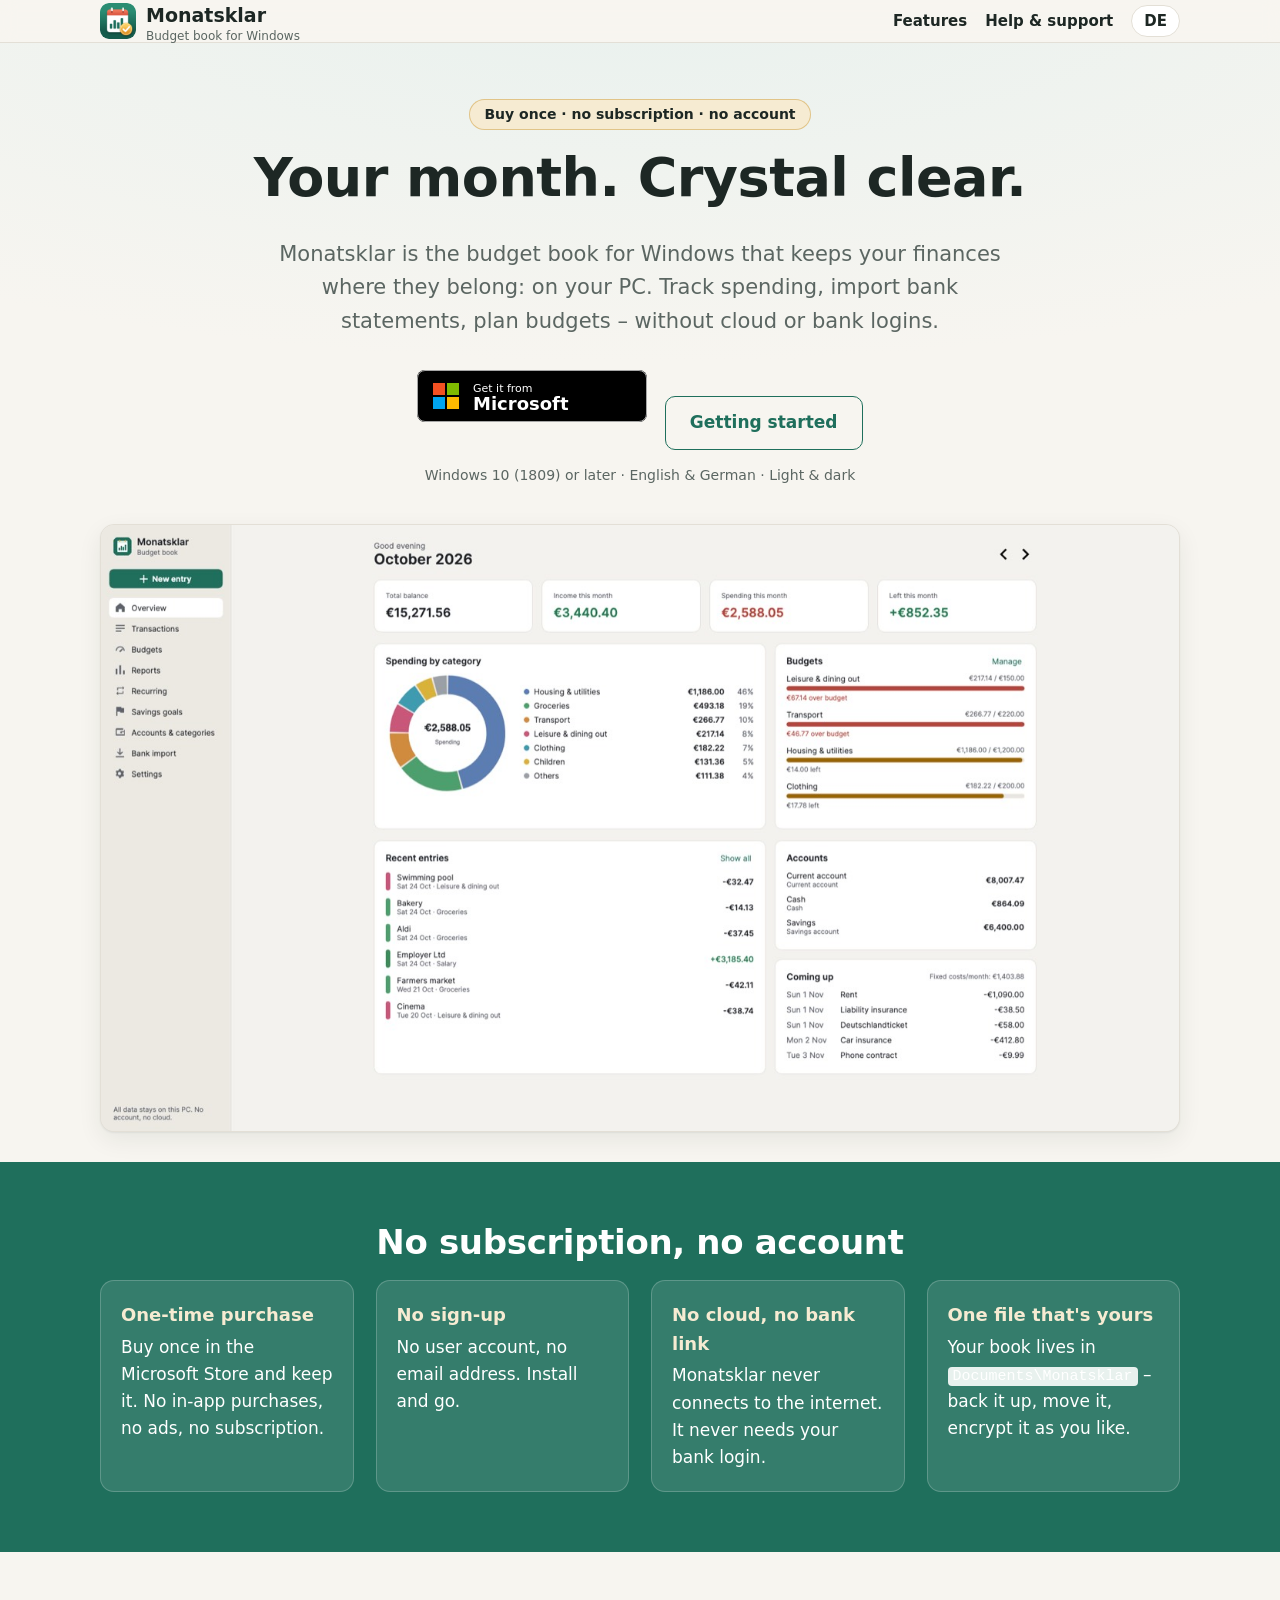
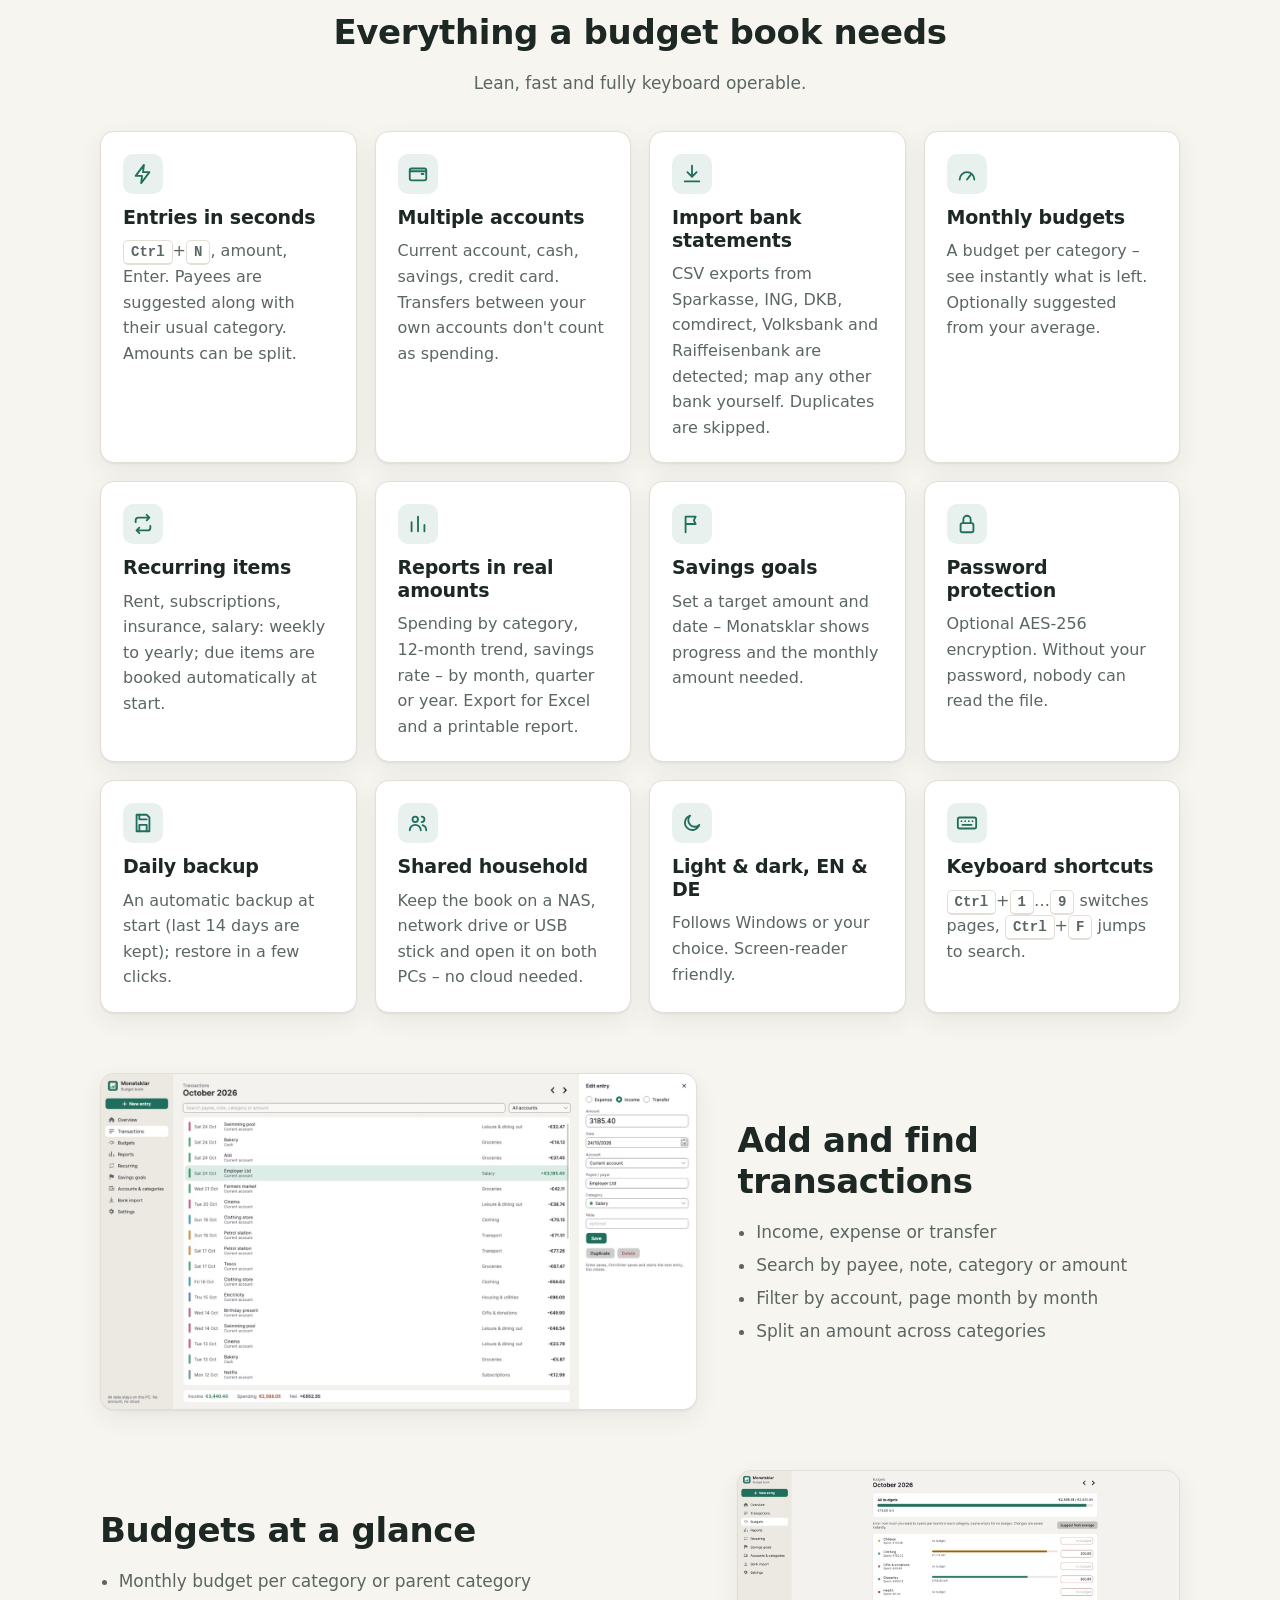
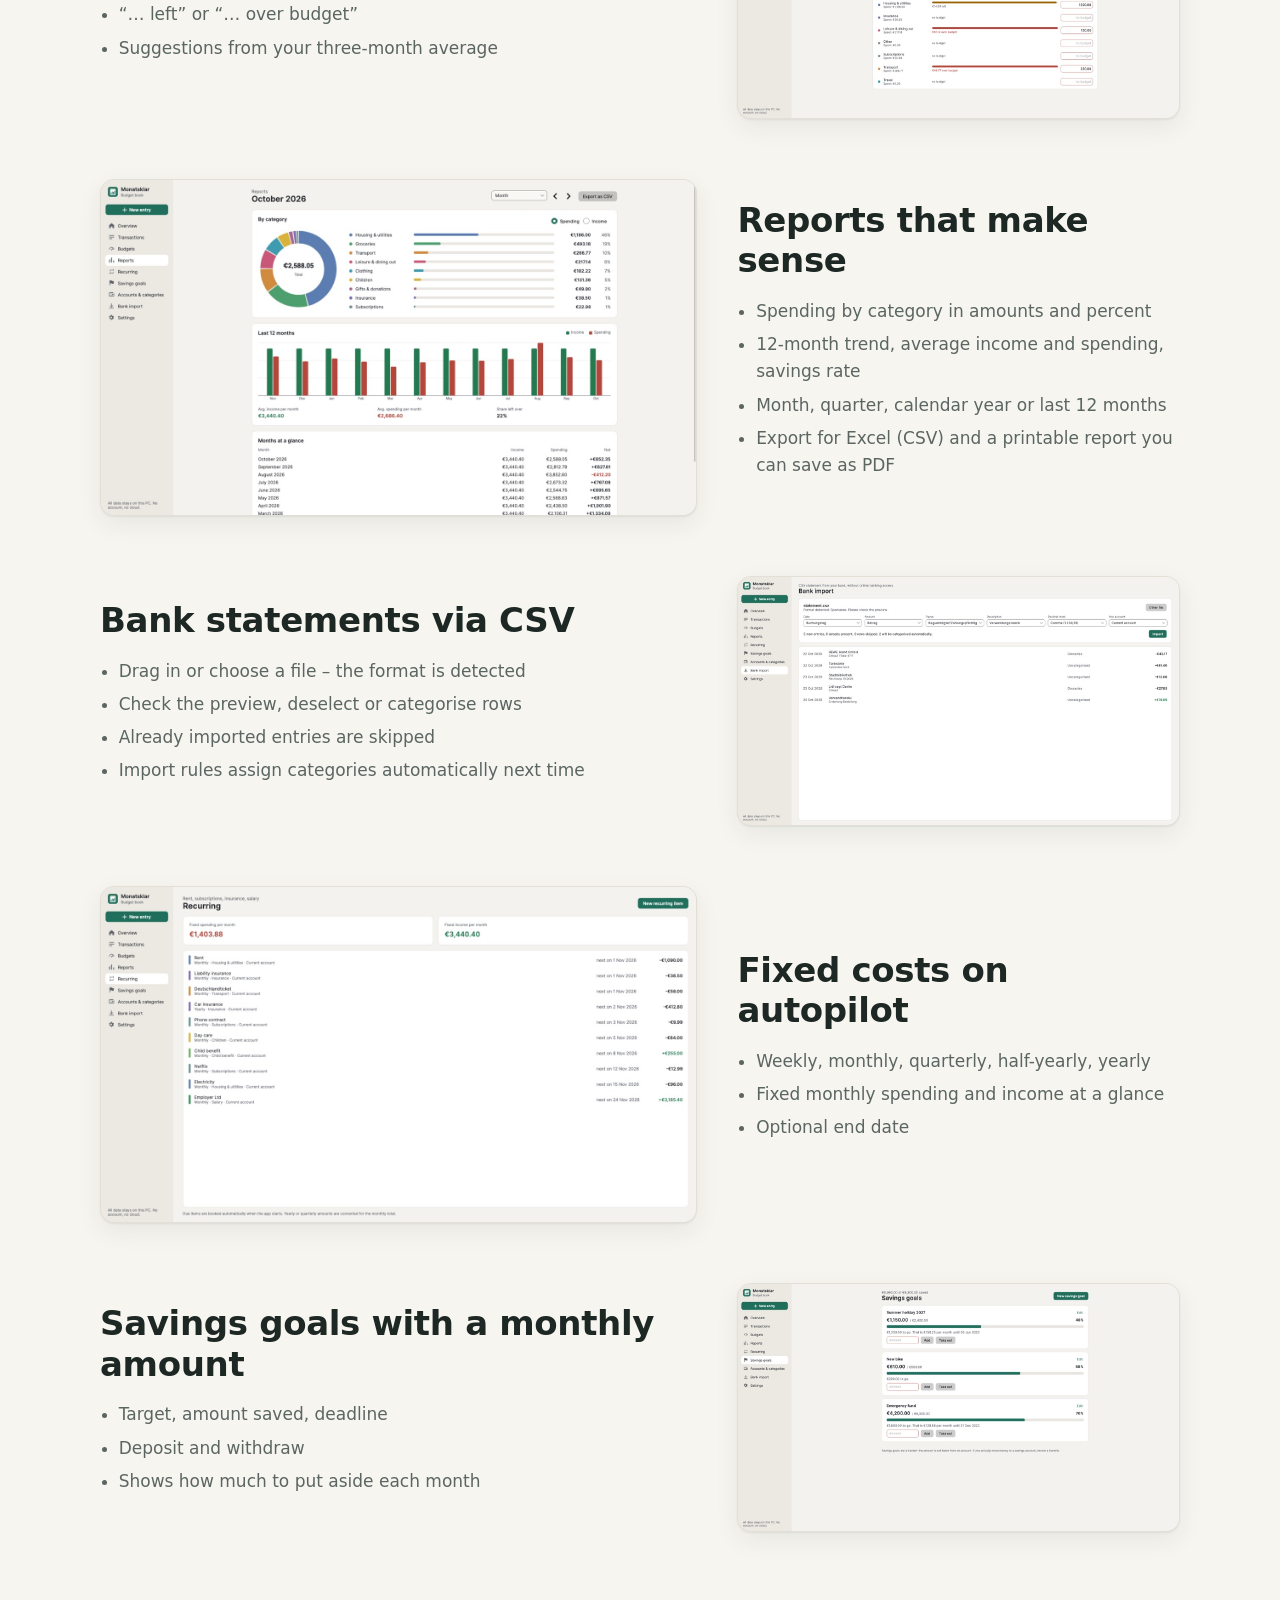
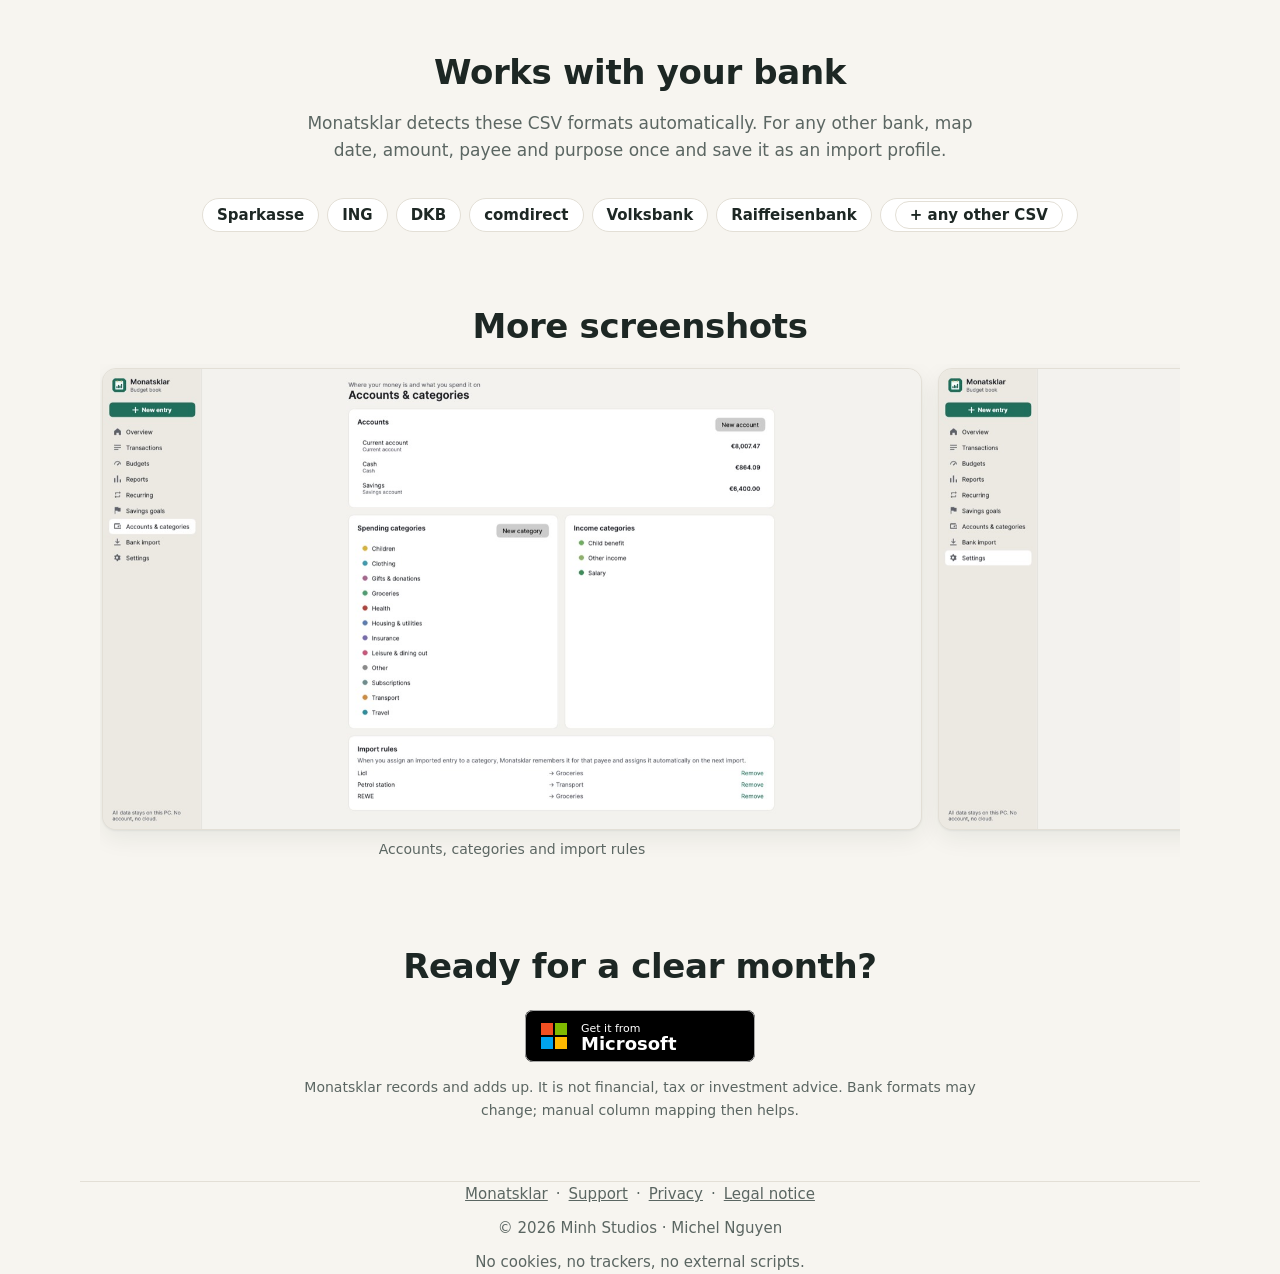
==== index.html @ 7505b10c "Website für Monatsklar – Haushaltsbuch: Produktseite, Hilfe, Datenschutz, Impressum (DE/EN)" ====
<!doctype html>
<html lang="de">
<head>
<meta charset="utf-8"><meta name="viewport" content="width=device-width,initial-scale=1">
<meta name="color-scheme" content="light dark">
<meta name="theme-color" content="#1F6F5C">
<title>Monatsklar – Haushaltsbuch für Windows</title>
<meta name="description" content="Monatsklar: Offline-Haushaltsbuch für Windows. Einmalkauf, kein Konto, keine Cloud. Budgets, Auswertungen, CSV-Import von Kontoauszügen. / Offline budget book for Windows.">
<link rel="icon" href="favicon.png"><link rel="apple-touch-icon" href="img/logo.png">
<link rel="stylesheet" href="style.css?v=1"><script src="lang.js"></script>
</head>
<body>
<a class="skip" href="#main"><span data-l="de">Zum Inhalt</span><span data-l="en">Skip to content</span></a>
<header class="top"><nav class="wrap" aria-label="Navigation">
  <a class="brand" href="./"><img src="img/logo.png" alt="" width="36" height="36"><span>Monatsklar<small><span data-l="de">Haushaltsbuch für Windows</span><span data-l="en">Budget book for Windows</span></small></span></a>
  <div class="links">
    <a href="./#funktionen"><span data-l="de">Funktionen</span><span data-l="en">Features</span></a>
    <a href="support.html"><span data-l="de">Hilfe &amp; Support</span><span data-l="en">Help &amp; support</span></a>
    <button class="lang" type="button" onclick="toggleLang()" aria-label="Sprache wechseln / Switch language"><span data-l="de">EN</span><span data-l="en">DE</span></button>
  </div>
</nav></header>
<main id="main">
<section class="hero"><div class="wrap">
  <span class="eyebrow"><span data-l="de">Einmal kaufen · ohne Abo · ohne Konto</span><span data-l="en">Buy once · no subscription · no account</span></span>
  <h1><span data-l="de">Dein Monat. Klar im Blick.</span><span data-l="en">Your month. Crystal clear.</span></h1>
  <p class="lead"><span data-l="de">Monatsklar ist das Haushaltsbuch für Windows, das deine Finanzen dort lässt, wo sie hingehören: auf deinem PC. Ausgaben erfassen, Kontoauszüge importieren, Budgets planen – ganz ohne Cloud und Bankzugang.</span><span data-l="en">Monatsklar is the budget book for Windows that keeps your finances where they belong: on your PC. Track spending, import bank statements, plan budgets – without cloud or bank logins.</span></p>
  <!-- TODO Store-ID: Platzhalter "TODO-STORE-ID" durch die echte Microsoft-Store-ID (z. B. 9XXXXXXXXXXX) ersetzen. -->
    <a class="msbadge" href="https://apps.microsoft.com/detail/TODO-STORE-ID" target="_blank" rel="noopener" aria-label="Im Microsoft Store herunterladen / Get it from Microsoft"><svg viewBox="0 0 230 52" role="img" aria-hidden="true"><rect width="230" height="52" rx="8" fill="#000"/><rect x="0.5" y="0.5" width="229" height="51" rx="7.5" fill="none" stroke="#A6A6A6"/><g transform="translate(16 13)"><rect width="12" height="12" fill="#F25022"/><rect x="14" width="12" height="12" fill="#7FBA00"/><rect y="14" width="12" height="12" fill="#00A4EF"/><rect x="14" y="14" width="12" height="12" fill="#FFB900"/></g><text x="56" y="22" fill="#fff" font-family="Segoe UI,system-ui,sans-serif" font-size="11"><tspan class="bde" data-l="de">Herunterladen bei</tspan><tspan data-l="en">Get it from</tspan></text><text x="56" y="40" fill="#fff" font-family="Segoe UI,system-ui,sans-serif" font-size="18" font-weight="600">Microsoft</text></svg></a>
  <a class="btn alt" href="support.html#start"><span data-l="de">Erste Schritte</span><span data-l="en">Getting started</span></a>
  <p class="note"><span data-l="de">Windows 10 (1809) oder neuer · Deutsch &amp; Englisch · Hell &amp; Dunkel</span><span data-l="en">Windows 10 (1809) or later · English &amp; German · Light &amp; dark</span></p>
  <picture data-l="de"><source srcset="img/shots/de_dark_01-uebersicht.jpg" media="(prefers-color-scheme: dark)"><img class="shot" src="img/shots/de_light_01-uebersicht.jpg" alt="Monatsklar Übersicht: Gesamtsaldo, Einnahmen, Ausgaben, Budgets und anstehende Buchungen" width="1400" height="788"></picture><picture data-l="en"><source srcset="img/shots/en_dark_01-uebersicht.jpg" media="(prefers-color-scheme: dark)"><img class="shot" src="img/shots/en_light_01-uebersicht.jpg" alt="Monatsklar overview: balance, income, spending, budgets and upcoming items" width="1400" height="788"></picture>
</div></section>

<section class="band"><div class="wrap">
  <h2 class="center"><span data-l="de">Ohne Abo, ohne Konto</span><span data-l="en">No subscription, no account</span></h2>
  <div class="grid">
    <div class="pill"><b><span data-l="de">Einmalkauf</span><span data-l="en">One-time purchase</span></b><span data-l="de">Einmal im Microsoft Store kaufen, dauerhaft nutzen. Keine In-App-Käufe, keine Werbung, kein Abo.</span><span data-l="en">Buy once in the Microsoft Store and keep it. No in-app purchases, no ads, no subscription.</span></div>
    <div class="pill"><b><span data-l="de">Keine Anmeldung</span><span data-l="en">No sign-up</span></b><span data-l="de">Kein Benutzerkonto, keine E-Mail-Adresse. Installieren und loslegen.</span><span data-l="en">No user account, no email address. Install and go.</span></div>
    <div class="pill"><b><span data-l="de">Keine Cloud, keine Bankanbindung</span><span data-l="en">No cloud, no bank link</span></b><span data-l="de">Monatsklar baut keine Internetverbindung auf. Deine Bankzugangsdaten braucht die App nie.</span><span data-l="en">Monatsklar never connects to the internet. It never needs your bank login.</span></div>
    <div class="pill"><b><span data-l="de">Eine Datei, die dir gehört</span><span data-l="en">One file that's yours</span></b><span data-l="de">Dein Buch liegt in <code>Dokumente\Monatsklar</code> – sichern, verschieben, verschlüsseln, wie du willst.</span><span data-l="en">Your book lives in <code>Documents\Monatsklar</code> – back it up, move it, encrypt it as you like.</span></div>
  </div>
</div></section>

<section id="funktionen"><div class="wrap">
  <h2 class="center"><span data-l="de">Alles, was ein Haushaltsbuch braucht</span><span data-l="en">Everything a budget book needs</span></h2>
  <p class="sub center"><span data-l="de">Schlank, schnell und komplett per Tastatur bedienbar.</span><span data-l="en">Lean, fast and fully keyboard operable.</span></p>
  <div class="grid">
<div class="card"><div class="ico"><svg viewBox="0 0 24 24" fill="none" stroke="currentColor" stroke-width="2" stroke-linecap="round" stroke-linejoin="round" aria-hidden="true"><path d="M13 2 4 14h7l-1 8 9-12h-7z"/></svg></div><h3><span data-l="de">Buchung in Sekunden</span><span data-l="en">Entries in seconds</span></h3><p data-l="de"><kbd>Strg</kbd>+<kbd>N</kbd>, Betrag, Enter. Empfänger werden vorgeschlagen, die passende Kategorie gleich mit. Beträge lassen sich aufteilen.</p><p data-l="en"><kbd>Ctrl</kbd>+<kbd>N</kbd>, amount, Enter. Payees are suggested along with their usual category. Amounts can be split.</p></div>
<div class="card"><div class="ico"><svg viewBox="0 0 24 24" fill="none" stroke="currentColor" stroke-width="2" stroke-linecap="round" stroke-linejoin="round" aria-hidden="true"><rect x="3" y="6" width="18" height="13" rx="2"/><path d="M16 12h2M3 9h18"/></svg></div><h3><span data-l="de">Mehrere Konten</span><span data-l="en">Multiple accounts</span></h3><p data-l="de">Girokonto, Bargeld, Sparkonto, Kreditkarte. Umbuchungen zwischen eigenen Konten zählen nicht als Ausgabe.</p><p data-l="en">Current account, cash, savings, credit card. Transfers between your own accounts don't count as spending.</p></div>
<div class="card"><div class="ico"><svg viewBox="0 0 24 24" fill="none" stroke="currentColor" stroke-width="2" stroke-linecap="round" stroke-linejoin="round" aria-hidden="true"><path d="M12 3v12m-5-5 5 5 5-5M4 20h16"/></svg></div><h3><span data-l="de">Kontoauszug importieren</span><span data-l="en">Import bank statements</span></h3><p data-l="de">CSV von Sparkasse, ING, DKB, comdirect, Volksbank und Raiffeisenbank wird erkannt, andere Banken ordnest du selbst zu. Duplikate werden übersprungen.</p><p data-l="en">CSV exports from Sparkasse, ING, DKB, comdirect, Volksbank and Raiffeisenbank are detected; map any other bank yourself. Duplicates are skipped.</p></div>
<div class="card"><div class="ico"><svg viewBox="0 0 24 24" fill="none" stroke="currentColor" stroke-width="2" stroke-linecap="round" stroke-linejoin="round" aria-hidden="true"><path d="M4 18a8 8 0 1 1 16 0"/><path d="m12 18 4-5"/></svg></div><h3><span data-l="de">Monatsbudgets</span><span data-l="en">Monthly budgets</span></h3><p data-l="de">Pro Kategorie ein Budget – und sofort sehen, wie viel noch übrig ist. Auf Wunsch aus dem Durchschnitt vorgeschlagen.</p><p data-l="en">A budget per category – see instantly what is left. Optionally suggested from your average.</p></div>
<div class="card"><div class="ico"><svg viewBox="0 0 24 24" fill="none" stroke="currentColor" stroke-width="2" stroke-linecap="round" stroke-linejoin="round" aria-hidden="true"><path d="M4 10V8a3 3 0 0 1 3-3h12l-3-3m3 3-3 3M20 14v2a3 3 0 0 1-3 3H5l3 3m-3-3 3-3"/></svg></div><h3><span data-l="de">Wiederkehrende Buchungen</span><span data-l="en">Recurring items</span></h3><p data-l="de">Miete, Abos, Versicherungen, Gehalt: wöchentlich bis jährlich, fällige Posten werden beim Start automatisch gebucht.</p><p data-l="en">Rent, subscriptions, insurance, salary: weekly to yearly; due items are booked automatically at start.</p></div>
<div class="card"><div class="ico"><svg viewBox="0 0 24 24" fill="none" stroke="currentColor" stroke-width="2" stroke-linecap="round" stroke-linejoin="round" aria-hidden="true"><path d="M5 20V10m7 10V4m7 16v-7"/></svg></div><h3><span data-l="de">Auswertung in Euro</span><span data-l="en">Reports in real amounts</span></h3><p data-l="de">Ausgaben nach Kategorie, Verlauf über 12 Monate, Sparquote – für Monat, Quartal oder Jahr. Export für Excel und Druckbericht.</p><p data-l="en">Spending by category, 12-month trend, savings rate – by month, quarter or year. Export for Excel and a printable report.</p></div>
<div class="card"><div class="ico"><svg viewBox="0 0 24 24" fill="none" stroke="currentColor" stroke-width="2" stroke-linecap="round" stroke-linejoin="round" aria-hidden="true"><path d="M5 21V4m0 0h11l-2 4 2 4H5"/></svg></div><h3><span data-l="de">Sparziele</span><span data-l="en">Savings goals</span></h3><p data-l="de">Zielbetrag und Zieldatum festlegen – Monatsklar zeigt den Fortschritt und die nötige Monatsrate.</p><p data-l="en">Set a target amount and date – Monatsklar shows progress and the monthly amount needed.</p></div>
<div class="card"><div class="ico"><svg viewBox="0 0 24 24" fill="none" stroke="currentColor" stroke-width="2" stroke-linecap="round" stroke-linejoin="round" aria-hidden="true"><rect x="5" y="11" width="14" height="10" rx="2"/><path d="M8 11V7a4 4 0 0 1 8 0v4"/></svg></div><h3><span data-l="de">Passwortschutz</span><span data-l="en">Password protection</span></h3><p data-l="de">Optional verschlüsselt mit AES-256. Ohne dein Passwort kann niemand die Datei lesen.</p><p data-l="en">Optional AES-256 encryption. Without your password, nobody can read the file.</p></div>
<div class="card"><div class="ico"><svg viewBox="0 0 24 24" fill="none" stroke="currentColor" stroke-width="2" stroke-linecap="round" stroke-linejoin="round" aria-hidden="true"><path d="M5 3h11l3 3v15H5z"/><path d="M8 3v5h8M8 21v-7h8v7"/></svg></div><h3><span data-l="de">Tägliche Sicherung</span><span data-l="en">Daily backup</span></h3><p data-l="de">Beim Start wird automatisch gesichert (die letzten 14 Tage), Wiederherstellen mit wenigen Klicks.</p><p data-l="en">An automatic backup at start (last 14 days are kept); restore in a few clicks.</p></div>
<div class="card"><div class="ico"><svg viewBox="0 0 24 24" fill="none" stroke="currentColor" stroke-width="2" stroke-linecap="round" stroke-linejoin="round" aria-hidden="true"><circle cx="9" cy="8" r="3"/><path d="M3 20a6 6 0 0 1 12 0M16 5a3 3 0 0 1 0 6M21 20a6 6 0 0 0-4-5.6"/></svg></div><h3><span data-l="de">Gemeinsamer Haushalt</span><span data-l="en">Shared household</span></h3><p data-l="de">Buch auf NAS, Netzlaufwerk oder USB-Stick legen und auf beiden PCs öffnen – ganz ohne Cloud.</p><p data-l="en">Keep the book on a NAS, network drive or USB stick and open it on both PCs – no cloud needed.</p></div>
<div class="card"><div class="ico"><svg viewBox="0 0 24 24" fill="none" stroke="currentColor" stroke-width="2" stroke-linecap="round" stroke-linejoin="round" aria-hidden="true"><path d="M20 14A8 8 0 1 1 10 4a6 6 0 0 0 10 10z"/></svg></div><h3><span data-l="de">Hell &amp; Dunkel, DE &amp; EN</span><span data-l="en">Light &amp; dark, EN &amp; DE</span></h3><p data-l="de">Folgt Windows oder deiner Wahl. Mit Bildschirmleser nutzbar.</p><p data-l="en">Follows Windows or your choice. Screen-reader friendly.</p></div>
<div class="card"><div class="ico"><svg viewBox="0 0 24 24" fill="none" stroke="currentColor" stroke-width="2" stroke-linecap="round" stroke-linejoin="round" aria-hidden="true"><rect x="2" y="6" width="20" height="12" rx="2"/><path d="M6 10h.01M10 10h.01M14 10h.01M18 10h.01M7 14h10"/></svg></div><h3><span data-l="de">Tastenkürzel</span><span data-l="en">Keyboard shortcuts</span></h3><p data-l="de"><kbd>Strg</kbd>+<kbd>1</kbd>…<kbd>9</kbd> wechselt die Seiten, <kbd>Strg</kbd>+<kbd>F</kbd> springt zur Suche.</p><p data-l="en"><kbd>Ctrl</kbd>+<kbd>1</kbd>…<kbd>9</kbd> switches pages, <kbd>Ctrl</kbd>+<kbd>F</kbd> jumps to search.</p></div>
  </div>
</div></section>

<section style="padding-top:0"><div class="wrap">
  <div class="feature">
    <picture data-l="de"><source srcset="img/shots/de_dark_02-buchungen.jpg" media="(prefers-color-scheme: dark)"><img class="shot" src="img/shots/de_light_02-buchungen.jpg" alt="Buchungen erfassen und finden" width="1400" height="788" loading="lazy"></picture><picture data-l="en"><source srcset="img/shots/en_dark_02-buchungen.jpg" media="(prefers-color-scheme: dark)"><img class="shot" src="img/shots/en_light_02-buchungen.jpg" alt="Add and find transactions" width="1400" height="788" loading="lazy"></picture>
    <div class="txt"><h2><span data-l="de">Buchungen erfassen und finden</span><span data-l="en">Add and find transactions</span></h2><ul data-l="de"><li>Einnahme, Ausgabe oder Umbuchung</li><li>Suche nach Empfänger, Notiz, Kategorie oder Betrag</li><li>Filter nach Konto, Monat für Monat blättern</li><li>Betrag auf mehrere Kategorien aufteilen</li></ul><ul data-l="en"><li>Income, expense or transfer</li><li>Search by payee, note, category or amount</li><li>Filter by account, page month by month</li><li>Split an amount across categories</li></ul></div>
  </div>
  <div class="feature rev">
    <picture data-l="de"><source srcset="img/shots/de_dark_03-budgets.jpg" media="(prefers-color-scheme: dark)"><img class="shot" src="img/shots/de_light_03-budgets.jpg" alt="Budgets mit klarer Ampel" width="1400" height="788" loading="lazy"></picture><picture data-l="en"><source srcset="img/shots/en_dark_03-budgets.jpg" media="(prefers-color-scheme: dark)"><img class="shot" src="img/shots/en_light_03-budgets.jpg" alt="Budgets at a glance" width="1400" height="788" loading="lazy"></picture>
    <div class="txt"><h2><span data-l="de">Budgets mit klarer Ampel</span><span data-l="en">Budgets at a glance</span></h2><ul data-l="de"><li>Monatsbudget je Kategorie oder Hauptkategorie</li><li>„Noch … übrig“ bzw. „… über Budget“</li><li>Vorschlag aus dem Durchschnitt der letzten drei Monate</li></ul><ul data-l="en"><li>Monthly budget per category or parent category</li><li>“… left” or “… over budget”</li><li>Suggestions from your three-month average</li></ul></div>
  </div>
  <div class="feature">
    <picture data-l="de"><source srcset="img/shots/de_dark_04-auswertung.jpg" media="(prefers-color-scheme: dark)"><img class="shot" src="img/shots/de_light_04-auswertung.jpg" alt="Auswertung, die man versteht" width="1400" height="788" loading="lazy"></picture><picture data-l="en"><source srcset="img/shots/en_dark_04-auswertung.jpg" media="(prefers-color-scheme: dark)"><img class="shot" src="img/shots/en_light_04-auswertung.jpg" alt="Reports that make sense" width="1400" height="788" loading="lazy"></picture>
    <div class="txt"><h2><span data-l="de">Auswertung, die man versteht</span><span data-l="en">Reports that make sense</span></h2><ul data-l="de"><li>Ausgaben nach Kategorie in Euro und Prozent</li><li>Verlauf der letzten 12 Monate, Ø Einnahmen und Ausgaben, Sparquote</li><li>Zeitraum Monat, Quartal, Kalenderjahr oder letzte 12 Monate</li><li>Export für Excel (CSV) und Druckbericht zum Speichern als PDF</li></ul><ul data-l="en"><li>Spending by category in amounts and percent</li><li>12-month trend, average income and spending, savings rate</li><li>Month, quarter, calendar year or last 12 months</li><li>Export for Excel (CSV) and a printable report you can save as PDF</li></ul></div>
  </div>
  <div class="feature rev">
    <picture data-l="de"><source srcset="img/shots/de_dark_07-import.jpg" media="(prefers-color-scheme: dark)"><img class="shot" src="img/shots/de_light_07-import.jpg" alt="Kontoauszug per CSV" width="1400" height="788" loading="lazy"></picture><picture data-l="en"><source srcset="img/shots/en_dark_07-import.jpg" media="(prefers-color-scheme: dark)"><img class="shot" src="img/shots/en_light_07-import.jpg" alt="Bank statements via CSV" width="1400" height="788" loading="lazy"></picture>
    <div class="txt"><h2><span data-l="de">Kontoauszug per CSV</span><span data-l="en">Bank statements via CSV</span></h2><ul data-l="de"><li>Datei hineinziehen oder auswählen – Format wird erkannt</li><li>Vorschau prüfen, einzelne Zeilen abwählen oder zuordnen</li><li>Bereits importierte Buchungen werden übersprungen</li><li>Import-Regeln ordnen Kategorien künftig automatisch zu</li></ul><ul data-l="en"><li>Drag in or choose a file – the format is detected</li><li>Check the preview, deselect or categorise rows</li><li>Already imported entries are skipped</li><li>Import rules assign categories automatically next time</li></ul></div>
  </div>
  <div class="feature">
    <picture data-l="de"><source srcset="img/shots/de_dark_05-wiederkehrend.jpg" media="(prefers-color-scheme: dark)"><img class="shot" src="img/shots/de_light_05-wiederkehrend.jpg" alt="Fixkosten automatisch" width="1400" height="788" loading="lazy"></picture><picture data-l="en"><source srcset="img/shots/en_dark_05-wiederkehrend.jpg" media="(prefers-color-scheme: dark)"><img class="shot" src="img/shots/en_light_05-wiederkehrend.jpg" alt="Fixed costs on autopilot" width="1400" height="788" loading="lazy"></picture>
    <div class="txt"><h2><span data-l="de">Fixkosten automatisch</span><span data-l="en">Fixed costs on autopilot</span></h2><ul data-l="de"><li>Wöchentlich, monatlich, vierteljährlich, halbjährlich, jährlich</li><li>Feste Ausgaben und Einnahmen pro Monat auf einen Blick</li><li>Optional mit Enddatum</li></ul><ul data-l="en"><li>Weekly, monthly, quarterly, half-yearly, yearly</li><li>Fixed monthly spending and income at a glance</li><li>Optional end date</li></ul></div>
  </div>
  <div class="feature rev">
    <picture data-l="de"><source srcset="img/shots/de_dark_06-sparziele.jpg" media="(prefers-color-scheme: dark)"><img class="shot" src="img/shots/de_light_06-sparziele.jpg" alt="Sparziele mit Monatsrate" width="1400" height="788" loading="lazy"></picture><picture data-l="en"><source srcset="img/shots/en_dark_06-sparziele.jpg" media="(prefers-color-scheme: dark)"><img class="shot" src="img/shots/en_light_06-sparziele.jpg" alt="Savings goals with a monthly amount" width="1400" height="788" loading="lazy"></picture>
    <div class="txt"><h2><span data-l="de">Sparziele mit Monatsrate</span><span data-l="en">Savings goals with a monthly amount</span></h2><ul data-l="de"><li>Zielbetrag, bereits gespart, Zieldatum</li><li>Einzahlen und Entnehmen</li><li>Zeigt, wie viel du pro Monat zurücklegen musst</li></ul><ul data-l="en"><li>Target, amount saved, deadline</li><li>Deposit and withdraw</li><li>Shows how much to put aside each month</li></ul></div>
  </div>
</div></section>

<section style="padding-top:0"><div class="wrap center">
  <h2><span data-l="de">Deine Bank ist dabei</span><span data-l="en">Works with your bank</span></h2>
  <p class="sub"><span data-l="de">Diese CSV-Formate erkennt Monatsklar automatisch. Für alle anderen Banken ordnest du Datum, Betrag, Empfänger und Verwendungszweck einmal zu und speicherst das als Importprofil.</span><span data-l="en">Monatsklar detects these CSV formats automatically. For any other bank, map date, amount, payee and purpose once and save it as an import profile.</span></p>
  <div class="banks"><span>Sparkasse</span><span>ING</span><span>DKB</span><span>comdirect</span><span>Volksbank</span><span>Raiffeisenbank</span><span><span data-l="de">+ jede andere CSV</span><span data-l="en">+ any other CSV</span></span></div>
</div></section>

<section style="padding-top:0"><div class="wrap">
  <h2 class="center"><span data-l="de">Mehr Bildschirmfotos</span><span data-l="en">More screenshots</span></h2>
  <div class="gallery">
    <figure data-l="de"><picture><source srcset="img/shots/de_dark_08-konten.jpg" media="(prefers-color-scheme: dark)"><img class="shot" src="img/shots/de_light_08-konten.jpg" alt="Konten, Kategorien und Import-Regeln" width="1400" height="788" loading="lazy"></picture><figcaption>Konten, Kategorien und Import-Regeln</figcaption></figure>
    <figure data-l="en"><picture><source srcset="img/shots/en_dark_08-konten.jpg" media="(prefers-color-scheme: dark)"><img class="shot" src="img/shots/en_light_08-konten.jpg" alt="Accounts, categories and import rules" width="1400" height="788" loading="lazy"></picture><figcaption>Accounts, categories and import rules</figcaption></figure>
    <figure data-l="de"><picture><source srcset="img/shots/de_dark_09-einstellungen.jpg" media="(prefers-color-scheme: dark)"><img class="shot" src="img/shots/de_light_09-einstellungen.jpg" alt="Passwortschutz und automatische Sicherung" width="1400" height="788" loading="lazy"></picture><figcaption>Passwortschutz und automatische Sicherung</figcaption></figure>
    <figure data-l="en"><picture><source srcset="img/shots/en_dark_09-einstellungen.jpg" media="(prefers-color-scheme: dark)"><img class="shot" src="img/shots/en_light_09-einstellungen.jpg" alt="Password protection and automatic backup" width="1400" height="788" loading="lazy"></picture><figcaption>Password protection and automatic backup</figcaption></figure>
    <figure data-l="de"><picture><source srcset="img/shots/de_dark_01-uebersicht.jpg" media="(prefers-color-scheme: dark)"><img class="shot" src="img/shots/de_light_01-uebersicht.jpg" alt="Dein Monat auf einen Blick" width="1400" height="788" loading="lazy"></picture><figcaption>Dein Monat auf einen Blick</figcaption></figure>
    <figure data-l="en"><picture><source srcset="img/shots/en_dark_01-uebersicht.jpg" media="(prefers-color-scheme: dark)"><img class="shot" src="img/shots/en_light_01-uebersicht.jpg" alt="Your month at a glance" width="1400" height="788" loading="lazy"></picture><figcaption>Your month at a glance</figcaption></figure>
    <figure data-l="de"><picture><source srcset="img/shots/de_dark_03-budgets.jpg" media="(prefers-color-scheme: dark)"><img class="shot" src="img/shots/de_light_03-budgets.jpg" alt="Wie viel ist noch übrig?" width="1400" height="788" loading="lazy"></picture><figcaption>Wie viel ist noch übrig?</figcaption></figure>
    <figure data-l="en"><picture><source srcset="img/shots/en_dark_03-budgets.jpg" media="(prefers-color-scheme: dark)"><img class="shot" src="img/shots/en_light_03-budgets.jpg" alt="How much is left?" width="1400" height="788" loading="lazy"></picture><figcaption>How much is left?</figcaption></figure>
  </div>
</div></section>

<section class="center" style="padding-top:10px"><div class="wrap">
  <h2><span data-l="de">Bereit für einen klaren Monat?</span><span data-l="en">Ready for a clear month?</span></h2>
  <!-- TODO Store-ID (siehe oben) -->
    <a class="msbadge" href="https://apps.microsoft.com/detail/TODO-STORE-ID" target="_blank" rel="noopener" aria-label="Im Microsoft Store herunterladen / Get it from Microsoft"><svg viewBox="0 0 230 52" role="img" aria-hidden="true"><rect width="230" height="52" rx="8" fill="#000"/><rect x="0.5" y="0.5" width="229" height="51" rx="7.5" fill="none" stroke="#A6A6A6"/><g transform="translate(16 13)"><rect width="12" height="12" fill="#F25022"/><rect x="14" width="12" height="12" fill="#7FBA00"/><rect y="14" width="12" height="12" fill="#00A4EF"/><rect x="14" y="14" width="12" height="12" fill="#FFB900"/></g><text x="56" y="22" fill="#fff" font-family="Segoe UI,system-ui,sans-serif" font-size="11"><tspan class="bde" data-l="de">Herunterladen bei</tspan><tspan data-l="en">Get it from</tspan></text><text x="56" y="40" fill="#fff" font-family="Segoe UI,system-ui,sans-serif" font-size="18" font-weight="600">Microsoft</text></svg></a>
  <p class="disclaimer"><span data-l="de">Monatsklar zeichnet auf und rechnet zusammen. Es ist keine Finanz-, Steuer- oder Anlageberatung. Bankformate können sich ändern; dann hilft die manuelle Spaltenzuordnung.</span><span data-l="en">Monatsklar records and adds up. It is not financial, tax or investment advice. Bank formats may change; manual column mapping then helps.</span></p>
</div></section>
</main>
<footer class="wrap">
  <a href="./">Monatsklar</a>·<a href="support.html">Support</a>·<a href="privacy.html"><span data-l="de">Datenschutz</span><span data-l="en">Privacy</span></a>·<a href="impressum.html"><span data-l="de">Impressum</span><span data-l="en">Legal notice</span></a>
  <p>© 2026 Minh Studios · Michel Nguyen</p>
  <p><span data-l="de">Keine Cookies, keine Tracker, keine externen Skripte.</span><span data-l="en">No cookies, no trackers, no external scripts.</span></p>
</footer>
</body>
</html>
---- style.css ----
:root{--green:#1F6F5C;--green-d:#175546;--gold:#C8962E;--gold-soft:#F6EBD2;--bg:#F7F5F0;--card:#FFFFFF;--ink:#1D2724;--muted:#5B6662;--line:#E3DFD6;--tint:#E8F1EE;--shadow:0 1px 2px rgba(20,40,34,.06),0 8px 24px rgba(20,40,34,.07)}
@media (prefers-color-scheme:dark){:root{--green:#3FA88C;--green-d:#2E8C73;--gold:#E0B456;--gold-soft:#3A3122;--bg:#121816;--card:#1B2321;--ink:#E7EDEA;--muted:#9AA8A3;--line:#2C3734;--tint:#1C2E29;--shadow:0 1px 2px rgba(0,0,0,.3),0 8px 24px rgba(0,0,0,.25)}}
*{box-sizing:border-box}
html{scroll-behavior:smooth;-webkit-text-size-adjust:100%}
body{margin:0;background:var(--bg);color:var(--ink);font:17px/1.6 "Segoe UI Variable Text","Segoe UI",system-ui,-apple-system,"Helvetica Neue",Arial,sans-serif}
h1,h2,h3{line-height:1.2;margin:0 0 .5em;letter-spacing:-.01em}
h1{font-size:clamp(32px,5.5vw,54px);font-weight:700}
h2{font-size:clamp(24px,3.4vw,34px)}
h3{font-size:19px}
a{color:var(--green)}
img{max-width:100%;height:auto}
.wrap{max-width:1120px;margin:0 auto;padding:0 20px}
.skip{position:absolute;left:-9999px}.skip:focus{left:16px;top:8px;background:var(--card);padding:6px 10px;z-index:9}
/* nav */
.top{position:sticky;top:0;z-index:5;background:color-mix(in srgb,var(--bg) 88%,transparent);backdrop-filter:blur(8px);border-bottom:1px solid var(--line)}
nav{display:flex;align-items:center;justify-content:space-between;gap:12px;padding:10px 0;flex-wrap:wrap}
.brand{display:flex;align-items:center;gap:10px;font-weight:700;color:var(--ink);text-decoration:none;font-size:19px}
.brand img{width:36px;height:36px;border-radius:9px}
.brand small{display:block;font-weight:400;font-size:12px;color:var(--muted);line-height:1}
.links{display:flex;gap:18px;align-items:center;font-weight:600;font-size:15px;flex-wrap:wrap}
.links a{color:var(--ink);text-decoration:none}.links a:hover{color:var(--green)}
.lang{border:1px solid var(--line);background:var(--card);color:var(--ink);border-radius:999px;padding:3px 12px;font:inherit;font-weight:700;cursor:pointer}
/* hero */
.hero{padding:56px 0 30px;text-align:center;background:radial-gradient(1200px 400px at 50% -80px,var(--tint),transparent)}
.eyebrow{display:inline-block;background:var(--gold-soft);color:var(--ink);border:1px solid color-mix(in srgb,var(--gold) 45%,transparent);border-radius:999px;padding:3px 14px;font-size:14px;font-weight:600;margin-bottom:16px}
.lead{font-size:clamp(18px,2.3vw,21px);color:var(--muted);max-width:740px;margin:0 auto 26px}
.btn{display:inline-flex;align-items:center;gap:8px;background:var(--green);color:#fff;padding:12px 24px;border-radius:10px;font-weight:600;text-decoration:none;margin:6px}
.btn:hover{background:var(--green-d)}
.btn.alt{background:transparent;color:var(--green);border:1.5px solid var(--green)}
.msbadge{display:inline-block;margin:6px}
.msbadge svg{display:block;height:52px;width:auto}
.note{font-size:14px;color:var(--muted);margin-top:8px}
.hero .shot{margin-top:38px}
.shot{width:100%;border-radius:14px;border:1px solid var(--line);box-shadow:var(--shadow);display:block;background:var(--card)}
/* sections */
section{padding:60px 0}
.center{text-align:center}
.sub{color:var(--muted);max-width:680px;margin:0 auto 34px}
.grid{display:grid;grid-template-columns:repeat(auto-fit,minmax(250px,1fr));gap:18px}
.card{background:var(--card);border:1px solid var(--line);border-radius:14px;padding:22px;box-shadow:var(--shadow)}
.card p{margin:.3em 0 0;color:var(--muted);font-size:16px}
.ico{width:40px;height:40px;border-radius:10px;background:var(--tint);color:var(--green);display:grid;place-items:center;margin-bottom:12px}
.ico svg{width:22px;height:22px}
.band{background:var(--green);color:#fff}
.band h2,.band a{color:#fff}
.band .grid{gap:22px}
.band .pill{background:rgba(255,255,255,.1);border:1px solid rgba(255,255,255,.2);border-radius:14px;padding:20px}
.band .pill b{display:block;font-size:18px;margin-bottom:4px;color:var(--gold-soft)}
@media (prefers-color-scheme:dark){.band{background:#16443A}}
.feature{display:grid;grid-template-columns:1.35fr 1fr;gap:40px;align-items:center;margin-bottom:60px}
.feature.rev .txt{order:-1}
.feature ul{padding-left:1.1em;color:var(--muted)}
.feature li{margin:.35em 0}
@media(max-width:820px){.feature{grid-template-columns:1fr;gap:20px}.feature.rev .txt{order:0}}
.gallery{display:flex;gap:16px;overflow-x:auto;scroll-snap-type:x mandatory;padding:4px 2px 16px}
.gallery figure{flex:0 0 min(88%,820px);scroll-snap-align:center;margin:0}
.gallery figcaption{font-size:14px;color:var(--muted);margin-top:8px;text-align:center}
.banks{display:flex;flex-wrap:wrap;gap:8px;justify-content:center;margin:14px 0}
.banks span{background:var(--card);border:1px solid var(--line);border-radius:999px;padding:4px 14px;font-size:15px;font-weight:600}
.disclaimer{font-size:14px;color:var(--muted);text-align:center;max-width:720px;margin:0 auto}
/* docs */
.doc{max-width:820px;padding-top:36px;padding-bottom:60px}
.doc h1{font-size:clamp(30px,5vw,44px)}
.doc h2{margin-top:1.8em;padding-top:.4em;font-size:27px;scroll-margin-top:80px}
.doc h3{margin-top:1.4em;scroll-margin-top:80px}
.doc li{margin:.3em 0}
.toc{display:grid;grid-template-columns:repeat(auto-fit,minmax(150px,1fr));gap:8px;margin:24px 0}
.toc a{display:block;background:var(--card);border:1px solid var(--line);border-radius:10px;padding:10px 14px;text-decoration:none;color:var(--ink);font-weight:600;font-size:15px}
.toc a:hover{border-color:var(--green);color:var(--green)}
.tip{background:var(--tint);border-left:4px solid var(--green);border-radius:8px;padding:12px 16px;margin:16px 0}
.warn{background:var(--gold-soft);border-left:4px solid var(--gold);border-radius:8px;padding:12px 16px;margin:16px 0}
details{background:var(--card);border:1px solid var(--line);border-radius:10px;padding:0 16px;margin:10px 0}
details[open]{padding-bottom:12px}
summary{cursor:pointer;font-weight:600;padding:12px 0;list-style-position:outside}
kbd{font:600 14px/1 ui-monospace,Consolas,monospace;background:var(--card);border:1px solid var(--line);border-bottom-width:2px;border-radius:5px;padding:3px 7px}
code{font:15px ui-monospace,Consolas,monospace;background:var(--tint);padding:1px 5px;border-radius:4px;word-break:break-word}
table{width:100%;border-collapse:collapse;margin:12px 0;font-size:16px}
th,td{text-align:left;padding:9px 10px;border-bottom:1px solid var(--line);vertical-align:top}
th{color:var(--muted);font-weight:600}
.contact{background:var(--card);border:1px solid var(--line);border-radius:14px;padding:24px;box-shadow:var(--shadow)}
address{font-style:normal}
/* footer */
footer{border-top:1px solid var(--line);padding:30px 0 44px;color:var(--muted);font-size:15px;text-align:center}
footer a{color:var(--muted);margin:0 8px}
footer p{margin:10px 0 0}
[data-l]{display:none!important}
html[lang=de] [data-l=de],html[lang=en] [data-l=en]{display:revert!important}
html[lang=de] .gallery figure[data-l=de],html[lang=en] .gallery figure[data-l=en]{display:block!important}
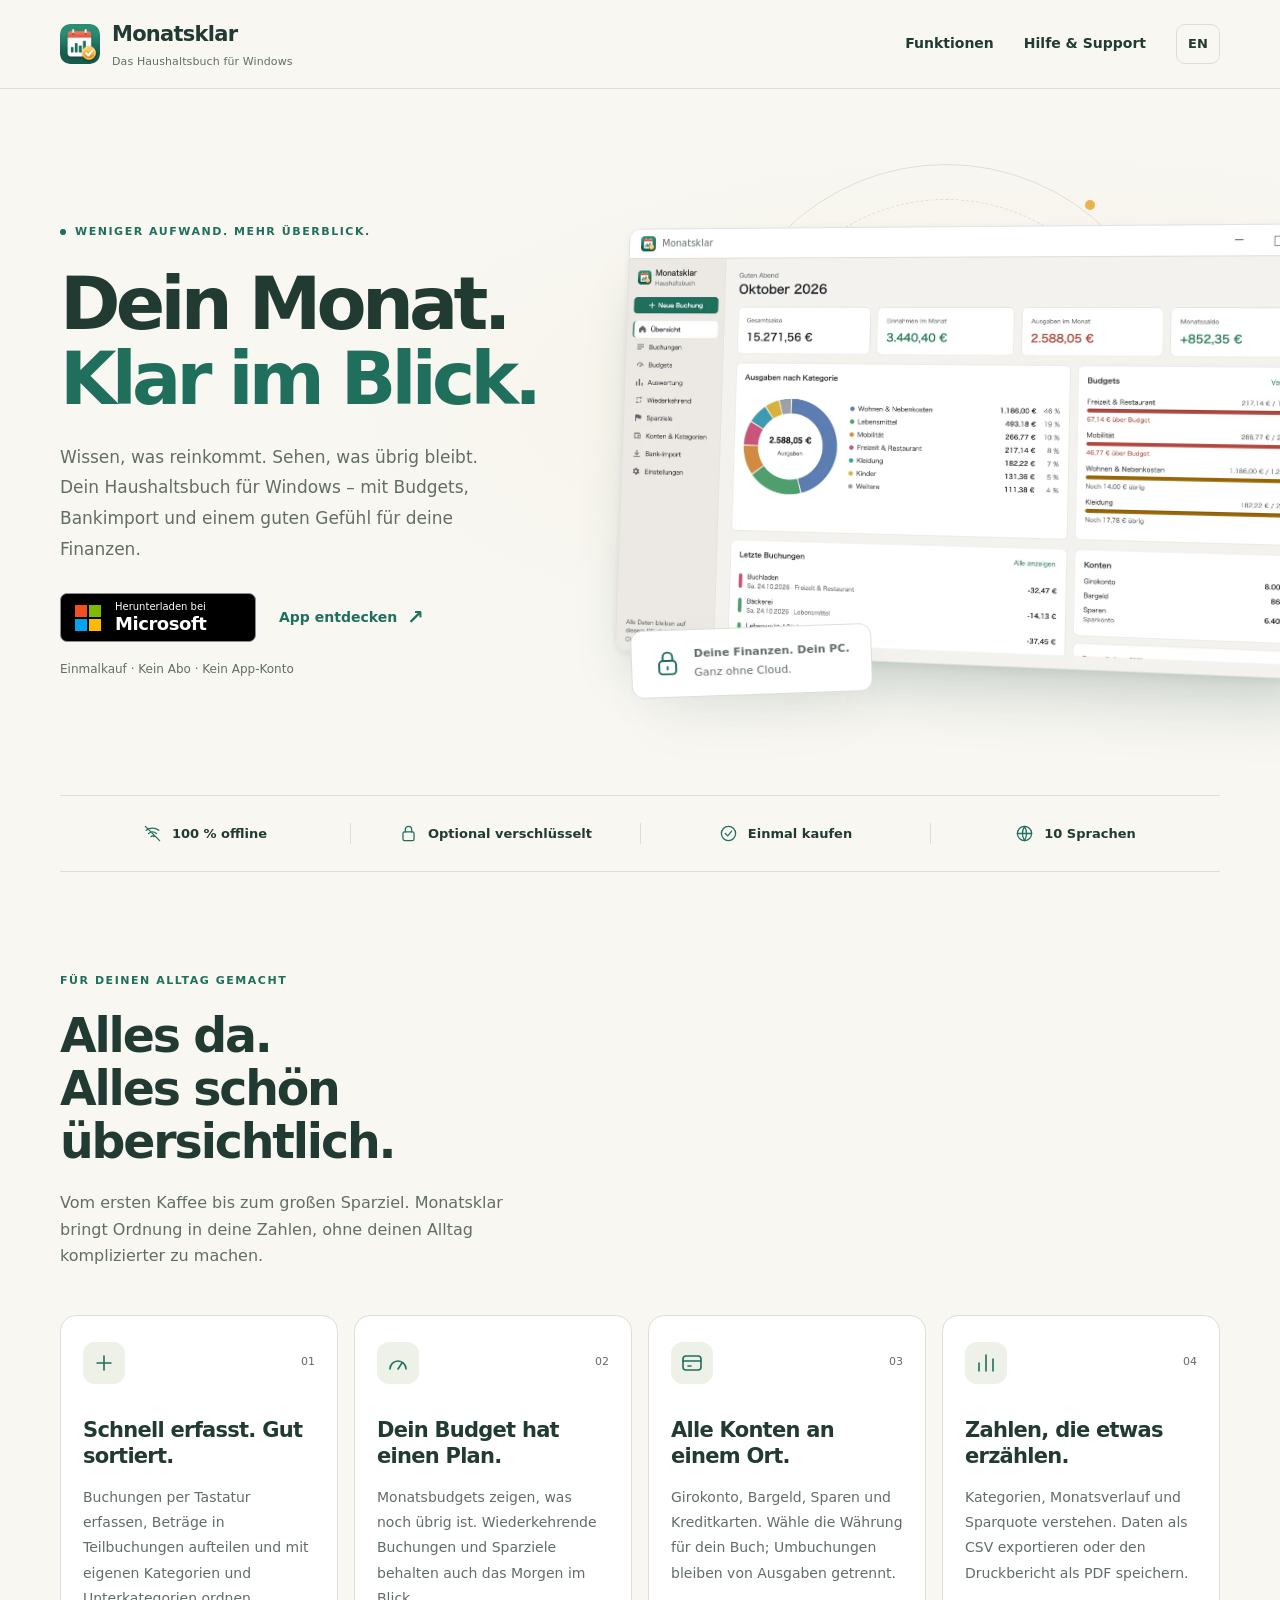
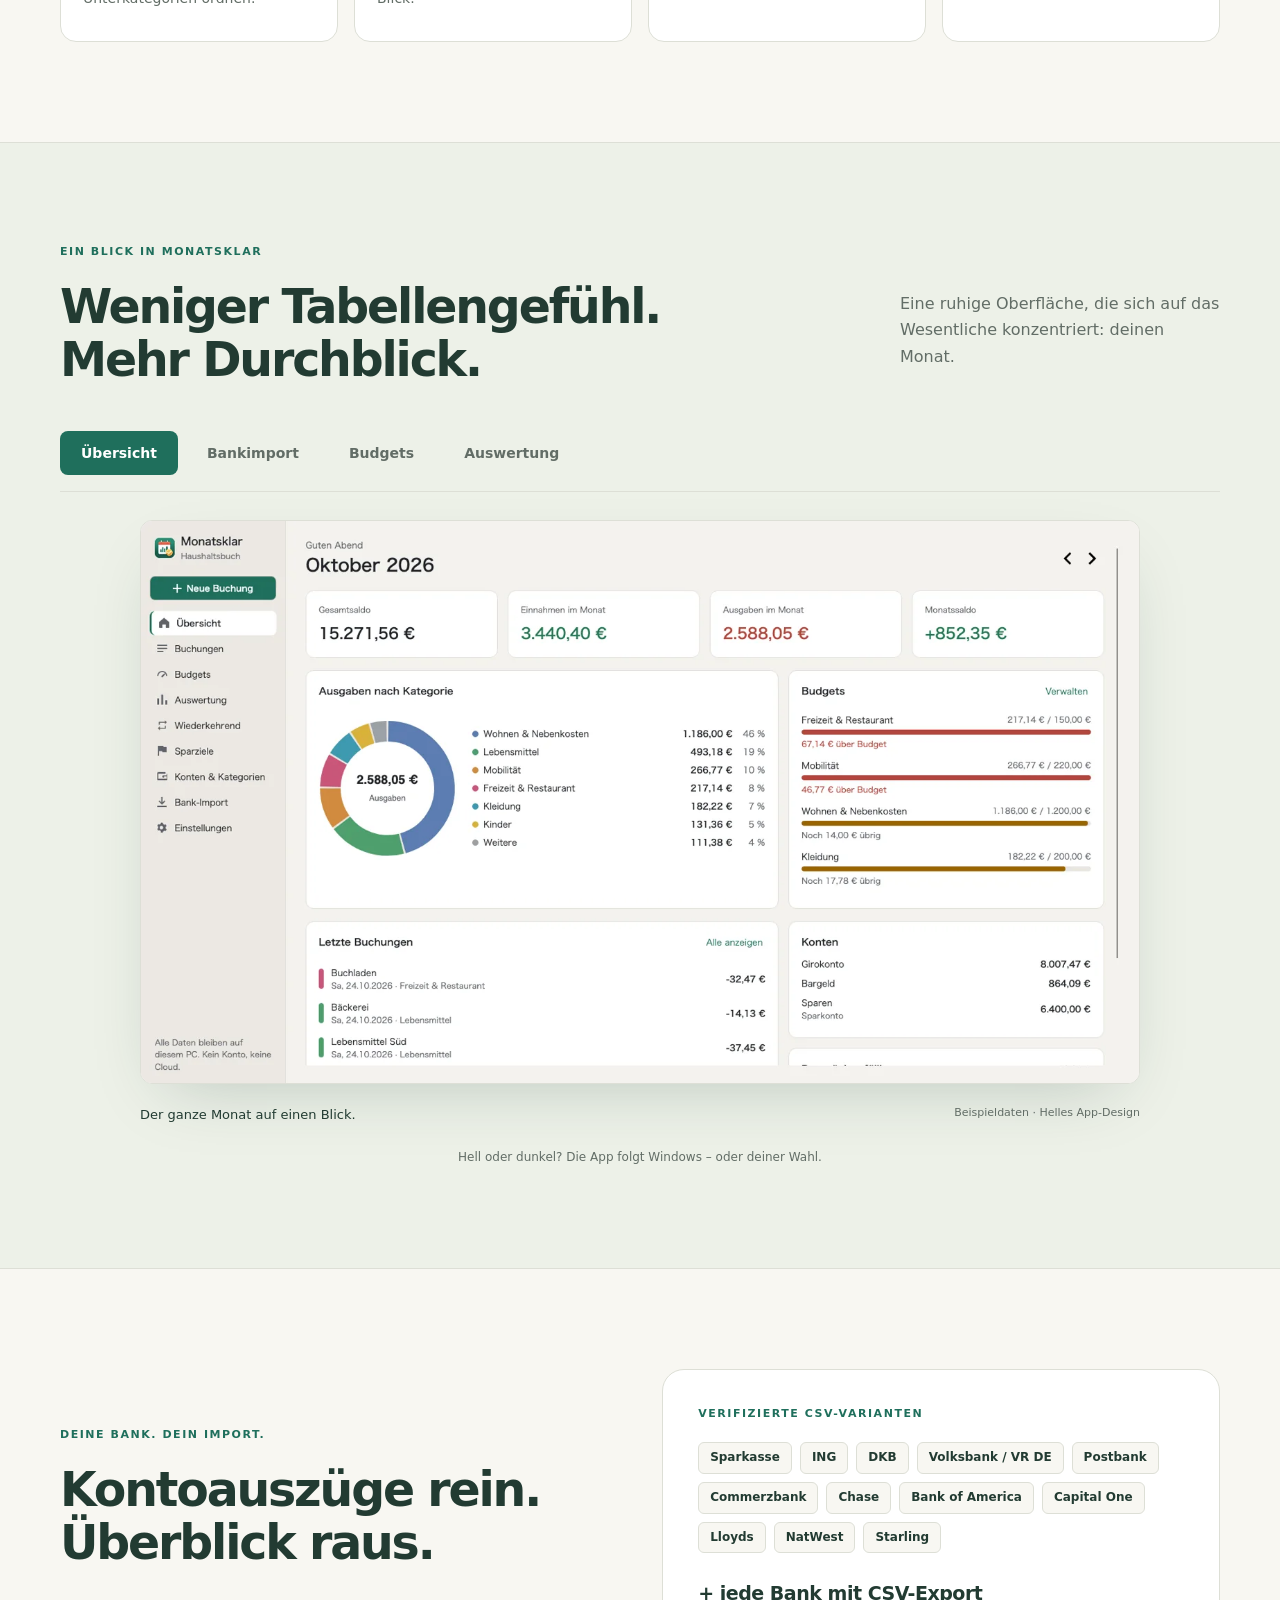
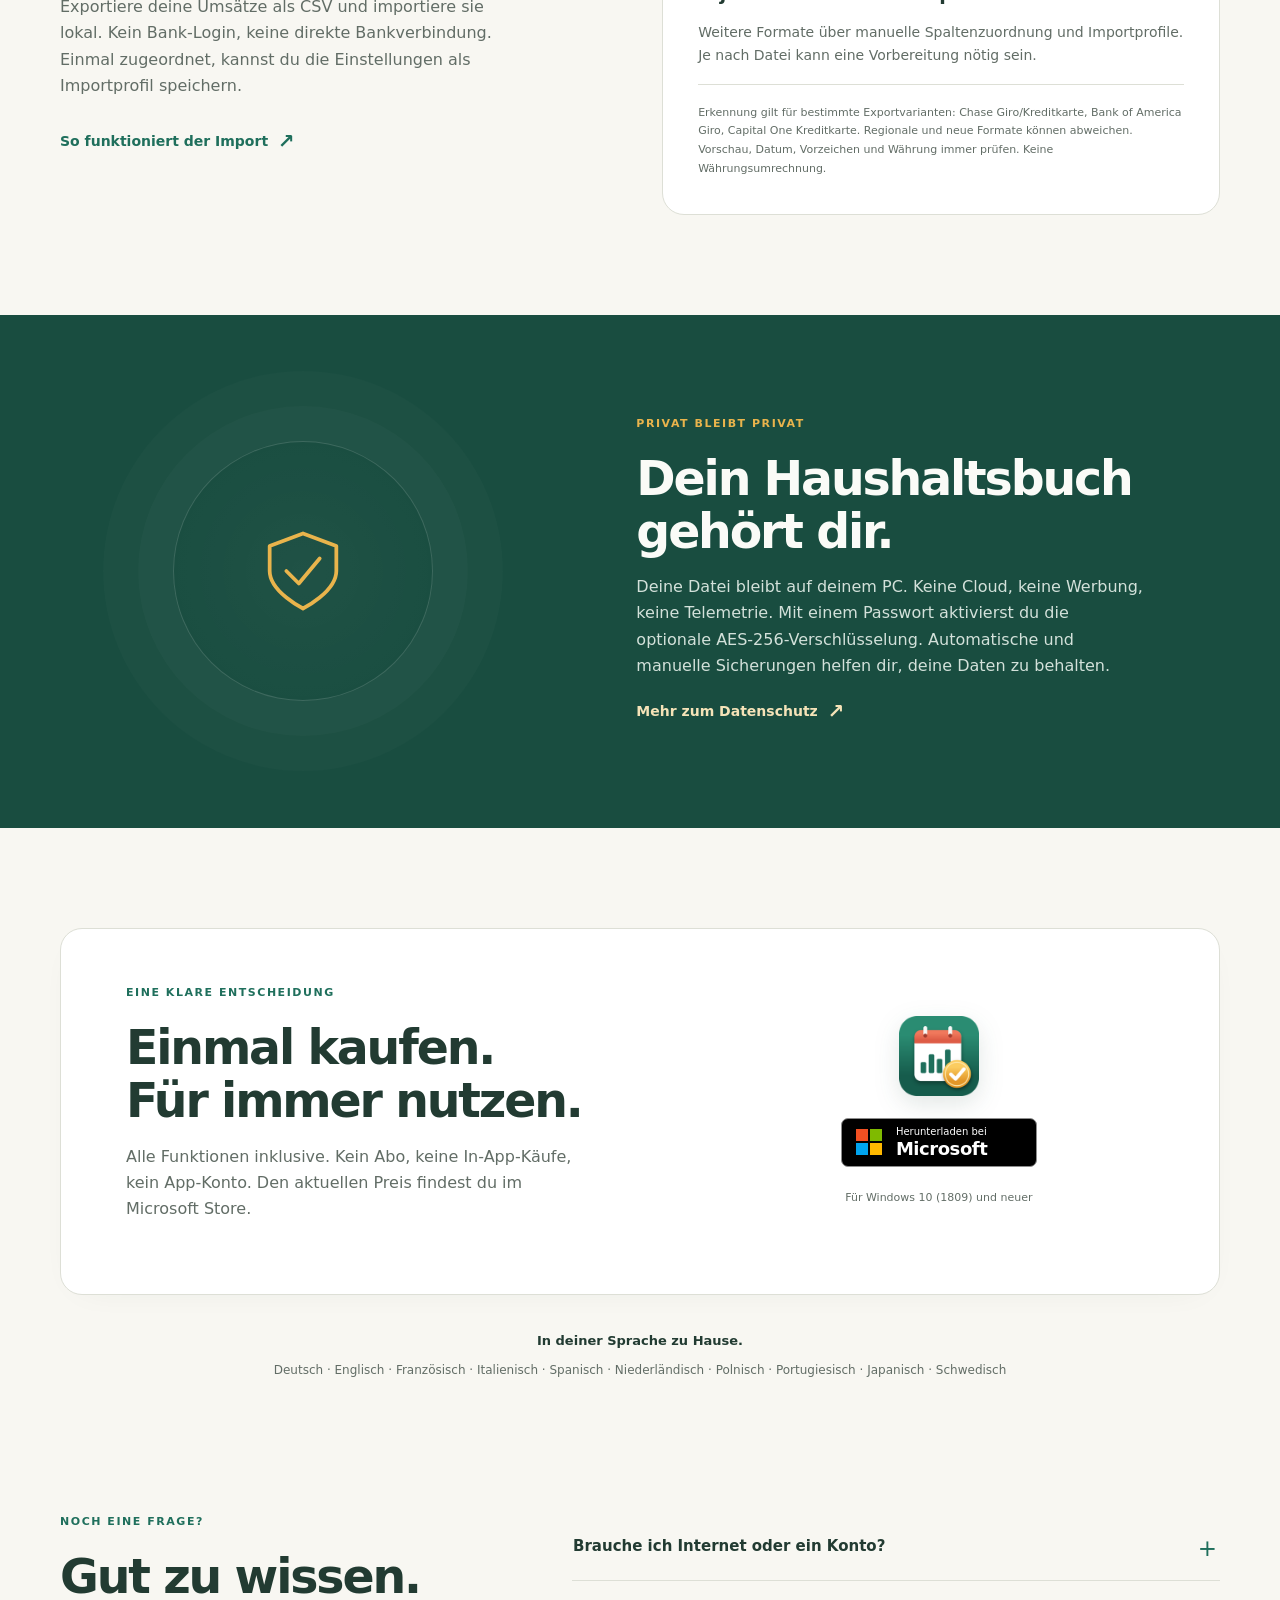
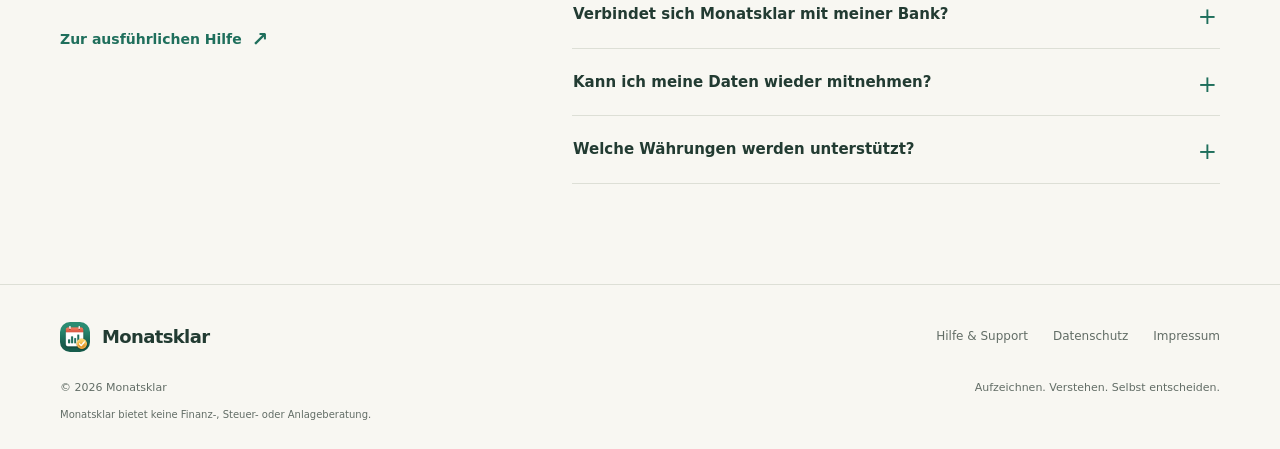
==== commit 45d328c0: "Redesign Monatsklar website with refined responsive product layout" ====
--- a/index.html
+++ b/index.html
@@ -1,123 +1,200 @@
-<!doctype html>
-<html lang="de">
-<head>
-<meta charset="utf-8"><meta name="viewport" content="width=device-width,initial-scale=1">
+<!doctype html><html lang="de"><head>
+<meta charset="utf-8">
+<meta name="viewport" content="width=device-width,initial-scale=1">
 <meta name="color-scheme" content="light dark">
-<meta name="theme-color" content="#1F6F5C">
-<title>Monatsklar – Haushaltsbuch für Windows</title>
-<meta name="description" content="Monatsklar: Offline-Haushaltsbuch für Windows. Einmalkauf, kein Konto, keine Cloud. Budgets, Auswertungen, CSV-Import von Kontoauszügen. / Offline budget book for Windows.">
-<link rel="icon" href="favicon.png"><link rel="apple-touch-icon" href="img/logo.png">
-<link rel="stylesheet" href="style.css?v=1"><script src="lang.js"></script>
-</head>
-<body>
-<a class="skip" href="#main"><span data-l="de">Zum Inhalt</span><span data-l="en">Skip to content</span></a>
-<header class="top"><nav class="wrap" aria-label="Navigation">
-  <a class="brand" href="./"><img src="img/logo.png" alt="" width="36" height="36"><span>Monatsklar<small><span data-l="de">Haushaltsbuch für Windows</span><span data-l="en">Budget book for Windows</span></small></span></a>
-  <div class="links">
-    <a href="./#funktionen"><span data-l="de">Funktionen</span><span data-l="en">Features</span></a>
-    <a href="support.html"><span data-l="de">Hilfe &amp; Support</span><span data-l="en">Help &amp; support</span></a>
-    <button class="lang" type="button" onclick="toggleLang()" aria-label="Sprache wechseln / Switch language"><span data-l="de">EN</span><span data-l="en">DE</span></button>
-  </div>
-</nav></header>
+<meta name="theme-color" content="#F8F7F2" media="(prefers-color-scheme: light)">
+<meta name="theme-color" content="#121D19" media="(prefers-color-scheme: dark)">
+<title>Monatsklar – Dein Offline-Haushaltsbuch für Windows</title>
+<meta name="description" content="Dein Monat. Klar im Blick. Monatsklar für Windows: Ausgaben, Budgets und Bankimport. Offline, optional verschlüsselt, einmal kaufen. Ohne Abo oder App-Konto.">
+<link rel="canonical" href="https://minh.systems/Monatsklar/">
+<link rel="alternate" hreflang="de" href="https://minh.systems/Monatsklar/?lang=de">
+<link rel="alternate" hreflang="en" href="https://minh.systems/Monatsklar/?lang=en">
+<link rel="alternate" hreflang="x-default" href="https://minh.systems/Monatsklar/">
+<meta property="og:type" content="website">
+<meta property="og:site_name" content="Monatsklar">
+<meta property="og:title" content="Monatsklar – Dein Monat. Klar im Blick.">
+<meta property="og:description" content="Das Offline-Haushaltsbuch für Windows. Einmal kaufen. Ohne Abo, Konto oder Cloud.">
+<meta property="og:url" content="https://minh.systems/Monatsklar/">
+<meta property="og:image" content="https://minh.systems/Monatsklar/img/og.png">
+<meta property="og:image:width" content="1200">
+<meta property="og:image:height" content="630">
+<meta property="og:image:alt" content="Monatsklar – Dein Monat. Klar im Blick. Offline-Haushaltsbuch für Windows.">
+<meta name="twitter:card" content="summary_large_image">
+<meta name="twitter:title" content="Monatsklar – Dein Monat. Klar im Blick.">
+<meta name="twitter:description" content="Dein Offline-Haushaltsbuch für Windows. Einmalkauf, kein Abo.">
+<meta name="twitter:image" content="https://minh.systems/Monatsklar/img/og.png">
+<link rel="icon" href="favicon.png">
+<link rel="apple-touch-icon" href="img/logo.png">
+<link rel="stylesheet" href="style.css?v=2">
+<script src="lang.js"></script></head><body><a class="skip" href="#main"><span data-l="de">Zum Inhalt</span><span data-l="en">Skip to content</span></a>
+<header class="top"><nav class="wrap" aria-label="Navigation"><a class="brand" href="./"><img src="img/logo.png" alt="" width="40" height="40"><span>Monatsklar<small><span data-l="de">Das Haushaltsbuch für Windows</span><span data-l="en">The budget book for Windows</span></small></span></a>
+<div class="links"><a href="#funktionen"><span data-l="de">Funktionen</span><span data-l="en">Features</span></a><a href="support.html"><span data-l="de">Hilfe &amp; Support</span><span data-l="en">Help &amp; support</span></a><button class="lang" type="button" onclick="toggleLang()" aria-label="Sprache wechseln / Switch language"><span data-l="de">EN</span><span data-l="en">DE</span></button>
+</div></nav>
+</header>
 <main id="main">
-<section class="hero"><div class="wrap">
-  <span class="eyebrow"><span data-l="de">Einmal kaufen · ohne Abo · ohne Konto</span><span data-l="en">Buy once · no subscription · no account</span></span>
-  <h1><span data-l="de">Dein Monat. Klar im Blick.</span><span data-l="en">Your month. Crystal clear.</span></h1>
-  <p class="lead"><span data-l="de">Monatsklar ist das Haushaltsbuch für Windows, das deine Finanzen dort lässt, wo sie hingehören: auf deinem PC. Ausgaben erfassen, Kontoauszüge importieren, Budgets planen – ganz ohne Cloud und Bankzugang.</span><span data-l="en">Monatsklar is the budget book for Windows that keeps your finances where they belong: on your PC. Track spending, import bank statements, plan budgets – without cloud or bank logins.</span></p>
-  <!-- TODO Store-ID: Platzhalter "TODO-STORE-ID" durch die echte Microsoft-Store-ID (z. B. 9XXXXXXXXXXX) ersetzen. -->
-    <a class="msbadge" href="https://apps.microsoft.com/detail/TODO-STORE-ID" target="_blank" rel="noopener" aria-label="Im Microsoft Store herunterladen / Get it from Microsoft"><svg viewBox="0 0 230 52" role="img" aria-hidden="true"><rect width="230" height="52" rx="8" fill="#000"/><rect x="0.5" y="0.5" width="229" height="51" rx="7.5" fill="none" stroke="#A6A6A6"/><g transform="translate(16 13)"><rect width="12" height="12" fill="#F25022"/><rect x="14" width="12" height="12" fill="#7FBA00"/><rect y="14" width="12" height="12" fill="#00A4EF"/><rect x="14" y="14" width="12" height="12" fill="#FFB900"/></g><text x="56" y="22" fill="#fff" font-family="Segoe UI,system-ui,sans-serif" font-size="11"><tspan class="bde" data-l="de">Herunterladen bei</tspan><tspan data-l="en">Get it from</tspan></text><text x="56" y="40" fill="#fff" font-family="Segoe UI,system-ui,sans-serif" font-size="18" font-weight="600">Microsoft</text></svg></a>
-  <a class="btn alt" href="support.html#start"><span data-l="de">Erste Schritte</span><span data-l="en">Getting started</span></a>
-  <p class="note"><span data-l="de">Windows 10 (1809) oder neuer · Deutsch &amp; Englisch · Hell &amp; Dunkel</span><span data-l="en">Windows 10 (1809) or later · English &amp; German · Light &amp; dark</span></p>
-  <picture data-l="de"><source srcset="img/shots/de_dark_01-uebersicht.jpg" media="(prefers-color-scheme: dark)"><img class="shot" src="img/shots/de_light_01-uebersicht.jpg" alt="Monatsklar Übersicht: Gesamtsaldo, Einnahmen, Ausgaben, Budgets und anstehende Buchungen" width="1400" height="788"></picture><picture data-l="en"><source srcset="img/shots/en_dark_01-uebersicht.jpg" media="(prefers-color-scheme: dark)"><img class="shot" src="img/shots/en_light_01-uebersicht.jpg" alt="Monatsklar overview: balance, income, spending, budgets and upcoming items" width="1400" height="788"></picture>
-</div></section>
-
-<section class="band"><div class="wrap">
-  <h2 class="center"><span data-l="de">Ohne Abo, ohne Konto</span><span data-l="en">No subscription, no account</span></h2>
-  <div class="grid">
-    <div class="pill"><b><span data-l="de">Einmalkauf</span><span data-l="en">One-time purchase</span></b><span data-l="de">Einmal im Microsoft Store kaufen, dauerhaft nutzen. Keine In-App-Käufe, keine Werbung, kein Abo.</span><span data-l="en">Buy once in the Microsoft Store and keep it. No in-app purchases, no ads, no subscription.</span></div>
-    <div class="pill"><b><span data-l="de">Keine Anmeldung</span><span data-l="en">No sign-up</span></b><span data-l="de">Kein Benutzerkonto, keine E-Mail-Adresse. Installieren und loslegen.</span><span data-l="en">No user account, no email address. Install and go.</span></div>
-    <div class="pill"><b><span data-l="de">Keine Cloud, keine Bankanbindung</span><span data-l="en">No cloud, no bank link</span></b><span data-l="de">Monatsklar baut keine Internetverbindung auf. Deine Bankzugangsdaten braucht die App nie.</span><span data-l="en">Monatsklar never connects to the internet. It never needs your bank login.</span></div>
-    <div class="pill"><b><span data-l="de">Eine Datei, die dir gehört</span><span data-l="en">One file that's yours</span></b><span data-l="de">Dein Buch liegt in <code>Dokumente\Monatsklar</code> – sichern, verschieben, verschlüsseln, wie du willst.</span><span data-l="en">Your book lives in <code>Documents\Monatsklar</code> – back it up, move it, encrypt it as you like.</span></div>
-  </div>
-</div></section>
-
-<section id="funktionen"><div class="wrap">
-  <h2 class="center"><span data-l="de">Alles, was ein Haushaltsbuch braucht</span><span data-l="en">Everything a budget book needs</span></h2>
-  <p class="sub center"><span data-l="de">Schlank, schnell und komplett per Tastatur bedienbar.</span><span data-l="en">Lean, fast and fully keyboard operable.</span></p>
-  <div class="grid">
-<div class="card"><div class="ico"><svg viewBox="0 0 24 24" fill="none" stroke="currentColor" stroke-width="2" stroke-linecap="round" stroke-linejoin="round" aria-hidden="true"><path d="M13 2 4 14h7l-1 8 9-12h-7z"/></svg></div><h3><span data-l="de">Buchung in Sekunden</span><span data-l="en">Entries in seconds</span></h3><p data-l="de"><kbd>Strg</kbd>+<kbd>N</kbd>, Betrag, Enter. Empfänger werden vorgeschlagen, die passende Kategorie gleich mit. Beträge lassen sich aufteilen.</p><p data-l="en"><kbd>Ctrl</kbd>+<kbd>N</kbd>, amount, Enter. Payees are suggested along with their usual category. Amounts can be split.</p></div>
-<div class="card"><div class="ico"><svg viewBox="0 0 24 24" fill="none" stroke="currentColor" stroke-width="2" stroke-linecap="round" stroke-linejoin="round" aria-hidden="true"><rect x="3" y="6" width="18" height="13" rx="2"/><path d="M16 12h2M3 9h18"/></svg></div><h3><span data-l="de">Mehrere Konten</span><span data-l="en">Multiple accounts</span></h3><p data-l="de">Girokonto, Bargeld, Sparkonto, Kreditkarte. Umbuchungen zwischen eigenen Konten zählen nicht als Ausgabe.</p><p data-l="en">Current account, cash, savings, credit card. Transfers between your own accounts don't count as spending.</p></div>
-<div class="card"><div class="ico"><svg viewBox="0 0 24 24" fill="none" stroke="currentColor" stroke-width="2" stroke-linecap="round" stroke-linejoin="round" aria-hidden="true"><path d="M12 3v12m-5-5 5 5 5-5M4 20h16"/></svg></div><h3><span data-l="de">Kontoauszug importieren</span><span data-l="en">Import bank statements</span></h3><p data-l="de">CSV von Sparkasse, ING, DKB, comdirect, Volksbank und Raiffeisenbank wird erkannt, andere Banken ordnest du selbst zu. Duplikate werden übersprungen.</p><p data-l="en">CSV exports from Sparkasse, ING, DKB, comdirect, Volksbank and Raiffeisenbank are detected; map any other bank yourself. Duplicates are skipped.</p></div>
-<div class="card"><div class="ico"><svg viewBox="0 0 24 24" fill="none" stroke="currentColor" stroke-width="2" stroke-linecap="round" stroke-linejoin="round" aria-hidden="true"><path d="M4 18a8 8 0 1 1 16 0"/><path d="m12 18 4-5"/></svg></div><h3><span data-l="de">Monatsbudgets</span><span data-l="en">Monthly budgets</span></h3><p data-l="de">Pro Kategorie ein Budget – und sofort sehen, wie viel noch übrig ist. Auf Wunsch aus dem Durchschnitt vorgeschlagen.</p><p data-l="en">A budget per category – see instantly what is left. Optionally suggested from your average.</p></div>
-<div class="card"><div class="ico"><svg viewBox="0 0 24 24" fill="none" stroke="currentColor" stroke-width="2" stroke-linecap="round" stroke-linejoin="round" aria-hidden="true"><path d="M4 10V8a3 3 0 0 1 3-3h12l-3-3m3 3-3 3M20 14v2a3 3 0 0 1-3 3H5l3 3m-3-3 3-3"/></svg></div><h3><span data-l="de">Wiederkehrende Buchungen</span><span data-l="en">Recurring items</span></h3><p data-l="de">Miete, Abos, Versicherungen, Gehalt: wöchentlich bis jährlich, fällige Posten werden beim Start automatisch gebucht.</p><p data-l="en">Rent, subscriptions, insurance, salary: weekly to yearly; due items are booked automatically at start.</p></div>
-<div class="card"><div class="ico"><svg viewBox="0 0 24 24" fill="none" stroke="currentColor" stroke-width="2" stroke-linecap="round" stroke-linejoin="round" aria-hidden="true"><path d="M5 20V10m7 10V4m7 16v-7"/></svg></div><h3><span data-l="de">Auswertung in Euro</span><span data-l="en">Reports in real amounts</span></h3><p data-l="de">Ausgaben nach Kategorie, Verlauf über 12 Monate, Sparquote – für Monat, Quartal oder Jahr. Export für Excel und Druckbericht.</p><p data-l="en">Spending by category, 12-month trend, savings rate – by month, quarter or year. Export for Excel and a printable report.</p></div>
-<div class="card"><div class="ico"><svg viewBox="0 0 24 24" fill="none" stroke="currentColor" stroke-width="2" stroke-linecap="round" stroke-linejoin="round" aria-hidden="true"><path d="M5 21V4m0 0h11l-2 4 2 4H5"/></svg></div><h3><span data-l="de">Sparziele</span><span data-l="en">Savings goals</span></h3><p data-l="de">Zielbetrag und Zieldatum festlegen – Monatsklar zeigt den Fortschritt und die nötige Monatsrate.</p><p data-l="en">Set a target amount and date – Monatsklar shows progress and the monthly amount needed.</p></div>
-<div class="card"><div class="ico"><svg viewBox="0 0 24 24" fill="none" stroke="currentColor" stroke-width="2" stroke-linecap="round" stroke-linejoin="round" aria-hidden="true"><rect x="5" y="11" width="14" height="10" rx="2"/><path d="M8 11V7a4 4 0 0 1 8 0v4"/></svg></div><h3><span data-l="de">Passwortschutz</span><span data-l="en">Password protection</span></h3><p data-l="de">Optional verschlüsselt mit AES-256. Ohne dein Passwort kann niemand die Datei lesen.</p><p data-l="en">Optional AES-256 encryption. Without your password, nobody can read the file.</p></div>
-<div class="card"><div class="ico"><svg viewBox="0 0 24 24" fill="none" stroke="currentColor" stroke-width="2" stroke-linecap="round" stroke-linejoin="round" aria-hidden="true"><path d="M5 3h11l3 3v15H5z"/><path d="M8 3v5h8M8 21v-7h8v7"/></svg></div><h3><span data-l="de">Tägliche Sicherung</span><span data-l="en">Daily backup</span></h3><p data-l="de">Beim Start wird automatisch gesichert (die letzten 14 Tage), Wiederherstellen mit wenigen Klicks.</p><p data-l="en">An automatic backup at start (last 14 days are kept); restore in a few clicks.</p></div>
-<div class="card"><div class="ico"><svg viewBox="0 0 24 24" fill="none" stroke="currentColor" stroke-width="2" stroke-linecap="round" stroke-linejoin="round" aria-hidden="true"><circle cx="9" cy="8" r="3"/><path d="M3 20a6 6 0 0 1 12 0M16 5a3 3 0 0 1 0 6M21 20a6 6 0 0 0-4-5.6"/></svg></div><h3><span data-l="de">Gemeinsamer Haushalt</span><span data-l="en">Shared household</span></h3><p data-l="de">Buch auf NAS, Netzlaufwerk oder USB-Stick legen und auf beiden PCs öffnen – ganz ohne Cloud.</p><p data-l="en">Keep the book on a NAS, network drive or USB stick and open it on both PCs – no cloud needed.</p></div>
-<div class="card"><div class="ico"><svg viewBox="0 0 24 24" fill="none" stroke="currentColor" stroke-width="2" stroke-linecap="round" stroke-linejoin="round" aria-hidden="true"><path d="M20 14A8 8 0 1 1 10 4a6 6 0 0 0 10 10z"/></svg></div><h3><span data-l="de">Hell &amp; Dunkel, DE &amp; EN</span><span data-l="en">Light &amp; dark, EN &amp; DE</span></h3><p data-l="de">Folgt Windows oder deiner Wahl. Mit Bildschirmleser nutzbar.</p><p data-l="en">Follows Windows or your choice. Screen-reader friendly.</p></div>
-<div class="card"><div class="ico"><svg viewBox="0 0 24 24" fill="none" stroke="currentColor" stroke-width="2" stroke-linecap="round" stroke-linejoin="round" aria-hidden="true"><rect x="2" y="6" width="20" height="12" rx="2"/><path d="M6 10h.01M10 10h.01M14 10h.01M18 10h.01M7 14h10"/></svg></div><h3><span data-l="de">Tastenkürzel</span><span data-l="en">Keyboard shortcuts</span></h3><p data-l="de"><kbd>Strg</kbd>+<kbd>1</kbd>…<kbd>9</kbd> wechselt die Seiten, <kbd>Strg</kbd>+<kbd>F</kbd> springt zur Suche.</p><p data-l="en"><kbd>Ctrl</kbd>+<kbd>1</kbd>…<kbd>9</kbd> switches pages, <kbd>Ctrl</kbd>+<kbd>F</kbd> jumps to search.</p></div>
-  </div>
-</div></section>
-
-<section style="padding-top:0"><div class="wrap">
-  <div class="feature">
-    <picture data-l="de"><source srcset="img/shots/de_dark_02-buchungen.jpg" media="(prefers-color-scheme: dark)"><img class="shot" src="img/shots/de_light_02-buchungen.jpg" alt="Buchungen erfassen und finden" width="1400" height="788" loading="lazy"></picture><picture data-l="en"><source srcset="img/shots/en_dark_02-buchungen.jpg" media="(prefers-color-scheme: dark)"><img class="shot" src="img/shots/en_light_02-buchungen.jpg" alt="Add and find transactions" width="1400" height="788" loading="lazy"></picture>
-    <div class="txt"><h2><span data-l="de">Buchungen erfassen und finden</span><span data-l="en">Add and find transactions</span></h2><ul data-l="de"><li>Einnahme, Ausgabe oder Umbuchung</li><li>Suche nach Empfänger, Notiz, Kategorie oder Betrag</li><li>Filter nach Konto, Monat für Monat blättern</li><li>Betrag auf mehrere Kategorien aufteilen</li></ul><ul data-l="en"><li>Income, expense or transfer</li><li>Search by payee, note, category or amount</li><li>Filter by account, page month by month</li><li>Split an amount across categories</li></ul></div>
-  </div>
-  <div class="feature rev">
-    <picture data-l="de"><source srcset="img/shots/de_dark_03-budgets.jpg" media="(prefers-color-scheme: dark)"><img class="shot" src="img/shots/de_light_03-budgets.jpg" alt="Budgets mit klarer Ampel" width="1400" height="788" loading="lazy"></picture><picture data-l="en"><source srcset="img/shots/en_dark_03-budgets.jpg" media="(prefers-color-scheme: dark)"><img class="shot" src="img/shots/en_light_03-budgets.jpg" alt="Budgets at a glance" width="1400" height="788" loading="lazy"></picture>
-    <div class="txt"><h2><span data-l="de">Budgets mit klarer Ampel</span><span data-l="en">Budgets at a glance</span></h2><ul data-l="de"><li>Monatsbudget je Kategorie oder Hauptkategorie</li><li>„Noch … übrig“ bzw. „… über Budget“</li><li>Vorschlag aus dem Durchschnitt der letzten drei Monate</li></ul><ul data-l="en"><li>Monthly budget per category or parent category</li><li>“… left” or “… over budget”</li><li>Suggestions from your three-month average</li></ul></div>
-  </div>
-  <div class="feature">
-    <picture data-l="de"><source srcset="img/shots/de_dark_04-auswertung.jpg" media="(prefers-color-scheme: dark)"><img class="shot" src="img/shots/de_light_04-auswertung.jpg" alt="Auswertung, die man versteht" width="1400" height="788" loading="lazy"></picture><picture data-l="en"><source srcset="img/shots/en_dark_04-auswertung.jpg" media="(prefers-color-scheme: dark)"><img class="shot" src="img/shots/en_light_04-auswertung.jpg" alt="Reports that make sense" width="1400" height="788" loading="lazy"></picture>
-    <div class="txt"><h2><span data-l="de">Auswertung, die man versteht</span><span data-l="en">Reports that make sense</span></h2><ul data-l="de"><li>Ausgaben nach Kategorie in Euro und Prozent</li><li>Verlauf der letzten 12 Monate, Ø Einnahmen und Ausgaben, Sparquote</li><li>Zeitraum Monat, Quartal, Kalenderjahr oder letzte 12 Monate</li><li>Export für Excel (CSV) und Druckbericht zum Speichern als PDF</li></ul><ul data-l="en"><li>Spending by category in amounts and percent</li><li>12-month trend, average income and spending, savings rate</li><li>Month, quarter, calendar year or last 12 months</li><li>Export for Excel (CSV) and a printable report you can save as PDF</li></ul></div>
-  </div>
-  <div class="feature rev">
-    <picture data-l="de"><source srcset="img/shots/de_dark_07-import.jpg" media="(prefers-color-scheme: dark)"><img class="shot" src="img/shots/de_light_07-import.jpg" alt="Kontoauszug per CSV" width="1400" height="788" loading="lazy"></picture><picture data-l="en"><source srcset="img/shots/en_dark_07-import.jpg" media="(prefers-color-scheme: dark)"><img class="shot" src="img/shots/en_light_07-import.jpg" alt="Bank statements via CSV" width="1400" height="788" loading="lazy"></picture>
-    <div class="txt"><h2><span data-l="de">Kontoauszug per CSV</span><span data-l="en">Bank statements via CSV</span></h2><ul data-l="de"><li>Datei hineinziehen oder auswählen – Format wird erkannt</li><li>Vorschau prüfen, einzelne Zeilen abwählen oder zuordnen</li><li>Bereits importierte Buchungen werden übersprungen</li><li>Import-Regeln ordnen Kategorien künftig automatisch zu</li></ul><ul data-l="en"><li>Drag in or choose a file – the format is detected</li><li>Check the preview, deselect or categorise rows</li><li>Already imported entries are skipped</li><li>Import rules assign categories automatically next time</li></ul></div>
-  </div>
-  <div class="feature">
-    <picture data-l="de"><source srcset="img/shots/de_dark_05-wiederkehrend.jpg" media="(prefers-color-scheme: dark)"><img class="shot" src="img/shots/de_light_05-wiederkehrend.jpg" alt="Fixkosten automatisch" width="1400" height="788" loading="lazy"></picture><picture data-l="en"><source srcset="img/shots/en_dark_05-wiederkehrend.jpg" media="(prefers-color-scheme: dark)"><img class="shot" src="img/shots/en_light_05-wiederkehrend.jpg" alt="Fixed costs on autopilot" width="1400" height="788" loading="lazy"></picture>
-    <div class="txt"><h2><span data-l="de">Fixkosten automatisch</span><span data-l="en">Fixed costs on autopilot</span></h2><ul data-l="de"><li>Wöchentlich, monatlich, vierteljährlich, halbjährlich, jährlich</li><li>Feste Ausgaben und Einnahmen pro Monat auf einen Blick</li><li>Optional mit Enddatum</li></ul><ul data-l="en"><li>Weekly, monthly, quarterly, half-yearly, yearly</li><li>Fixed monthly spending and income at a glance</li><li>Optional end date</li></ul></div>
-  </div>
-  <div class="feature rev">
-    <picture data-l="de"><source srcset="img/shots/de_dark_06-sparziele.jpg" media="(prefers-color-scheme: dark)"><img class="shot" src="img/shots/de_light_06-sparziele.jpg" alt="Sparziele mit Monatsrate" width="1400" height="788" loading="lazy"></picture><picture data-l="en"><source srcset="img/shots/en_dark_06-sparziele.jpg" media="(prefers-color-scheme: dark)"><img class="shot" src="img/shots/en_light_06-sparziele.jpg" alt="Savings goals with a monthly amount" width="1400" height="788" loading="lazy"></picture>
-    <div class="txt"><h2><span data-l="de">Sparziele mit Monatsrate</span><span data-l="en">Savings goals with a monthly amount</span></h2><ul data-l="de"><li>Zielbetrag, bereits gespart, Zieldatum</li><li>Einzahlen und Entnehmen</li><li>Zeigt, wie viel du pro Monat zurücklegen musst</li></ul><ul data-l="en"><li>Target, amount saved, deadline</li><li>Deposit and withdraw</li><li>Shows how much to put aside each month</li></ul></div>
-  </div>
-</div></section>
-
-<section style="padding-top:0"><div class="wrap center">
-  <h2><span data-l="de">Deine Bank ist dabei</span><span data-l="en">Works with your bank</span></h2>
-  <p class="sub"><span data-l="de">Diese CSV-Formate erkennt Monatsklar automatisch. Für alle anderen Banken ordnest du Datum, Betrag, Empfänger und Verwendungszweck einmal zu und speicherst das als Importprofil.</span><span data-l="en">Monatsklar detects these CSV formats automatically. For any other bank, map date, amount, payee and purpose once and save it as an import profile.</span></p>
-  <div class="banks"><span>Sparkasse</span><span>ING</span><span>DKB</span><span>comdirect</span><span>Volksbank</span><span>Raiffeisenbank</span><span><span data-l="de">+ jede andere CSV</span><span data-l="en">+ any other CSV</span></span></div>
-</div></section>
-
-<section style="padding-top:0"><div class="wrap">
-  <h2 class="center"><span data-l="de">Mehr Bildschirmfotos</span><span data-l="en">More screenshots</span></h2>
-  <div class="gallery">
-    <figure data-l="de"><picture><source srcset="img/shots/de_dark_08-konten.jpg" media="(prefers-color-scheme: dark)"><img class="shot" src="img/shots/de_light_08-konten.jpg" alt="Konten, Kategorien und Import-Regeln" width="1400" height="788" loading="lazy"></picture><figcaption>Konten, Kategorien und Import-Regeln</figcaption></figure>
-    <figure data-l="en"><picture><source srcset="img/shots/en_dark_08-konten.jpg" media="(prefers-color-scheme: dark)"><img class="shot" src="img/shots/en_light_08-konten.jpg" alt="Accounts, categories and import rules" width="1400" height="788" loading="lazy"></picture><figcaption>Accounts, categories and import rules</figcaption></figure>
-    <figure data-l="de"><picture><source srcset="img/shots/de_dark_09-einstellungen.jpg" media="(prefers-color-scheme: dark)"><img class="shot" src="img/shots/de_light_09-einstellungen.jpg" alt="Passwortschutz und automatische Sicherung" width="1400" height="788" loading="lazy"></picture><figcaption>Passwortschutz und automatische Sicherung</figcaption></figure>
-    <figure data-l="en"><picture><source srcset="img/shots/en_dark_09-einstellungen.jpg" media="(prefers-color-scheme: dark)"><img class="shot" src="img/shots/en_light_09-einstellungen.jpg" alt="Password protection and automatic backup" width="1400" height="788" loading="lazy"></picture><figcaption>Password protection and automatic backup</figcaption></figure>
-    <figure data-l="de"><picture><source srcset="img/shots/de_dark_01-uebersicht.jpg" media="(prefers-color-scheme: dark)"><img class="shot" src="img/shots/de_light_01-uebersicht.jpg" alt="Dein Monat auf einen Blick" width="1400" height="788" loading="lazy"></picture><figcaption>Dein Monat auf einen Blick</figcaption></figure>
-    <figure data-l="en"><picture><source srcset="img/shots/en_dark_01-uebersicht.jpg" media="(prefers-color-scheme: dark)"><img class="shot" src="img/shots/en_light_01-uebersicht.jpg" alt="Your month at a glance" width="1400" height="788" loading="lazy"></picture><figcaption>Your month at a glance</figcaption></figure>
-    <figure data-l="de"><picture><source srcset="img/shots/de_dark_03-budgets.jpg" media="(prefers-color-scheme: dark)"><img class="shot" src="img/shots/de_light_03-budgets.jpg" alt="Wie viel ist noch übrig?" width="1400" height="788" loading="lazy"></picture><figcaption>Wie viel ist noch übrig?</figcaption></figure>
-    <figure data-l="en"><picture><source srcset="img/shots/en_dark_03-budgets.jpg" media="(prefers-color-scheme: dark)"><img class="shot" src="img/shots/en_light_03-budgets.jpg" alt="How much is left?" width="1400" height="788" loading="lazy"></picture><figcaption>How much is left?</figcaption></figure>
-  </div>
-</div></section>
-
-<section class="center" style="padding-top:10px"><div class="wrap">
-  <h2><span data-l="de">Bereit für einen klaren Monat?</span><span data-l="en">Ready for a clear month?</span></h2>
-  <!-- TODO Store-ID (siehe oben) -->
-    <a class="msbadge" href="https://apps.microsoft.com/detail/TODO-STORE-ID" target="_blank" rel="noopener" aria-label="Im Microsoft Store herunterladen / Get it from Microsoft"><svg viewBox="0 0 230 52" role="img" aria-hidden="true"><rect width="230" height="52" rx="8" fill="#000"/><rect x="0.5" y="0.5" width="229" height="51" rx="7.5" fill="none" stroke="#A6A6A6"/><g transform="translate(16 13)"><rect width="12" height="12" fill="#F25022"/><rect x="14" width="12" height="12" fill="#7FBA00"/><rect y="14" width="12" height="12" fill="#00A4EF"/><rect x="14" y="14" width="12" height="12" fill="#FFB900"/></g><text x="56" y="22" fill="#fff" font-family="Segoe UI,system-ui,sans-serif" font-size="11"><tspan class="bde" data-l="de">Herunterladen bei</tspan><tspan data-l="en">Get it from</tspan></text><text x="56" y="40" fill="#fff" font-family="Segoe UI,system-ui,sans-serif" font-size="18" font-weight="600">Microsoft</text></svg></a>
-  <p class="disclaimer"><span data-l="de">Monatsklar zeichnet auf und rechnet zusammen. Es ist keine Finanz-, Steuer- oder Anlageberatung. Bankformate können sich ändern; dann hilft die manuelle Spaltenzuordnung.</span><span data-l="en">Monatsklar records and adds up. It is not financial, tax or investment advice. Bank formats may change; manual column mapping then helps.</span></p>
-</div></section>
+<section class="hero">
+<div class="wrap hero-grid">
+<div class="hero-copy">
+<p class="eyebrow"><span class="status-dot"></span><span data-l="de">Weniger Aufwand. Mehr Überblick.</span><span data-l="en">Less effort. More clarity.</span></p>
+<h1><span data-l="de">Dein Monat.<br><em>Klar im Blick.</em></span><span data-l="en">Your month.<br><em>All clear.</em></span></h1>
+<p class="lead"><span data-l="de">Wissen, was reinkommt. Sehen, was übrig bleibt. Dein Haushaltsbuch für Windows – mit Budgets, Bankimport und einem guten Gefühl für deine Finanzen.</span><span data-l="en">Know what comes in. See what’s left. Your budget book for Windows – with budgets, bank imports and a clearer view of your finances.</span></p>
+<div class="actions"><a class="msbadge" href="https://apps.microsoft.com/detail/TODO-STORE-ID" target="_blank" rel="noopener"><svg viewBox="0 0 26 26" aria-hidden="true"><path fill="#F25022" d="M0 0h12v12H0z"/><path fill="#7FBA00" d="M14 0h12v12H14z"/><path fill="#00A4EF" d="M0 14h12v12H0z"/><path fill="#FFB900" d="M14 14h12v12H14z"/></svg><span><small><span data-l="de">Herunterladen bei</span><span data-l="en">Get it from</span></small><strong>Microsoft</strong></span></a><a class="text-link" href="#einblicke"><span data-l="de">App entdecken</span><span data-l="en">Explore the app</span> <span aria-hidden="true">↗</span></a>
+</div>
+<p class="note"><span data-l="de">Einmalkauf · Kein Abo · Kein App-Konto</span><span data-l="en">One-time purchase · No subscription · No app account</span></p>
+</div>
+<div class="hero-visual">
+<div class="visual-orbit" aria-hidden="true">
+</div>
+<div class="app-window">
+<div class="window-bar"><span><img src="img/logo.png" width="16" height="16" alt=""> Monatsklar</span><span class="window-controls" aria-hidden="true">─ &nbsp; □ &nbsp; ×</span>
+</div>
+<picture data-l="de"><source media="(prefers-color-scheme: dark)" srcset="img/de-08-dark-mode.webp"><img src="img/de-01-overview.webp" alt="Monatsklar: Monatsübersicht mit Einnahmen, Ausgaben und Budgets" width="1440" height="810" fetchpriority="high" decoding="async">
+</picture>
+<picture data-l="en"><source media="(prefers-color-scheme: dark)" srcset="img/en-08-dark-mode.webp"><img src="img/en-01-overview.webp" alt="Monatsklar: monthly overview with income, spending and budgets" width="1440" height="810" fetchpriority="high" decoding="async">
+</picture>
+</div>
+<div class="local-label"><svg viewBox="0 0 24 24" fill="none" stroke="currentColor" stroke-width="1.6" stroke-linecap="round" stroke-linejoin="round" aria-hidden="true"><rect x="5" y="10" width="14" height="11" rx="3"/><path d="M8 10V7a4 4 0 0 1 8 0v3m-4 5v2"/></svg><div><strong><span data-l="de">Deine Finanzen. Dein PC.</span><span data-l="en">Your finances. Your PC.</span></strong><span><span data-l="de">Ganz ohne Cloud.</span><span data-l="en">Entirely cloud-free.</span></span>
+</div>
+</div>
+</div>
+</div>
+</section>
+<div class="wrap">
+<ul class="trust"><li><svg viewBox="0 0 24 24" fill="none" stroke="currentColor" stroke-width="1.6" stroke-linecap="round" stroke-linejoin="round" aria-hidden="true"><path d="M4 8a13 13 0 0 1 16 0M7 12a8 8 0 0 1 10 0m-7 4a3 3 0 0 1 4 0M3 3l18 18"/></svg><span data-l="de">100 % offline</span><span data-l="en">100% offline</span></li><li><svg viewBox="0 0 24 24" fill="none" stroke="currentColor" stroke-width="1.6" stroke-linecap="round" stroke-linejoin="round" aria-hidden="true"><rect x="5" y="10" width="14" height="11" rx="2"/><path d="M8 10V7a4 4 0 0 1 8 0v3"/></svg><span data-l="de">Optional verschlüsselt</span><span data-l="en">Optional encryption</span></li><li><svg viewBox="0 0 24 24" fill="none" stroke="currentColor" stroke-width="1.6" stroke-linecap="round" stroke-linejoin="round" aria-hidden="true"><circle cx="12" cy="12" r="9"/><path d="m8 12 3 3 5-6"/></svg><span data-l="de">Einmal kaufen</span><span data-l="en">Buy once</span></li><li><svg viewBox="0 0 24 24" fill="none" stroke="currentColor" stroke-width="1.6" stroke-linecap="round" stroke-linejoin="round" aria-hidden="true"><circle cx="12" cy="12" r="9"/><path d="M3 12h18M12 3a18 18 0 0 1 0 18 18 18 0 0 1 0-18"/></svg><span data-l="de">10 Sprachen</span><span data-l="en">10 languages</span></li>
+</ul>
+</div>
+<section id="funktionen">
+<div class="wrap">
+<div class="section-heading">
+<p class="kicker"><span data-l="de">Für deinen Alltag gemacht</span><span data-l="en">Made for everyday life</span></p>
+<h2><span data-l="de">Alles da.<br>Alles schön übersichtlich.</span><span data-l="en">Everything you need.<br>Clearly organised.</span></h2><p><span data-l="de">Vom ersten Kaffee bis zum großen Sparziel. Monatsklar bringt Ordnung in deine Zahlen, ohne deinen Alltag komplizierter zu machen.</span><span data-l="en">From your first coffee to your next big savings goal. Bring order to your numbers without complicating your day.</span></p>
+</div>
+<div class="feature-grid">
+<article class="feature-card">
+<div class="card-top"><span class="ico"><svg viewBox="0 0 24 24" fill="none" stroke="currentColor" stroke-width="1.6" stroke-linecap="round" stroke-linejoin="round" aria-hidden="true"><path d="M12 5v14M5 12h14"/></svg></span><span class="card-number">01</span>
+</div>
+<h3><span data-l="de">Schnell erfasst. Gut sortiert.</span><span data-l="en">Quick entries. Neatly sorted.</span></h3><p><span data-l="de">Buchungen per Tastatur erfassen, Beträge in Teilbuchungen aufteilen und mit eigenen Kategorien und Unterkategorien ordnen.</span><span data-l="en">Add entries with your keyboard, split amounts across categories and organise them with your own categories and subcategories.</span></p>
+</article>
+<article class="feature-card">
+<div class="card-top"><span class="ico"><svg viewBox="0 0 24 24" fill="none" stroke="currentColor" stroke-width="1.6" stroke-linecap="round" stroke-linejoin="round" aria-hidden="true"><path d="M4 18a8 8 0 1 1 16 0m-8 0 4-6"/></svg></span><span class="card-number">02</span>
+</div>
+<h3><span data-l="de">Dein Budget hat einen Plan.</span><span data-l="en">Give your budget a plan.</span></h3><p><span data-l="de">Monatsbudgets zeigen, was noch übrig ist. Wiederkehrende Buchungen und Sparziele behalten auch das Morgen im Blick.</span><span data-l="en">Monthly budgets show what’s left. Recurring entries and savings goals help you keep an eye on what’s next.</span></p>
+</article>
+<article class="feature-card">
+<div class="card-top"><span class="ico"><svg viewBox="0 0 24 24" fill="none" stroke="currentColor" stroke-width="1.6" stroke-linecap="round" stroke-linejoin="round" aria-hidden="true"><rect x="3" y="5" width="18" height="14" rx="3"/><path d="M3 10h18m-13 5h3"/></svg></span><span class="card-number">03</span>
+</div>
+<h3><span data-l="de">Alle Konten an einem Ort.</span><span data-l="en">All your accounts together.</span></h3><p><span data-l="de">Girokonto, Bargeld, Sparen und Kreditkarten. Wähle die Währung für dein Buch; Umbuchungen bleiben von Ausgaben getrennt.</span><span data-l="en">Current accounts, cash, savings and credit cards. Choose one currency for your book; transfers stay separate from expenses.</span></p>
+</article>
+<article class="feature-card">
+<div class="card-top"><span class="ico"><svg viewBox="0 0 24 24" fill="none" stroke="currentColor" stroke-width="1.6" stroke-linecap="round" stroke-linejoin="round" aria-hidden="true"><path d="M5 20V12m7 8V4m7 16V8"/></svg></span><span class="card-number">04</span>
+</div>
+<h3><span data-l="de">Zahlen, die etwas erzählen.</span><span data-l="en">Numbers that make sense.</span></h3><p><span data-l="de">Kategorien, Monatsverlauf und Sparquote verstehen. Daten als CSV exportieren oder den Druckbericht als PDF speichern.</span><span data-l="en">Understand categories, monthly trends and your savings rate. Export CSV files or save the printable report as a PDF.</span></p>
+</article>
+</div>
+</div>
+</section>
+<section id="einblicke" class="showcase">
+<div class="wrap">
+<div class="section-heading inline-heading"><div>
+<p class="kicker"><span data-l="de">Ein Blick in Monatsklar</span><span data-l="en">Meet Monatsklar</span></p>
+<h2><span data-l="de">Weniger Tabellengefühl.<br>Mehr Durchblick.</span><span data-l="en">Less spreadsheet.<br>More perspective.</span></h2>
+</div><p><span data-l="de">Eine ruhige Oberfläche, die sich auf das Wesentliche konzentriert: deinen Monat.</span><span data-l="en">A calm workspace that focuses on what matters: your month.</span></p>
+</div>
+<div class="gallery-tabs" role="tablist" aria-label="App-Ansichten / App views"><button type="button" role="tab" id="tab-0" aria-controls="panel-0" aria-selected="true" tabindex="0" onclick="selectView(0)"><span data-l="de">Übersicht</span><span data-l="en">Overview</span></button><button type="button" role="tab" id="tab-1" aria-controls="panel-1" aria-selected="false" tabindex="-1" onclick="selectView(1)"><span data-l="de">Bankimport</span><span data-l="en">Bank import</span></button><button type="button" role="tab" id="tab-2" aria-controls="panel-2" aria-selected="false" tabindex="-1" onclick="selectView(2)"><span data-l="de">Budgets</span><span data-l="en">Budgets</span></button><button type="button" role="tab" id="tab-3" aria-controls="panel-3" aria-selected="false" tabindex="-1" onclick="selectView(3)"><span data-l="de">Auswertung</span><span data-l="en">Reports</span></button>
+</div>
+<div class="gallery-panel" role="tabpanel" id="panel-0" aria-labelledby="tab-0" tabindex="0" ><figure>
+<div class="gallery-window">
+<picture data-l="de"><img src="img/de-01-overview.webp" alt="Monatsklar – Übersicht" width="1440" height="810" loading="lazy" decoding="async">
+</picture>
+<picture data-l="en"><img src="img/en-01-overview.webp" alt="Monatsklar – Overview" width="1440" height="810" loading="lazy" decoding="async">
+</picture>
+</div><figcaption><span><span data-l="de">Der ganze Monat auf einen Blick.</span><span data-l="en">Your whole month at a glance.</span></span><span class="demo-label"><span data-l="de">Beispieldaten · Helles App-Design</span><span data-l="en">Demo data · Light app theme</span></span></figcaption></figure>
+</div>
+<div class="gallery-panel" role="tabpanel" id="panel-1" aria-labelledby="tab-1" tabindex="0" hidden><figure>
+<div class="gallery-window">
+<picture data-l="de"><img src="img/de-02-csv-import.webp" alt="Monatsklar – Bankimport" width="1440" height="810" loading="lazy" decoding="async">
+</picture>
+<picture data-l="en"><img src="img/en-02-csv-import.webp" alt="Monatsklar – Bank import" width="1440" height="810" loading="lazy" decoding="async">
+</picture>
+</div><figcaption><span><span data-l="de">Datei auswählen. Vorschau prüfen. Fertig.</span><span data-l="en">Choose a file. Check the preview. Done.</span></span><span class="demo-label"><span data-l="de">Beispieldaten · Helles App-Design</span><span data-l="en">Demo data · Light app theme</span></span></figcaption></figure>
+</div>
+<div class="gallery-panel" role="tabpanel" id="panel-2" aria-labelledby="tab-2" tabindex="0" hidden><figure>
+<div class="gallery-window">
+<picture data-l="de"><img src="img/de-03-budgets.webp" alt="Monatsklar – Budgets" width="1440" height="810" loading="lazy" decoding="async">
+</picture>
+<picture data-l="en"><img src="img/en-03-budgets.webp" alt="Monatsklar – Budgets" width="1440" height="810" loading="lazy" decoding="async">
+</picture>
+</div><figcaption><span><span data-l="de">Ein klares Limit für jede Kategorie.</span><span data-l="en">A clear limit for every category.</span></span><span class="demo-label"><span data-l="de">Beispieldaten · Helles App-Design</span><span data-l="en">Demo data · Light app theme</span></span></figcaption></figure>
+</div>
+<div class="gallery-panel" role="tabpanel" id="panel-3" aria-labelledby="tab-3" tabindex="0" hidden><figure>
+<div class="gallery-window">
+<picture data-l="de"><img src="img/de-05-reports.webp" alt="Monatsklar – Auswertung" width="1440" height="810" loading="lazy" decoding="async">
+</picture>
+<picture data-l="en"><img src="img/en-05-reports.webp" alt="Monatsklar – Reports" width="1440" height="810" loading="lazy" decoding="async">
+</picture>
+</div><figcaption><span><span data-l="de">Verstehen, wohin dein Geld geht.</span><span data-l="en">Understand where your money goes.</span></span><span class="demo-label"><span data-l="de">Beispieldaten · Helles App-Design</span><span data-l="en">Demo data · Light app theme</span></span></figcaption></figure>
+</div>
+<p class="gallery-note"><span data-l="de">Hell oder dunkel? Die App folgt Windows – oder deiner Wahl.</span><span data-l="en">Light or dark? The app follows Windows – or your preference.</span></p>
+</div>
+</section>
+<section id="bankimport">
+<div class="wrap import-grid"><div>
+<p class="kicker"><span data-l="de">Deine Bank. Dein Import.</span><span data-l="en">Your bank. Your import.</span></p>
+<h2><span data-l="de">Kontoauszüge rein.<br>Überblick raus.</span><span data-l="en">Statements in.<br>Clarity out.</span></h2>
+<p class="section-copy"><span data-l="de">Exportiere deine Umsätze als CSV und importiere sie lokal. Kein Bank-Login, keine direkte Bankverbindung. Einmal zugeordnet, kannst du die Einstellungen als Importprofil speichern.</span><span data-l="en">Export your transactions as CSV and import them locally. No bank login or direct bank connection. Save your column mappings as an import profile for next time.</span></p><a class="text-link" href="support.html#import"><span data-l="de">So funktioniert der Import</span><span data-l="en">How importing works</span> <span aria-hidden="true">↗</span></a>
+</div>
+<div class="bank-card">
+<p class="kicker"><span data-l="de">Verifizierte CSV-Varianten</span><span data-l="en">Verified CSV variants</span></p>
+<div class="banks"><span>Sparkasse</span><span>ING</span><span>DKB</span><span>Volksbank / VR DE</span><span>Postbank</span><span>Commerzbank</span><span>Chase</span><span>Bank of America</span><span>Capital One</span><span>Lloyds</span><span>NatWest</span><span>Starling</span>
+</div>
+<h3><span data-l="de">+ jede Bank mit CSV-Export</span><span data-l="en">+ any bank with CSV export</span></h3><p><span data-l="de">Weitere Formate über manuelle Spaltenzuordnung und Importprofile. Je nach Datei kann eine Vorbereitung nötig sein.</span><span data-l="en">Use manual column mapping and import profiles for other formats. Some files may need preparation.</span></p>
+<p class="note"><span data-l="de">Erkennung gilt für bestimmte Exportvarianten: Chase Giro/Kreditkarte, Bank of America Giro, Capital One Kreditkarte. Regionale und neue Formate können abweichen. Vorschau, Datum, Vorzeichen und Währung immer prüfen. Keine Währungsumrechnung.</span><span data-l="en">Detection applies to specific export variants: Chase checking/credit card, Bank of America checking, Capital One credit card. Regional and new formats may differ. Always check the preview, dates, signs and currency. No currency conversion.</span></p>
+</div>
+</div>
+</section>
+<section class="privacy-section">
+<div class="wrap privacy-grid">
+<div class="privacy-mark" aria-hidden="true"><svg viewBox="0 0 24 24" fill="none" stroke="currentColor" stroke-width="1.6" stroke-linecap="round" stroke-linejoin="round" aria-hidden="true"><path d="M12 3 4 6v6c0 5 8 9 8 9s8-4 8-9V6z"/><path d="m8 12 3 3 5-6"/></svg>
+</div><div>
+<p class="kicker"><span data-l="de">Privat bleibt privat</span><span data-l="en">Private stays private</span></p>
+<h2><span data-l="de">Dein Haushaltsbuch<br>gehört dir.</span><span data-l="en">Your budget book<br>belongs to you.</span></h2><p><span data-l="de">Deine Datei bleibt auf deinem PC. Keine Cloud, keine Werbung, keine Telemetrie. Mit einem Passwort aktivierst du die optionale AES-256-Verschlüsselung. Automatische und manuelle Sicherungen helfen dir, deine Daten zu behalten.</span><span data-l="en">Your file stays on your PC. No cloud, advertising or telemetry. Set a password to enable optional AES-256 encryption. Automatic and manual backups help you keep your data.</span></p><a class="text-link" href="privacy.html"><span data-l="de">Mehr zum Datenschutz</span><span data-l="en">More about privacy</span> <span aria-hidden="true">↗</span></a>
+</div>
+</div>
+</section>
+<section id="kaufen">
+<div class="wrap">
+<div class="purchase-card"><div>
+<p class="kicker"><span data-l="de">Eine klare Entscheidung</span><span data-l="en">A clear choice</span></p>
+<h2><span data-l="de">Einmal kaufen.<br>Für immer nutzen.</span><span data-l="en">Buy once.<br>Keep using it.</span></h2><p><span data-l="de">Alle Funktionen inklusive. Kein Abo, keine In-App-Käufe, kein App-Konto. Den aktuellen Preis findest du im Microsoft Store.</span><span data-l="en">All features included. No subscription, in-app purchases or app account. Find the current price in the Microsoft Store.</span></p>
+</div>
+<div class="purchase-action"><img src="img/logo.png" width="80" height="80" alt="Monatsklar"><a class="msbadge" href="https://apps.microsoft.com/detail/TODO-STORE-ID" target="_blank" rel="noopener"><svg viewBox="0 0 26 26" aria-hidden="true"><path fill="#F25022" d="M0 0h12v12H0z"/><path fill="#7FBA00" d="M14 0h12v12H14z"/><path fill="#00A4EF" d="M0 14h12v12H0z"/><path fill="#FFB900" d="M14 14h12v12H14z"/></svg><span><small><span data-l="de">Herunterladen bei</span><span data-l="en">Get it from</span></small><strong>Microsoft</strong></span></a>
+<p class="note"><span data-l="de">Für Windows 10 (1809) und neuer</span><span data-l="en">For Windows 10 (1809) and later</span></p>
+</div>
+</div>
+<div class="language-note"><strong><span data-l="de">In deiner Sprache zu Hause.</span><span data-l="en">Right at home in your language.</span></strong><p><span data-l="de">Deutsch · Englisch · Französisch · Italienisch · Spanisch · Niederländisch · Polnisch · Portugiesisch · Japanisch · Schwedisch</span><span data-l="en">German · English · French · Italian · Spanish · Dutch · Polish · Portuguese · Japanese · Swedish</span></p>
+</div>
+</div>
+</section>
+<section class="faq-section">
+<div class="wrap faq-grid"><div>
+<p class="kicker"><span data-l="de">Noch eine Frage?</span><span data-l="en">A few more things</span></p>
+<h2><span data-l="de">Gut zu wissen.</span><span data-l="en">Good to know.</span></h2><a class="text-link" href="support.html"><span data-l="de">Zur ausführlichen Hilfe</span><span data-l="en">Read the full guide</span> <span aria-hidden="true">↗</span></a>
+</div><div>
+<details><summary><span data-l="de">Brauche ich Internet oder ein Konto?</span><span data-l="en">Do I need internet or an account?</span></summary><p><span data-l="de">Die App funktioniert offline und ohne App-Konto. Für Kauf und Installation über den Microsoft Store brauchst du eine Internetverbindung; gegebenenfalls ist ein Microsoft-Konto nötig.</span><span data-l="en">The app works offline without an app account. Buying and installing through the Microsoft Store needs internet access and may require a Microsoft account.</span></p>
+</details>
+<details><summary><span data-l="de">Verbindet sich Monatsklar mit meiner Bank?</span><span data-l="en">Does Monatsklar connect to my bank?</span></summary><p><span data-l="de">Nein. Du exportierst Umsätze bei deiner Bank als CSV und liest die Datei in Monatsklar ein. Bankzugangsdaten werden nicht benötigt.</span><span data-l="en">No. Export transactions from your bank as CSV, then import the file into Monatsklar. Your bank login is never needed.</span></p>
+</details>
+<details><summary><span data-l="de">Kann ich meine Daten wieder mitnehmen?</span><span data-l="en">Can I take my data with me?</span></summary><p><span data-l="de">Ja. Du kannst Buchungen als CSV exportieren, Berichte drucken oder als PDF speichern und deine Haushaltsbuch-Datei sichern. CSV-Exporte sind unverschlüsselt.</span><span data-l="en">Yes. Export entries as CSV, print reports or save them as PDF, and back up your book file. CSV exports are not encrypted.</span></p>
+</details>
+<details><summary><span data-l="de">Welche Währungen werden unterstützt?</span><span data-l="en">How do currencies work?</span></summary><p><span data-l="de">Die Währung ist pro Buch wählbar. Alle Konten und Buchungen in diesem Buch verwenden dieselbe Währung. Eine automatische Währungsumrechnung gibt es nicht.</span><span data-l="en">Choose one currency per book. All accounts and entries in that book use the same currency. There is no automatic currency conversion.</span></p>
+</details>
+</div>
+</div>
+</section>
 </main>
-<footer class="wrap">
-  <a href="./">Monatsklar</a>·<a href="support.html">Support</a>·<a href="privacy.html"><span data-l="de">Datenschutz</span><span data-l="en">Privacy</span></a>·<a href="impressum.html"><span data-l="de">Impressum</span><span data-l="en">Legal notice</span></a>
-  <p>© 2026 Minh Studios · Michel Nguyen</p>
-  <p><span data-l="de">Keine Cookies, keine Tracker, keine externen Skripte.</span><span data-l="en">No cookies, no trackers, no external scripts.</span></p>
-</footer>
-</body>
-</html>
+<footer>
+<div class="wrap footer-grid"><a class="brand" href="./"><img src="img/logo.png" width="32" height="32" alt=""><span>Monatsklar</span></a><div><a href="support.html"><span data-l="de">Hilfe &amp; Support</span><span data-l="en">Help &amp; support</span></a><a href="privacy.html"><span data-l="de">Datenschutz</span><span data-l="en">Privacy</span></a><a href="impressum.html"><span data-l="de">Impressum</span><span data-l="en">Legal notice</span></a>
+</div>
+</div>
+<div class="wrap footer-bottom"><span>© 2026 Monatsklar</span><span><span data-l="de">Aufzeichnen. Verstehen. Selbst entscheiden.</span><span data-l="en">Record. Understand. Decide for yourself.</span></span><p><span data-l="de">Monatsklar bietet keine Finanz-, Steuer- oder Anlageberatung.</span><span data-l="en">Monatsklar does not provide financial, tax or investment advice.</span></p>
+</div></footer></body></html>
--- a/style.css
+++ b/style.css
@@ -1,88 +1,270 @@
-:root{--green:#1F6F5C;--green-d:#175546;--gold:#C8962E;--gold-soft:#F6EBD2;--bg:#F7F5F0;--card:#FFFFFF;--ink:#1D2724;--muted:#5B6662;--line:#E3DFD6;--tint:#E8F1EE;--shadow:0 1px 2px rgba(20,40,34,.06),0 8px 24px rgba(20,40,34,.07)}
-@media (prefers-color-scheme:dark){:root{--green:#3FA88C;--green-d:#2E8C73;--gold:#E0B456;--gold-soft:#3A3122;--bg:#121816;--card:#1B2321;--ink:#E7EDEA;--muted:#9AA8A3;--line:#2C3734;--tint:#1C2E29;--shadow:0 1px 2px rgba(0,0,0,.3),0 8px 24px rgba(0,0,0,.25)}}
+:root{color-scheme:light dark;--green:#1F6F5C;--green-d:#165C4C;--gold:#E9B44C;--bg:#F8F7F2;--card:#fff;--ink:#223B32;--muted:#626D66;--line:#DDDFD6;--tint:#EDF1E8;--gold-soft:#F8EAC9;--shadow:0 25px 65px -28px #173D3340;--radius:22px}
+
 *{box-sizing:border-box}
-html{scroll-behavior:smooth;-webkit-text-size-adjust:100%}
-body{margin:0;background:var(--bg);color:var(--ink);font:17px/1.6 "Segoe UI Variable Text","Segoe UI",system-ui,-apple-system,"Helvetica Neue",Arial,sans-serif}
-h1,h2,h3{line-height:1.2;margin:0 0 .5em;letter-spacing:-.01em}
-h1{font-size:clamp(32px,5.5vw,54px);font-weight:700}
-h2{font-size:clamp(24px,3.4vw,34px)}
-h3{font-size:19px}
-a{color:var(--green)}
+html{scroll-behavior:smooth;scroll-padding-top:100px;-webkit-text-size-adjust:100%}
+body{margin:0;background:var(--bg);color:var(--ink);font:16px/1.65 "Segoe UI Variable","Segoe UI",system-ui,-apple-system,BlinkMacSystemFont,sans-serif}
+h1,h2,h3,p,figure{margin:0}
+h1,h2,h3{line-height:1.12;font-weight:650;letter-spacing:-.045em}
+h1{font-size:clamp(48px,5.7vw,80px)}
+h2{font-size:clamp(34px,3.7vw,51px)}
+h3{font-size:22px;letter-spacing:-.025em}
+p{margin:16px 0;color:var(--muted)}
+a{color:var(--green);text-underline-offset:4px}
+button,a{-webkit-tap-highlight-color:transparent}
+button{font:inherit}
+button,a,summary{touch-action:manipulation}
+a:focus-visible,button:focus-visible,summary:focus-visible,[tabindex]:focus-visible{outline:3px solid var(--green);outline-offset:5px}
 img{max-width:100%;height:auto}
-.wrap{max-width:1120px;margin:0 auto;padding:0 20px}
-.skip{position:absolute;left:-9999px}.skip:focus{left:16px;top:8px;background:var(--card);padding:6px 10px;z-index:9}
-/* nav */
-.top{position:sticky;top:0;z-index:5;background:color-mix(in srgb,var(--bg) 88%,transparent);backdrop-filter:blur(8px);border-bottom:1px solid var(--line)}
-nav{display:flex;align-items:center;justify-content:space-between;gap:12px;padding:10px 0;flex-wrap:wrap}
-.brand{display:flex;align-items:center;gap:10px;font-weight:700;color:var(--ink);text-decoration:none;font-size:19px}
-.brand img{width:36px;height:36px;border-radius:9px}
-.brand small{display:block;font-weight:400;font-size:12px;color:var(--muted);line-height:1}
-.links{display:flex;gap:18px;align-items:center;font-weight:600;font-size:15px;flex-wrap:wrap}
-.links a{color:var(--ink);text-decoration:none}.links a:hover{color:var(--green)}
-.lang{border:1px solid var(--line);background:var(--card);color:var(--ink);border-radius:999px;padding:3px 12px;font:inherit;font-weight:700;cursor:pointer}
-/* hero */
-.hero{padding:56px 0 30px;text-align:center;background:radial-gradient(1200px 400px at 50% -80px,var(--tint),transparent)}
-.eyebrow{display:inline-block;background:var(--gold-soft);color:var(--ink);border:1px solid color-mix(in srgb,var(--gold) 45%,transparent);border-radius:999px;padding:3px 14px;font-size:14px;font-weight:600;margin-bottom:16px}
-.lead{font-size:clamp(18px,2.3vw,21px);color:var(--muted);max-width:740px;margin:0 auto 26px}
-.btn{display:inline-flex;align-items:center;gap:8px;background:var(--green);color:#fff;padding:12px 24px;border-radius:10px;font-weight:600;text-decoration:none;margin:6px}
-.btn:hover{background:var(--green-d)}
-.btn.alt{background:transparent;color:var(--green);border:1.5px solid var(--green)}
-.msbadge{display:inline-block;margin:6px}
-.msbadge svg{display:block;height:52px;width:auto}
-.note{font-size:14px;color:var(--muted);margin-top:8px}
-.hero .shot{margin-top:38px}
-.shot{width:100%;border-radius:14px;border:1px solid var(--line);box-shadow:var(--shadow);display:block;background:var(--card)}
-/* sections */
-section{padding:60px 0}
+svg{width:24px;height:24px;flex-shrink:0}
+button{cursor:pointer}
+.wrap{width:min(1240px,100%);margin:auto;padding-inline:40px}
+.skip{position:fixed;left:20px;top:-100px;z-index:30;background:var(--card);padding:12px 20px}
+.skip:focus{top:12px}
+.top{position:sticky;top:0;z-index:20;border-bottom:1px solid var(--line);background:color-mix(in srgb,var(--bg) 94%,transparent);backdrop-filter:blur(16px)}
+nav.wrap{min-height:88px;display:flex;align-items:center;justify-content:space-between;gap:24px}
+.brand{display:flex;align-items:center;gap:12px;color:var(--ink);text-decoration:none;font-weight:700;font-size:21px;letter-spacing:-.035em}
+.brand img{width:40px;height:40px;border-radius:10px}
+.brand small{display:block;font-size:11px;letter-spacing:.01em;font-weight:450;color:var(--muted);margin-top:1px}
+.links{display:flex;align-items:center;gap:30px;font-size:14px;font-weight:550}
+.links a{text-decoration:none;color:var(--ink)}
+.links a:hover,.text-link:hover{color:var(--green);text-decoration:underline}
+.lang{background:transparent;border:1px solid var(--line);border-radius:9px;min-width:44px;min-height:40px;color:var(--ink);font-size:13px;font-weight:650}
+.hero{padding:105px 0 86px;position:relative;isolation:isolate;overflow:hidden}
+.hero:before{content:"";position:absolute;inset:0;z-index:-1;background:radial-gradient(ellipse at 80% 45%,#E9B44C13,transparent 50%)}
+.hero-grid{display:grid;grid-template-columns:.92fr 1.15fr;gap:54px;align-items:center}
+.hero-copy{position:relative;z-index:2}
+.eyebrow,.kicker{font-size:11px;font-weight:700;letter-spacing:.14em;text-transform:uppercase;color:var(--green);margin:0 0 24px;display:flex;align-items:center;gap:9px}
+.status-dot{width:6px;height:6px;background:var(--green);border-radius:50%}
+.hero h1{line-height:1.03;letter-spacing:-.065em}
+.hero h1 em{font-style:normal;color:var(--green)}
+.lead{font-size:17px;line-height:1.8;margin:26px 0 29px;max-width:440px}
+.actions{display:flex;align-items:center;gap:23px;flex-wrap:wrap}
+.msbadge{display:inline-flex;flex-shrink:0;text-decoration:none;border-radius:8px}
+.msbadge svg{width:196px;height:auto;display:block}
+.msbadge:hover{filter:brightness(1.18)}
+.text-link{font-size:14px;font-weight:650;text-decoration:none;display:inline-flex;gap:10px;align-items:center}
+.text-link span[aria-hidden]{font-size:20px}
+.note{font-size:12px;line-height:1.7;color:var(--muted);margin:17px 0 0}
+.hero-visual{position:relative;min-width:0;padding:30px 0 45px;perspective:1400px}
+.visual-orbit{position:absolute;width:460px;height:460px;border:1px solid var(--line);border-radius:50%;left:18%;top:-30px;z-index:-1}
+.visual-orbit:before{content:"";position:absolute;inset:34px;border:1px dashed var(--line);border-radius:50%}
+.visual-orbit:after{content:"";position:absolute;width:10px;height:10px;border-radius:50%;background:var(--gold);top:35px;right:80px}
+.app-window{width:118%;border:1px solid color-mix(in srgb,var(--ink) 15%,var(--card));border-radius:12px;overflow:hidden;background:var(--card);transform:rotateY(-9deg) rotateX(3deg) rotateZ(1deg);box-shadow:0 38px 60px -25px #183C3545,0 3px 8px #183C3510}
+.window-bar{height:31px;padding:0 12px;display:flex;justify-content:space-between;align-items:center;font-size:10px;color:var(--muted);background:var(--card);border-bottom:1px solid var(--line)}
+.window-bar>span:first-child{display:flex;gap:7px;align-items:center}
+.window-controls{font-size:13px;letter-spacing:4px}
+.app-window picture img,.gallery-window img{display:block;width:100%}
+.app-window picture{display:block}
+.local-label{position:absolute;left:25px;bottom:14px;background:var(--card);padding:14px 21px;display:flex;align-items:center;gap:12px;border:1px solid var(--line);border-radius:12px;box-shadow:var(--shadow);font-size:12px;transform:rotate(-2deg)}
+.local-label svg{color:var(--green);width:29px;height:29px}
+.local-label strong,.local-label span{display:block}
+.local-label span{color:var(--muted);font-size:11px}
+.trust{display:grid;grid-template-columns:repeat(4,1fr);margin:0;padding:27px 0;list-style:none;border-block:1px solid var(--line)}
+.trust li{display:flex;justify-content:center;align-items:center;gap:10px;font-size:13px;font-weight:550}
+.trust li+li{border-left:1px solid var(--line)}
+.trust svg{width:19px;height:19px;color:var(--green)}
+section{padding:100px 0}
+.section-heading{margin-bottom:45px;max-width:580px}
+.section-heading p:last-child{max-width:480px;margin-top:22px;font-size:16px}
+.kicker{margin-bottom:19px}
+.feature-grid{display:grid;grid-template-columns:repeat(4,1fr);gap:16px}
+.feature-card{padding:26px 22px 30px;border:1px solid var(--line);background:var(--card);border-radius:16px;transition:transform .2s,border-color .2s}
+.feature-card:hover{transform:translateY(-4px);border-color:var(--green)}
+.card-top{display:flex;justify-content:space-between;align-items:center;margin-bottom:33px}
+.ico{display:grid;place-items:center;width:42px;height:42px;background:var(--tint);color:var(--green);border-radius:12px}
+.card-number{font-size:11px;color:var(--muted)}
+.feature-card h3{font-size:21px;line-height:1.25;letter-spacing:-.035em}
+.feature-card p{font-size:14px;line-height:1.8;margin-bottom:0}
+.showcase{background:var(--tint);border-block:1px solid var(--line)}
+.inline-heading{display:flex;align-items:end;justify-content:space-between;max-width:none;gap:40px}
+.inline-heading p:last-child{max-width:320px}
+.gallery-tabs{display:flex;gap:8px;margin:0 0 28px;border-bottom:1px solid var(--line);padding-bottom:16px}
+.gallery-tabs button{background:transparent;border:1px solid transparent;border-radius:8px;padding:9px 20px;font-size:14px;font-weight:600;color:var(--muted);min-height:44px}
+.gallery-tabs button[aria-selected=true]{background:var(--green);color:#fff}
+.gallery-tabs button:hover{border-color:var(--green)}
+.gallery-panel{max-width:1000px;margin:auto}
+.gallery-window{border:1px solid var(--line);border-radius:12px;overflow:hidden;background:var(--card);box-shadow:var(--shadow)}
+figcaption{display:flex;justify-content:space-between;gap:20px;font-size:13px;margin-top:20px;color:var(--ink)}
+.demo-label{font-size:11px;color:var(--muted)}
+.gallery-note{text-align:center;font-size:12px;margin:23px 0 0}
+.import-grid{display:grid;grid-template-columns:1fr 1.1fr;gap:95px;align-items:center}
+.section-copy{margin:25px 0;max-width:440px}
+.bank-card{background:var(--card);border:1px solid var(--line);border-radius:var(--radius);padding:35px}
+.banks{display:flex;flex-wrap:wrap;gap:8px;margin-bottom:30px}
+.banks span{border:1px solid var(--line);border-radius:6px;padding:5px 11px;font-size:12px;font-weight:550;background:var(--bg)}
+.bank-card h3{font-size:19px}
+.bank-card p:not(.kicker){font-size:14px}
+.bank-card .note{font-size:11px!important;padding-top:19px;border-top:1px solid var(--line)}
+.privacy-section{background:#194D40;color:#FAFBF7;position:relative;overflow:hidden}
+.privacy-grid{display:grid;grid-template-columns:1fr 1.2fr;gap:90px;align-items:center}
+.privacy-mark{display:grid;place-items:center;width:260px;height:260px;margin:auto;border:1px solid #ffffff26;border-radius:50%;box-shadow:0 0 0 35px #ffffff05,0 0 0 70px #ffffff04;background:radial-gradient(circle,#ffffff08,transparent)}
+.privacy-mark svg{width:100px;height:100px;color:#E9B44C;stroke-width:.9}
+.privacy-section p{color:#D3E1DA;max-width:510px}
+.privacy-section .kicker{color:#E9B44C}
+.privacy-section .text-link{color:#F5E3B8}
+.purchase-card{display:grid;grid-template-columns:1fr .8fr;gap:60px;align-items:center;background:var(--card);border:1px solid var(--line);border-radius:var(--radius);padding:55px 65px;box-shadow:0 8px 35px -24px #173D3320}
+.purchase-card p{max-width:460px}
+.purchase-action{display:flex;flex-direction:column;align-items:center;gap:22px}
+.purchase-action>img{width:80px;height:80px;filter:drop-shadow(0 8px 12px #173D3320)}
+.purchase-action .note{margin:0;font-size:11px}
+.language-note{text-align:center;font-size:13px;max-width:740px;margin:35px auto 0}
+.language-note p{font-size:12px;line-height:2;margin-top:7px}
+.faq-section{padding-top:15px}
+.faq-grid{display:grid;grid-template-columns:.8fr 1.2fr;gap:80px}
+.faq-grid .text-link{margin-top:20px}
+details{border-bottom:1px solid var(--line);padding:0 0 0 1px}
+summary{list-style:none;cursor:pointer;padding:21px 30px 21px 0;font-weight:600;font-size:15px;position:relative}
+summary::-webkit-details-marker{display:none}
+summary:after{content:"+";position:absolute;right:3px;top:17px;font-weight:400;font-size:23px;color:var(--green)}
+details[open]>summary:after{content:"−"}
+details p{font-size:14px;margin:0 25px 24px 0}
+footer{border-top:1px solid var(--line);padding:37px 0 25px}
+.footer-grid{display:flex;align-items:center;justify-content:space-between;gap:25px}
+.footer-grid .brand{font-size:18px}
+.footer-grid .brand img{width:30px;height:30px}
+.footer-grid>div{display:flex;gap:25px}
+footer a{font-size:12px;color:var(--muted);text-decoration:none}
+footer a:hover{text-decoration:underline}
+.footer-bottom{display:flex;flex-wrap:wrap;justify-content:space-between;gap:10px;margin-top:27px;font-size:11px;color:var(--muted)}
+.footer-bottom p{width:100%;font-size:10px;margin:0}
+.doc{max-width:900px;padding-top:65px;padding-bottom:80px}
+.doc-head{margin-bottom:35px;background:none;position:static;border:0}
+.doc h1{font-size:clamp(36px,5vw,56px);margin-bottom:22px}
+.doc h2{font-size:28px;letter-spacing:-.035em;margin:0 0 22px}
+.doc h3{font-size:20px;margin:28px 0 12px}
+.doc p{margin:15px 0}
+.doc li{margin:7px 0;color:var(--muted)}
+.doc-section{padding:32px;margin:22px 0;border:1px solid var(--line);border-radius:18px;background:var(--card)}
+.doc-section>h2{margin-top:0}
+.toc{display:flex;flex-wrap:wrap;gap:8px;margin:30px 0}
+.toc a{border:1px solid var(--line);background:var(--card);color:var(--ink);text-decoration:none;padding:9px 13px;border-radius:7px;font-size:13px}
+.tip,.warn{background:var(--tint);padding:16px 20px;border-left:3px solid var(--green);border-radius:4px;margin:22px 0}
+.warn{background:var(--gold-soft);border-color:var(--gold)}
+code,kbd{font:12px/1.5 ui-monospace,Consolas,monospace;background:var(--tint);border-radius:4px;padding:3px 5px;overflow-wrap:anywhere}
+kbd{border:1px solid var(--line);border-bottom-width:2px}
+.doc table{width:100%;border-collapse:collapse;font-size:13px;table-layout:fixed}
+.doc th,.doc td{text-align:left;border-bottom:1px solid var(--line);padding:10px 6px;overflow-wrap:anywhere}
+.doc th{color:var(--ink)}
+address{font-style:normal}
+.contact{padding:25px;background:var(--tint);border:1px solid var(--line);border-radius:14px}
+.document-page footer{text-align:center;font-size:12px}
+.document-page footer a{margin:0 10px}
+.document-page footer p{font-size:11px}
+.btn{display:inline-flex;padding:11px 20px;background:var(--green);color:#fff;text-decoration:none;border-radius:8px}
+.btn.alt{background:transparent;border:1px solid var(--line);color:var(--green)}
+.shot{display:block;width:100%;border-radius:10px;border:1px solid var(--line)}
 .center{text-align:center}
-.sub{color:var(--muted);max-width:680px;margin:0 auto 34px}
-.grid{display:grid;grid-template-columns:repeat(auto-fit,minmax(250px,1fr));gap:18px}
-.card{background:var(--card);border:1px solid var(--line);border-radius:14px;padding:22px;box-shadow:var(--shadow)}
-.card p{margin:.3em 0 0;color:var(--muted);font-size:16px}
-.ico{width:40px;height:40px;border-radius:10px;background:var(--tint);color:var(--green);display:grid;place-items:center;margin-bottom:12px}
-.ico svg{width:22px;height:22px}
-.band{background:var(--green);color:#fff}
-.band h2,.band a{color:#fff}
-.band .grid{gap:22px}
-.band .pill{background:rgba(255,255,255,.1);border:1px solid rgba(255,255,255,.2);border-radius:14px;padding:20px}
-.band .pill b{display:block;font-size:18px;margin-bottom:4px;color:var(--gold-soft)}
-@media (prefers-color-scheme:dark){.band{background:#16443A}}
-.feature{display:grid;grid-template-columns:1.35fr 1fr;gap:40px;align-items:center;margin-bottom:60px}
-.feature.rev .txt{order:-1}
-.feature ul{padding-left:1.1em;color:var(--muted)}
-.feature li{margin:.35em 0}
-@media(max-width:820px){.feature{grid-template-columns:1fr;gap:20px}.feature.rev .txt{order:0}}
-.gallery{display:flex;gap:16px;overflow-x:auto;scroll-snap-type:x mandatory;padding:4px 2px 16px}
-.gallery figure{flex:0 0 min(88%,820px);scroll-snap-align:center;margin:0}
-.gallery figcaption{font-size:14px;color:var(--muted);margin-top:8px;text-align:center}
-.banks{display:flex;flex-wrap:wrap;gap:8px;justify-content:center;margin:14px 0}
-.banks span{background:var(--card);border:1px solid var(--line);border-radius:999px;padding:4px 14px;font-size:15px;font-weight:600}
-.disclaimer{font-size:14px;color:var(--muted);text-align:center;max-width:720px;margin:0 auto}
-/* docs */
-.doc{max-width:820px;padding-top:36px;padding-bottom:60px}
-.doc h1{font-size:clamp(30px,5vw,44px)}
-.doc h2{margin-top:1.8em;padding-top:.4em;font-size:27px;scroll-margin-top:80px}
-.doc h3{margin-top:1.4em;scroll-margin-top:80px}
-.doc li{margin:.3em 0}
-.toc{display:grid;grid-template-columns:repeat(auto-fit,minmax(150px,1fr));gap:8px;margin:24px 0}
-.toc a{display:block;background:var(--card);border:1px solid var(--line);border-radius:10px;padding:10px 14px;text-decoration:none;color:var(--ink);font-weight:600;font-size:15px}
-.toc a:hover{border-color:var(--green);color:var(--green)}
-.tip{background:var(--tint);border-left:4px solid var(--green);border-radius:8px;padding:12px 16px;margin:16px 0}
-.warn{background:var(--gold-soft);border-left:4px solid var(--gold);border-radius:8px;padding:12px 16px;margin:16px 0}
-details{background:var(--card);border:1px solid var(--line);border-radius:10px;padding:0 16px;margin:10px 0}
-details[open]{padding-bottom:12px}
-summary{cursor:pointer;font-weight:600;padding:12px 0;list-style-position:outside}
-kbd{font:600 14px/1 ui-monospace,Consolas,monospace;background:var(--card);border:1px solid var(--line);border-bottom-width:2px;border-radius:5px;padding:3px 7px}
-code{font:15px ui-monospace,Consolas,monospace;background:var(--tint);padding:1px 5px;border-radius:4px;word-break:break-word}
-table{width:100%;border-collapse:collapse;margin:12px 0;font-size:16px}
-th,td{text-align:left;padding:9px 10px;border-bottom:1px solid var(--line);vertical-align:top}
-th{color:var(--muted);font-weight:600}
-.contact{background:var(--card);border:1px solid var(--line);border-radius:14px;padding:24px;box-shadow:var(--shadow)}
-address{font-style:normal}
-/* footer */
-footer{border-top:1px solid var(--line);padding:30px 0 44px;color:var(--muted);font-size:15px;text-align:center}
-footer a{color:var(--muted);margin:0 8px}
-footer p{margin:10px 0 0}
+.sub{color:var(--muted)}
+[hidden]{display:none!important}
 [data-l]{display:none!important}
 html[lang=de] [data-l=de],html[lang=en] [data-l=en]{display:revert!important}
-html[lang=de] .gallery figure[data-l=de],html[lang=en] .gallery figure[data-l=en]{display:block!important}
+
+@media(min-width:1440px){.hero-grid{gap:70px}
+.hero-visual{margin-right:-15px}
+.app-window{width:116%}
+}
+
+@media(max-width:1050px){.hero-grid{gap:30px}
+.hero{padding:80px 0 60px}
+.hero h1{font-size:60px}
+.feature-grid{grid-template-columns:repeat(2,1fr)}
+.import-grid{gap:45px}
+.privacy-grid{gap:50px}
+.purchase-card{padding:45px}
+.app-window{width:108%}
+}
+
+@media(max-width:760px){.wrap{padding-inline:24px}
+nav.wrap{min-height:76px;gap:15px}
+.brand{font-size:19px}
+.brand small{font-size:10px}
+.links{gap:16px;font-size:12px}
+.links>a:first-child{display:none}
+.hero{padding:58px 0 36px}
+.hero-grid{grid-template-columns:1fr;gap:25px}
+.hero-copy{max-width:540px}
+.hero h1{font-size:clamp(52px,10vw,72px)}
+.eyebrow{font-size:10px;margin-bottom:22px}
+.lead{font-size:16px;max-width:440px;margin:23px 0}
+.hero-visual{max-width:620px;padding:20px 0 40px;width:100%;margin:0 auto}
+.app-window{width:100%;transform:rotateY(-3deg) rotateZ(.5deg)}
+.visual-orbit{width:300px;height:300px;top:-20px;left:20%}
+.local-label{bottom:15px;left:16px;padding:10px 15px;font-size:11px}
+.trust{grid-template-columns:repeat(2,1fr);row-gap:22px;padding:26px 0}
+.trust li{font-size:12px}
+.trust li:nth-child(3){border-left:0}
+section{padding:65px 0}
+h2{font-size:36px}
+.section-heading{margin-bottom:32px}
+.section-heading p:last-child{font-size:15px}
+.feature-card{padding:23px}
+.inline-heading{display:block}
+.inline-heading p:last-child{max-width:440px}
+.gallery-tabs{gap:4px;margin-bottom:20px;justify-content:space-between}
+.gallery-tabs button{font-size:12px;padding:8px 12px}
+figcaption{font-size:12px;display:block;margin-top:15px}
+.demo-label{display:block;margin-top:5px}
+.gallery-note{font-size:11px}
+.import-grid,.privacy-grid,.faq-grid{grid-template-columns:1fr;gap:35px}
+.bank-card{padding:25px}
+.privacy-mark{width:130px;height:130px;margin:15px auto 20px;box-shadow:0 0 0 22px #ffffff05,0 0 0 45px #ffffff04}
+.privacy-mark svg{width:63px;height:63px}
+.privacy-grid{gap:40px}
+.privacy-section p{font-size:15px}
+.purchase-card{grid-template-columns:1fr;gap:30px;padding:32px}
+.purchase-action{align-items:flex-start;gap:18px}
+.purchase-action>img{display:none}
+.language-note{font-size:12px}
+.language-note p{font-size:11px}
+.faq-section{padding-top:10px}
+.faq-grid{gap:25px}
+.footer-grid{align-items:start}
+.footer-grid>div{flex-direction:column;gap:10px}
+.footer-bottom{font-size:10px}
+.doc{padding-top:40px}
+.doc-section{padding:24px}
+.doc h2{font-size:26px}
+.doc p,.doc li{font-size:14px}
+.doc ul,.doc ol{padding-left:22px}
+}
+
+@media(max-width:400px){.wrap{padding-inline:20px}
+.brand small{display:none}
+.links{gap:12px}
+.links a{max-width:77px;line-height:1.3}
+.brand{font-size:18px;gap:8px}
+.brand img{width:34px;height:34px}
+.hero h1{font-size:52px}
+.actions{gap:17px}
+.actions .msbadge svg{width:177px}
+.text-link{font-size:12px}
+.feature-grid{grid-template-columns:1fr}
+.feature-card{padding:25px}
+.card-top{margin-bottom:22px}
+.gallery-tabs button{padding:8px;font-size:11px}
+.purchase-card{padding:27px}
+.trust li{font-size:11px;gap:7px}
+.doc-section{padding:20px}
+.doc{padding-inline:17px}
+}
+
+@media(prefers-color-scheme:dark){:root{--bg:#121D19;--card:#1A2822;--ink:#E9EEE7;--muted:#A9B8AE;--green:#79C5A6;--green-d:#9CDBBD;--line:#304137;--tint:#1B2A22;--gold-soft:#3D3422;--shadow:0 25px 60px -25px #0009}
+.hero:before{background:radial-gradient(ellipse at 80% 40%,#587D3820,transparent 60%)}
+.app-window{box-shadow:0 35px 65px -25px #000a}
+.gallery-tabs button[aria-selected=true],.btn{color:#12251C}
+.privacy-section{background:#193D31}
+.local-label{box-shadow:0 12px 30px -15px #0008}
+}
+
+@media(prefers-reduced-motion:reduce){html{scroll-behavior:auto}
+*,*:before,*:after{transition:none!important;transform:none!important}
+}
+
+
+.window-bar img{width:16px;height:16px;flex-shrink:0}
+.doc table th:first-child{width:32%}
+.msbadge{width:196px;min-height:48px;padding:7px 14px;gap:14px;align-items:center;border:1px solid #8D8D8D;background:#000;color:#fff;border-radius:7px;line-height:1.1;font-family:"Segoe UI",system-ui,sans-serif}
+.msbadge svg{width:26px;height:26px}
+.msbadge small{display:block;font-size:10px;letter-spacing:0;font-weight:400;margin-bottom:2px}
+.msbadge strong{display:block;font-size:18px;letter-spacing:-.025em;font-weight:600}
+@media(max-width:400px){.actions .msbadge{width:177px;padding-inline:11px;gap:12px}.actions .msbadge svg{width:25px;height:25px}}
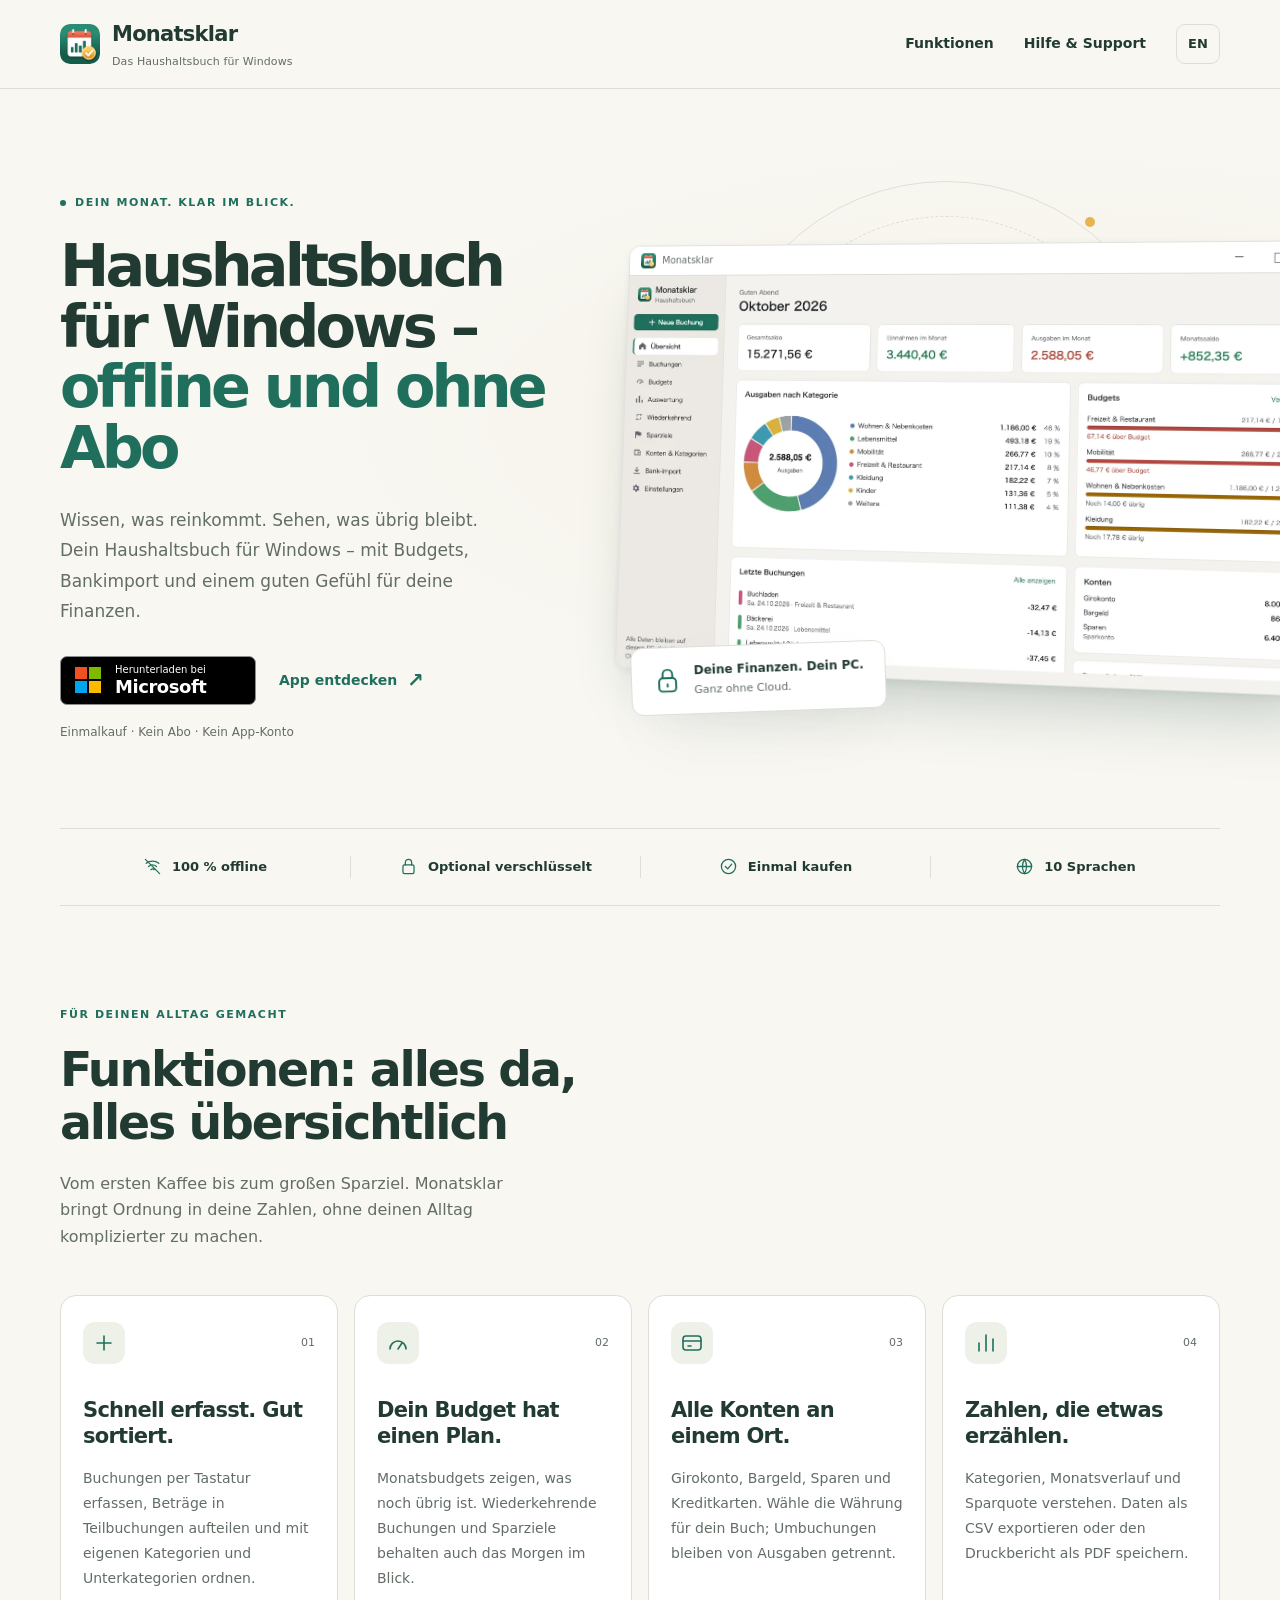
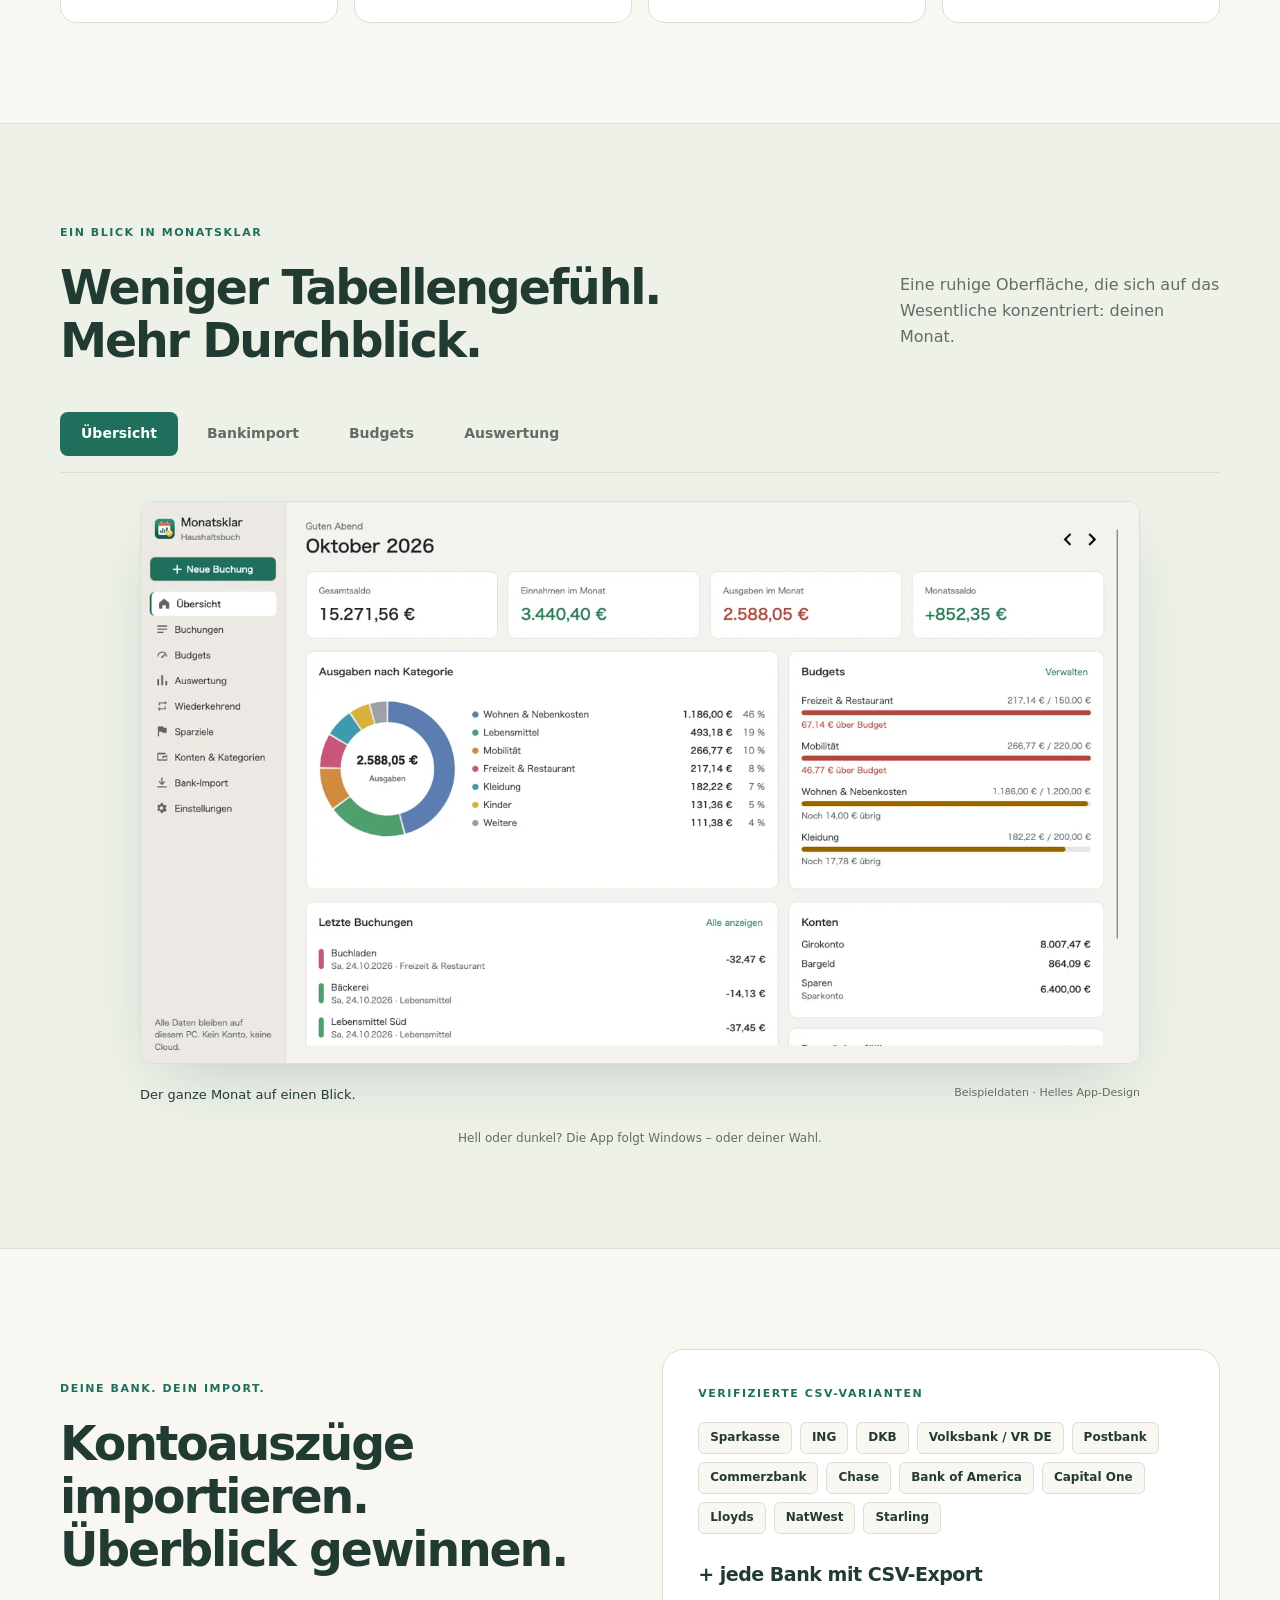
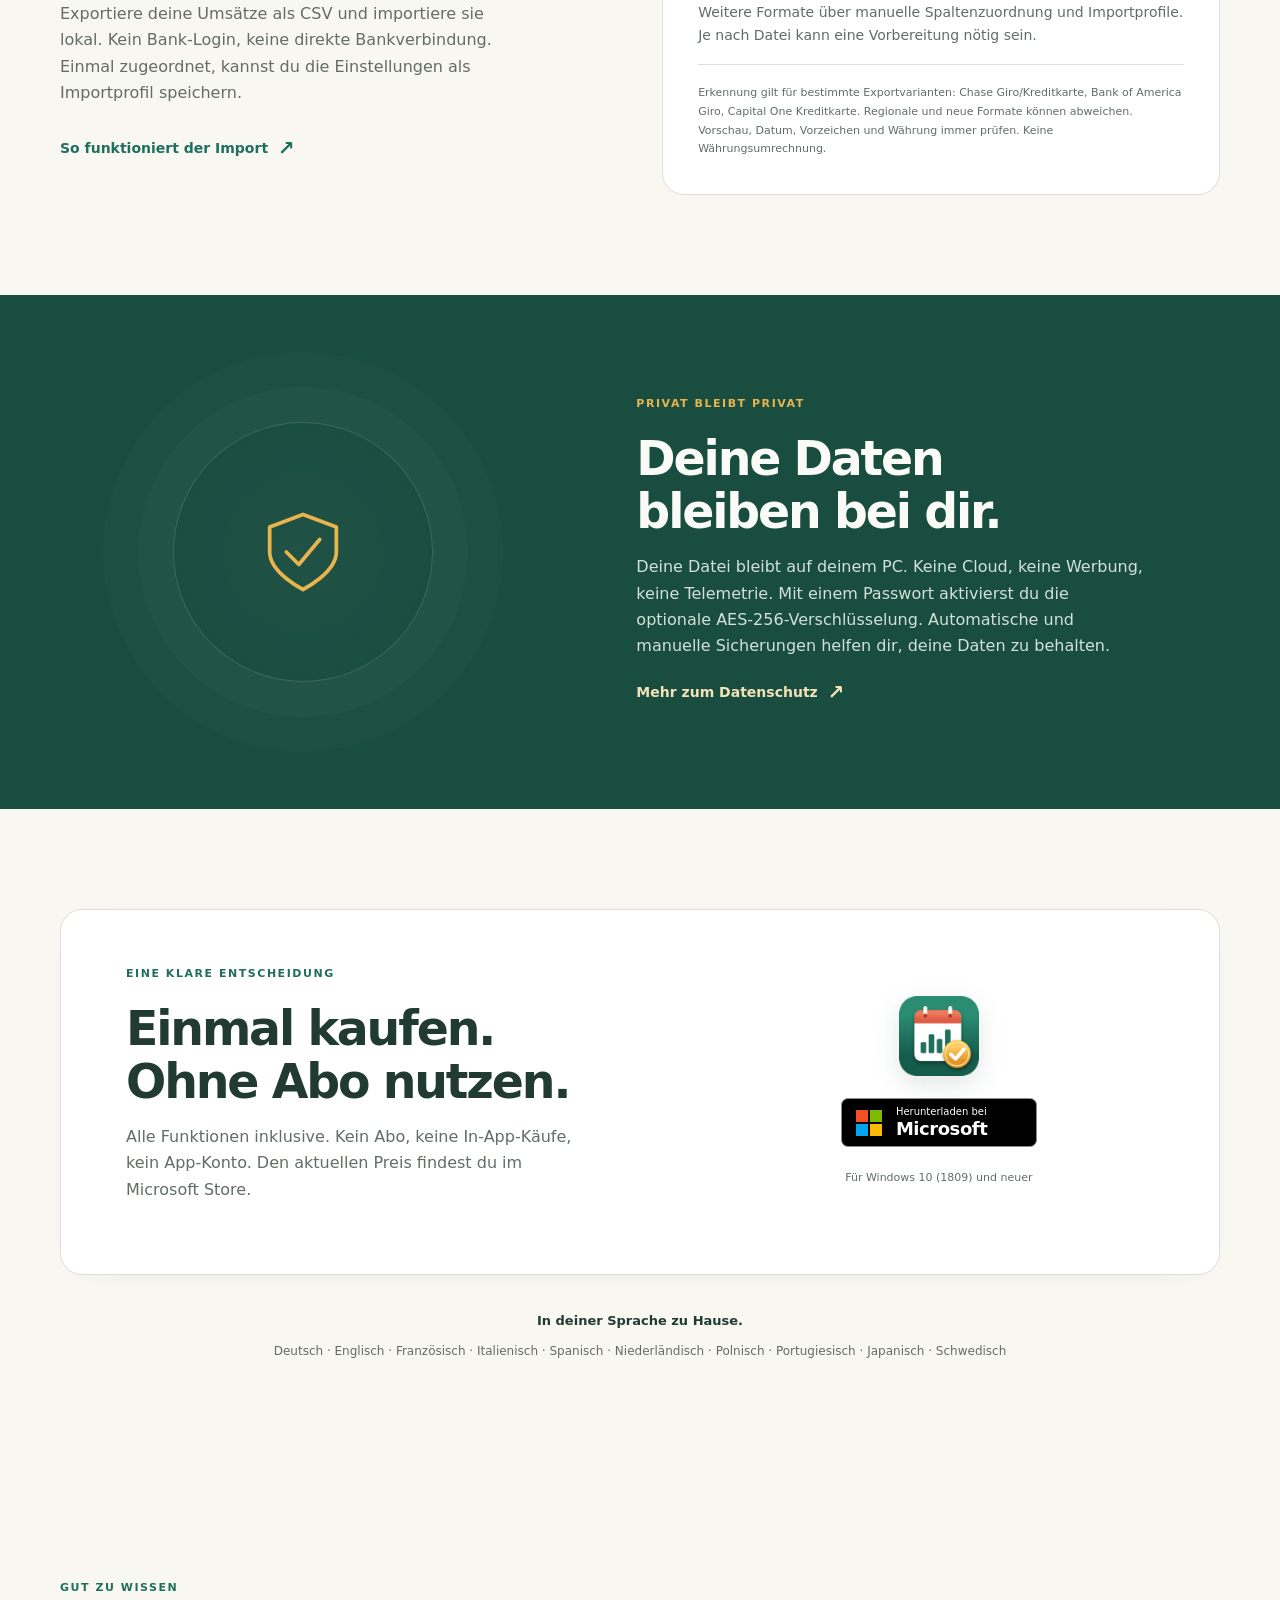
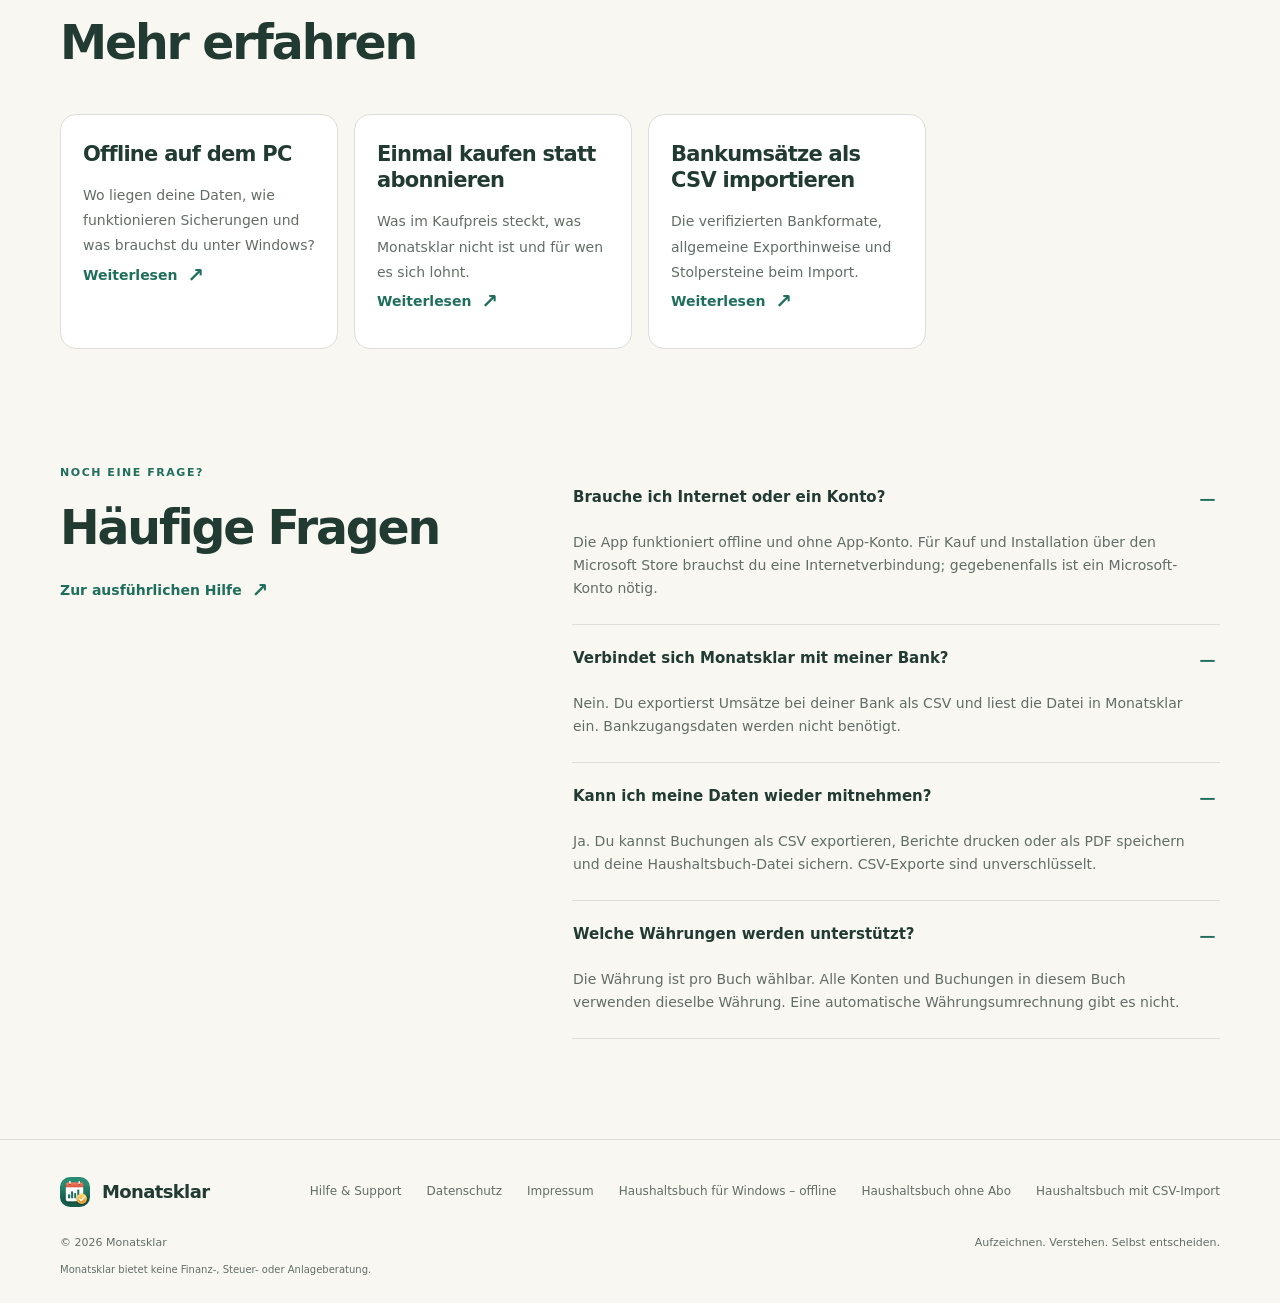
==== commit 7a412cf9: "Statische DE/EN-Seiten, hreflang, JSON-LD, Sitemap, Landingpages, Bewertungs-Link" ====
--- a/index.html
+++ b/index.html
@@ -1,200 +1,234 @@
-<!doctype html><html lang="de"><head>
+<!DOCTYPE html>
+<html lang="de"><head>
 <meta charset="utf-8">
 <meta name="viewport" content="width=device-width,initial-scale=1">
 <meta name="color-scheme" content="light dark">
 <meta name="theme-color" content="#F8F7F2" media="(prefers-color-scheme: light)">
 <meta name="theme-color" content="#121D19" media="(prefers-color-scheme: dark)">
-<title>Monatsklar – Dein Offline-Haushaltsbuch für Windows</title>
-<meta name="description" content="Dein Monat. Klar im Blick. Monatsklar für Windows: Ausgaben, Budgets und Bankimport. Offline, optional verschlüsselt, einmal kaufen. Ohne Abo oder App-Konto.">
+<title>Haushaltsbuch für Windows offline – ohne Abo · Monatsklar</title>
+<meta name="description" content="Monatsklar: Haushaltsbuch für Windows. Offline, ohne Konto, ohne Abo. Bank-CSV importieren, Budgets planen, optional mit Passwort verschlüsseln. Einmal kaufen im Microsoft Store.">
 <link rel="canonical" href="https://minh.systems/Monatsklar/">
-<link rel="alternate" hreflang="de" href="https://minh.systems/Monatsklar/?lang=de">
-<link rel="alternate" hreflang="en" href="https://minh.systems/Monatsklar/?lang=en">
+<link rel="alternate" hreflang="de" href="https://minh.systems/Monatsklar/">
+<link rel="alternate" hreflang="en" href="https://minh.systems/Monatsklar/en/">
 <link rel="alternate" hreflang="x-default" href="https://minh.systems/Monatsklar/">
 <meta property="og:type" content="website">
 <meta property="og:site_name" content="Monatsklar">
+<meta property="og:locale" content="de_DE">
+<meta property="og:locale:alternate" content="en_US">
 <meta property="og:title" content="Monatsklar – Dein Monat. Klar im Blick.">
-<meta property="og:description" content="Das Offline-Haushaltsbuch für Windows. Einmal kaufen. Ohne Abo, Konto oder Cloud.">
+<meta property="og:description" content="Monatsklar: Haushaltsbuch für Windows. Offline, ohne Konto, ohne Abo. Bank-CSV importieren, Budgets planen, optional mit Passwort verschlüsseln. Einmal kaufen im Microsoft Store.">
 <meta property="og:url" content="https://minh.systems/Monatsklar/">
 <meta property="og:image" content="https://minh.systems/Monatsklar/img/og.png">
 <meta property="og:image:width" content="1200">
 <meta property="og:image:height" content="630">
-<meta property="og:image:alt" content="Monatsklar – Dein Monat. Klar im Blick. Offline-Haushaltsbuch für Windows.">
+<meta property="og:image:alt" content="Monatsklar – Haushaltsbuch für Windows">
 <meta name="twitter:card" content="summary_large_image">
 <meta name="twitter:title" content="Monatsklar – Dein Monat. Klar im Blick.">
-<meta name="twitter:description" content="Dein Offline-Haushaltsbuch für Windows. Einmalkauf, kein Abo.">
+<meta name="twitter:description" content="Monatsklar: Haushaltsbuch für Windows. Offline, ohne Konto, ohne Abo. Bank-CSV importieren, Budgets planen, optional mit Passwort verschlüsseln. Einmal kaufen im Microsoft Store.">
 <meta name="twitter:image" content="https://minh.systems/Monatsklar/img/og.png">
 <link rel="icon" href="favicon.png">
 <link rel="apple-touch-icon" href="img/logo.png">
-<link rel="stylesheet" href="style.css?v=2">
-<script src="lang.js"></script></head><body><a class="skip" href="#main"><span data-l="de">Zum Inhalt</span><span data-l="en">Skip to content</span></a>
-<header class="top"><nav class="wrap" aria-label="Navigation"><a class="brand" href="./"><img src="img/logo.png" alt="" width="40" height="40"><span>Monatsklar<small><span data-l="de">Das Haushaltsbuch für Windows</span><span data-l="en">The budget book for Windows</span></small></span></a>
-<div class="links"><a href="#funktionen"><span data-l="de">Funktionen</span><span data-l="en">Features</span></a><a href="support.html"><span data-l="de">Hilfe &amp; Support</span><span data-l="en">Help &amp; support</span></a><button class="lang" type="button" onclick="toggleLang()" aria-label="Sprache wechseln / Switch language"><span data-l="de">EN</span><span data-l="en">DE</span></button>
+<link rel="stylesheet" href="style.css?v=3">
+<script>(function(){if(/[?&]lang=en(?:&|$)/.test(location.search)){location.replace('en/'+location.pathname.split('/').pop()+location.hash);}})();</script>
+<script src="site.js" defer></script>
+<script type="application/ld+json">
+{
+  "@context": "https://schema.org",
+  "@type": "SoftwareApplication",
+  "name": "Monatsklar",
+  "alternateName": "Monatsklar – Haushaltsbuch",
+  "applicationCategory": "FinanceApplication",
+  "operatingSystem": "Windows 10, Windows 11",
+  "description": "Offline-Haushaltsbuch für Windows: Bank-CSV-Import, Budgets, Sparziele, optionale AES-256-Verschlüsselung. Einmalkauf ohne Abo.",
+  "url": "https://minh.systems/Monatsklar/",
+  "downloadUrl": "https://apps.microsoft.com/detail/9N6JM2J3LC27",
+  "inLanguage": [
+    "de",
+    "en",
+    "fr",
+    "it",
+    "es",
+    "nl",
+    "pl",
+    "pt",
+    "ja",
+    "sv"
+  ],
+  "image": "https://minh.systems/Monatsklar/img/og.png",
+  "offers": {
+    "@type": "Offer",
+    "price": "5.99",
+    "priceCurrency": "EUR",
+    "availability": "https://schema.org/InStock",
+    "url": "https://apps.microsoft.com/detail/9N6JM2J3LC27"
+  }
+}
+</script>
+</head><body><a class="skip" href="#main">Zum Inhalt</a>
+<header class="top"><nav aria-label="Navigation" class="wrap"><a class="brand" href="./"><img alt="" height="40" src="img/logo.png" width="40"/><span>Monatsklar<small>Das Haushaltsbuch für Windows</small></span></a>
+<div class="links"><a href="#funktionen">Funktionen</a><a href="support.html">Hilfe &amp; Support</a><a class="lang" href="en/" hreflang="en" lang="en" aria-label="Switch to English">EN</a>
 </div></nav>
 </header>
 <main id="main">
 <section class="hero">
 <div class="wrap hero-grid">
 <div class="hero-copy">
-<p class="eyebrow"><span class="status-dot"></span><span data-l="de">Weniger Aufwand. Mehr Überblick.</span><span data-l="en">Less effort. More clarity.</span></p>
-<h1><span data-l="de">Dein Monat.<br><em>Klar im Blick.</em></span><span data-l="en">Your month.<br><em>All clear.</em></span></h1>
-<p class="lead"><span data-l="de">Wissen, was reinkommt. Sehen, was übrig bleibt. Dein Haushaltsbuch für Windows – mit Budgets, Bankimport und einem guten Gefühl für deine Finanzen.</span><span data-l="en">Know what comes in. See what’s left. Your budget book for Windows – with budgets, bank imports and a clearer view of your finances.</span></p>
-<div class="actions"><a class="msbadge" href="https://apps.microsoft.com/detail/TODO-STORE-ID" target="_blank" rel="noopener"><svg viewBox="0 0 26 26" aria-hidden="true"><path fill="#F25022" d="M0 0h12v12H0z"/><path fill="#7FBA00" d="M14 0h12v12H14z"/><path fill="#00A4EF" d="M0 14h12v12H0z"/><path fill="#FFB900" d="M14 14h12v12H14z"/></svg><span><small><span data-l="de">Herunterladen bei</span><span data-l="en">Get it from</span></small><strong>Microsoft</strong></span></a><a class="text-link" href="#einblicke"><span data-l="de">App entdecken</span><span data-l="en">Explore the app</span> <span aria-hidden="true">↗</span></a>
-</div>
-<p class="note"><span data-l="de">Einmalkauf · Kein Abo · Kein App-Konto</span><span data-l="en">One-time purchase · No subscription · No app account</span></p>
+<p class="eyebrow"><span class="status-dot"></span>Dein Monat. Klar im Blick.</p>
+<h1>Haushaltsbuch für Windows – <em>offline und ohne Abo</em></h1>
+<p class="lead">Wissen, was reinkommt. Sehen, was übrig bleibt. Dein Haushaltsbuch für Windows – mit Budgets, Bankimport und einem guten Gefühl für deine Finanzen.</p>
+<div class="actions"><a class="msbadge" href="https://apps.microsoft.com/detail/9N6JM2J3LC27" rel="noopener" target="_blank"><svg aria-hidden="true" viewbox="0 0 26 26"><path d="M0 0h12v12H0z" fill="#F25022"></path><path d="M14 0h12v12H14z" fill="#7FBA00"></path><path d="M0 14h12v12H0z" fill="#00A4EF"></path><path d="M14 14h12v12H14z" fill="#FFB900"></path></svg><span><small>Herunterladen bei</small><strong>Microsoft</strong></span></a><a class="text-link" href="#einblicke">App entdecken <span aria-hidden="true">↗</span></a>
+</div>
+<p class="note">Einmalkauf · Kein Abo · Kein App-Konto</p>
 </div>
 <div class="hero-visual">
-<div class="visual-orbit" aria-hidden="true">
+<div aria-hidden="true" class="visual-orbit">
 </div>
 <div class="app-window">
-<div class="window-bar"><span><img src="img/logo.png" width="16" height="16" alt=""> Monatsklar</span><span class="window-controls" aria-hidden="true">─ &nbsp; □ &nbsp; ×</span>
-</div>
-<picture data-l="de"><source media="(prefers-color-scheme: dark)" srcset="img/de-08-dark-mode.webp"><img src="img/de-01-overview.webp" alt="Monatsklar: Monatsübersicht mit Einnahmen, Ausgaben und Budgets" width="1440" height="810" fetchpriority="high" decoding="async">
-</picture>
-<picture data-l="en"><source media="(prefers-color-scheme: dark)" srcset="img/en-08-dark-mode.webp"><img src="img/en-01-overview.webp" alt="Monatsklar: monthly overview with income, spending and budgets" width="1440" height="810" fetchpriority="high" decoding="async">
-</picture>
-</div>
-<div class="local-label"><svg viewBox="0 0 24 24" fill="none" stroke="currentColor" stroke-width="1.6" stroke-linecap="round" stroke-linejoin="round" aria-hidden="true"><rect x="5" y="10" width="14" height="11" rx="3"/><path d="M8 10V7a4 4 0 0 1 8 0v3m-4 5v2"/></svg><div><strong><span data-l="de">Deine Finanzen. Dein PC.</span><span data-l="en">Your finances. Your PC.</span></strong><span><span data-l="de">Ganz ohne Cloud.</span><span data-l="en">Entirely cloud-free.</span></span>
-</div>
-</div>
-</div>
-</div>
-</section>
-<div class="wrap">
-<ul class="trust"><li><svg viewBox="0 0 24 24" fill="none" stroke="currentColor" stroke-width="1.6" stroke-linecap="round" stroke-linejoin="round" aria-hidden="true"><path d="M4 8a13 13 0 0 1 16 0M7 12a8 8 0 0 1 10 0m-7 4a3 3 0 0 1 4 0M3 3l18 18"/></svg><span data-l="de">100 % offline</span><span data-l="en">100% offline</span></li><li><svg viewBox="0 0 24 24" fill="none" stroke="currentColor" stroke-width="1.6" stroke-linecap="round" stroke-linejoin="round" aria-hidden="true"><rect x="5" y="10" width="14" height="11" rx="2"/><path d="M8 10V7a4 4 0 0 1 8 0v3"/></svg><span data-l="de">Optional verschlüsselt</span><span data-l="en">Optional encryption</span></li><li><svg viewBox="0 0 24 24" fill="none" stroke="currentColor" stroke-width="1.6" stroke-linecap="round" stroke-linejoin="round" aria-hidden="true"><circle cx="12" cy="12" r="9"/><path d="m8 12 3 3 5-6"/></svg><span data-l="de">Einmal kaufen</span><span data-l="en">Buy once</span></li><li><svg viewBox="0 0 24 24" fill="none" stroke="currentColor" stroke-width="1.6" stroke-linecap="round" stroke-linejoin="round" aria-hidden="true"><circle cx="12" cy="12" r="9"/><path d="M3 12h18M12 3a18 18 0 0 1 0 18 18 18 0 0 1 0-18"/></svg><span data-l="de">10 Sprachen</span><span data-l="en">10 languages</span></li>
+<div class="window-bar"><span><img alt="" height="16" src="img/logo.png" width="16"/> Monatsklar</span><span aria-hidden="true" class="window-controls">─   □   ×</span>
+</div>
+<picture><source media="(prefers-color-scheme: dark)" srcset="img/de-08-dark-mode.webp"/><img alt="Monatsklar: Monatsübersicht mit Einnahmen, Ausgaben und Budgets" decoding="async" fetchpriority="high" height="810" src="img/de-01-overview.webp" width="1440"/>
+</picture>
+
+</div>
+<div class="local-label"><svg aria-hidden="true" fill="none" stroke="currentColor" stroke-linecap="round" stroke-linejoin="round" stroke-width="1.6" viewbox="0 0 24 24"><rect height="11" rx="3" width="14" x="5" y="10"></rect><path d="M8 10V7a4 4 0 0 1 8 0v3m-4 5v2"></path></svg><div><strong>Deine Finanzen. Dein PC.</strong><span>Ganz ohne Cloud.</span>
+</div>
+</div>
+</div>
+</div>
+</section>
+<div class="wrap">
+<ul class="trust"><li><svg aria-hidden="true" fill="none" stroke="currentColor" stroke-linecap="round" stroke-linejoin="round" stroke-width="1.6" viewbox="0 0 24 24"><path d="M4 8a13 13 0 0 1 16 0M7 12a8 8 0 0 1 10 0m-7 4a3 3 0 0 1 4 0M3 3l18 18"></path></svg>100 % offline</li><li><svg aria-hidden="true" fill="none" stroke="currentColor" stroke-linecap="round" stroke-linejoin="round" stroke-width="1.6" viewbox="0 0 24 24"><rect height="11" rx="2" width="14" x="5" y="10"></rect><path d="M8 10V7a4 4 0 0 1 8 0v3"></path></svg>Optional verschlüsselt</li><li><svg aria-hidden="true" fill="none" stroke="currentColor" stroke-linecap="round" stroke-linejoin="round" stroke-width="1.6" viewbox="0 0 24 24"><circle cx="12" cy="12" r="9"></circle><path d="m8 12 3 3 5-6"></path></svg>Einmal kaufen</li><li><svg aria-hidden="true" fill="none" stroke="currentColor" stroke-linecap="round" stroke-linejoin="round" stroke-width="1.6" viewbox="0 0 24 24"><circle cx="12" cy="12" r="9"></circle><path d="M3 12h18M12 3a18 18 0 0 1 0 18 18 18 0 0 1 0-18"></path></svg>10 Sprachen</li>
 </ul>
 </div>
 <section id="funktionen">
 <div class="wrap">
 <div class="section-heading">
-<p class="kicker"><span data-l="de">Für deinen Alltag gemacht</span><span data-l="en">Made for everyday life</span></p>
-<h2><span data-l="de">Alles da.<br>Alles schön übersichtlich.</span><span data-l="en">Everything you need.<br>Clearly organised.</span></h2><p><span data-l="de">Vom ersten Kaffee bis zum großen Sparziel. Monatsklar bringt Ordnung in deine Zahlen, ohne deinen Alltag komplizierter zu machen.</span><span data-l="en">From your first coffee to your next big savings goal. Bring order to your numbers without complicating your day.</span></p>
+<p class="kicker">Für deinen Alltag gemacht</p>
+<h2>Funktionen: alles da,<br/>alles übersichtlich</h2><p>Vom ersten Kaffee bis zum großen Sparziel. Monatsklar bringt Ordnung in deine Zahlen, ohne deinen Alltag komplizierter zu machen.</p>
 </div>
 <div class="feature-grid">
 <article class="feature-card">
-<div class="card-top"><span class="ico"><svg viewBox="0 0 24 24" fill="none" stroke="currentColor" stroke-width="1.6" stroke-linecap="round" stroke-linejoin="round" aria-hidden="true"><path d="M12 5v14M5 12h14"/></svg></span><span class="card-number">01</span>
-</div>
-<h3><span data-l="de">Schnell erfasst. Gut sortiert.</span><span data-l="en">Quick entries. Neatly sorted.</span></h3><p><span data-l="de">Buchungen per Tastatur erfassen, Beträge in Teilbuchungen aufteilen und mit eigenen Kategorien und Unterkategorien ordnen.</span><span data-l="en">Add entries with your keyboard, split amounts across categories and organise them with your own categories and subcategories.</span></p>
-</article>
-<article class="feature-card">
-<div class="card-top"><span class="ico"><svg viewBox="0 0 24 24" fill="none" stroke="currentColor" stroke-width="1.6" stroke-linecap="round" stroke-linejoin="round" aria-hidden="true"><path d="M4 18a8 8 0 1 1 16 0m-8 0 4-6"/></svg></span><span class="card-number">02</span>
-</div>
-<h3><span data-l="de">Dein Budget hat einen Plan.</span><span data-l="en">Give your budget a plan.</span></h3><p><span data-l="de">Monatsbudgets zeigen, was noch übrig ist. Wiederkehrende Buchungen und Sparziele behalten auch das Morgen im Blick.</span><span data-l="en">Monthly budgets show what’s left. Recurring entries and savings goals help you keep an eye on what’s next.</span></p>
-</article>
-<article class="feature-card">
-<div class="card-top"><span class="ico"><svg viewBox="0 0 24 24" fill="none" stroke="currentColor" stroke-width="1.6" stroke-linecap="round" stroke-linejoin="round" aria-hidden="true"><rect x="3" y="5" width="18" height="14" rx="3"/><path d="M3 10h18m-13 5h3"/></svg></span><span class="card-number">03</span>
-</div>
-<h3><span data-l="de">Alle Konten an einem Ort.</span><span data-l="en">All your accounts together.</span></h3><p><span data-l="de">Girokonto, Bargeld, Sparen und Kreditkarten. Wähle die Währung für dein Buch; Umbuchungen bleiben von Ausgaben getrennt.</span><span data-l="en">Current accounts, cash, savings and credit cards. Choose one currency for your book; transfers stay separate from expenses.</span></p>
-</article>
-<article class="feature-card">
-<div class="card-top"><span class="ico"><svg viewBox="0 0 24 24" fill="none" stroke="currentColor" stroke-width="1.6" stroke-linecap="round" stroke-linejoin="round" aria-hidden="true"><path d="M5 20V12m7 8V4m7 16V8"/></svg></span><span class="card-number">04</span>
-</div>
-<h3><span data-l="de">Zahlen, die etwas erzählen.</span><span data-l="en">Numbers that make sense.</span></h3><p><span data-l="de">Kategorien, Monatsverlauf und Sparquote verstehen. Daten als CSV exportieren oder den Druckbericht als PDF speichern.</span><span data-l="en">Understand categories, monthly trends and your savings rate. Export CSV files or save the printable report as a PDF.</span></p>
-</article>
-</div>
-</div>
-</section>
-<section id="einblicke" class="showcase">
+<div class="card-top"><span class="ico"><svg aria-hidden="true" fill="none" stroke="currentColor" stroke-linecap="round" stroke-linejoin="round" stroke-width="1.6" viewbox="0 0 24 24"><path d="M12 5v14M5 12h14"></path></svg></span><span class="card-number">01</span>
+</div>
+<h3>Schnell erfasst. Gut sortiert.</h3><p>Buchungen per Tastatur erfassen, Beträge in Teilbuchungen aufteilen und mit eigenen Kategorien und Unterkategorien ordnen.</p>
+</article>
+<article class="feature-card">
+<div class="card-top"><span class="ico"><svg aria-hidden="true" fill="none" stroke="currentColor" stroke-linecap="round" stroke-linejoin="round" stroke-width="1.6" viewbox="0 0 24 24"><path d="M4 18a8 8 0 1 1 16 0m-8 0 4-6"></path></svg></span><span class="card-number">02</span>
+</div>
+<h3>Dein Budget hat einen Plan.</h3><p>Monatsbudgets zeigen, was noch übrig ist. Wiederkehrende Buchungen und Sparziele behalten auch das Morgen im Blick.</p>
+</article>
+<article class="feature-card">
+<div class="card-top"><span class="ico"><svg aria-hidden="true" fill="none" stroke="currentColor" stroke-linecap="round" stroke-linejoin="round" stroke-width="1.6" viewbox="0 0 24 24"><rect height="14" rx="3" width="18" x="3" y="5"></rect><path d="M3 10h18m-13 5h3"></path></svg></span><span class="card-number">03</span>
+</div>
+<h3>Alle Konten an einem Ort.</h3><p>Girokonto, Bargeld, Sparen und Kreditkarten. Wähle die Währung für dein Buch; Umbuchungen bleiben von Ausgaben getrennt.</p>
+</article>
+<article class="feature-card">
+<div class="card-top"><span class="ico"><svg aria-hidden="true" fill="none" stroke="currentColor" stroke-linecap="round" stroke-linejoin="round" stroke-width="1.6" viewbox="0 0 24 24"><path d="M5 20V12m7 8V4m7 16V8"></path></svg></span><span class="card-number">04</span>
+</div>
+<h3>Zahlen, die etwas erzählen.</h3><p>Kategorien, Monatsverlauf und Sparquote verstehen. Daten als CSV exportieren oder den Druckbericht als PDF speichern.</p>
+</article>
+</div>
+</div>
+</section>
+<section class="showcase" id="einblicke">
 <div class="wrap">
 <div class="section-heading inline-heading"><div>
-<p class="kicker"><span data-l="de">Ein Blick in Monatsklar</span><span data-l="en">Meet Monatsklar</span></p>
-<h2><span data-l="de">Weniger Tabellengefühl.<br>Mehr Durchblick.</span><span data-l="en">Less spreadsheet.<br>More perspective.</span></h2>
-</div><p><span data-l="de">Eine ruhige Oberfläche, die sich auf das Wesentliche konzentriert: deinen Monat.</span><span data-l="en">A calm workspace that focuses on what matters: your month.</span></p>
-</div>
-<div class="gallery-tabs" role="tablist" aria-label="App-Ansichten / App views"><button type="button" role="tab" id="tab-0" aria-controls="panel-0" aria-selected="true" tabindex="0" onclick="selectView(0)"><span data-l="de">Übersicht</span><span data-l="en">Overview</span></button><button type="button" role="tab" id="tab-1" aria-controls="panel-1" aria-selected="false" tabindex="-1" onclick="selectView(1)"><span data-l="de">Bankimport</span><span data-l="en">Bank import</span></button><button type="button" role="tab" id="tab-2" aria-controls="panel-2" aria-selected="false" tabindex="-1" onclick="selectView(2)"><span data-l="de">Budgets</span><span data-l="en">Budgets</span></button><button type="button" role="tab" id="tab-3" aria-controls="panel-3" aria-selected="false" tabindex="-1" onclick="selectView(3)"><span data-l="de">Auswertung</span><span data-l="en">Reports</span></button>
-</div>
-<div class="gallery-panel" role="tabpanel" id="panel-0" aria-labelledby="tab-0" tabindex="0" ><figure>
-<div class="gallery-window">
-<picture data-l="de"><img src="img/de-01-overview.webp" alt="Monatsklar – Übersicht" width="1440" height="810" loading="lazy" decoding="async">
-</picture>
-<picture data-l="en"><img src="img/en-01-overview.webp" alt="Monatsklar – Overview" width="1440" height="810" loading="lazy" decoding="async">
-</picture>
-</div><figcaption><span><span data-l="de">Der ganze Monat auf einen Blick.</span><span data-l="en">Your whole month at a glance.</span></span><span class="demo-label"><span data-l="de">Beispieldaten · Helles App-Design</span><span data-l="en">Demo data · Light app theme</span></span></figcaption></figure>
-</div>
-<div class="gallery-panel" role="tabpanel" id="panel-1" aria-labelledby="tab-1" tabindex="0" hidden><figure>
-<div class="gallery-window">
-<picture data-l="de"><img src="img/de-02-csv-import.webp" alt="Monatsklar – Bankimport" width="1440" height="810" loading="lazy" decoding="async">
-</picture>
-<picture data-l="en"><img src="img/en-02-csv-import.webp" alt="Monatsklar – Bank import" width="1440" height="810" loading="lazy" decoding="async">
-</picture>
-</div><figcaption><span><span data-l="de">Datei auswählen. Vorschau prüfen. Fertig.</span><span data-l="en">Choose a file. Check the preview. Done.</span></span><span class="demo-label"><span data-l="de">Beispieldaten · Helles App-Design</span><span data-l="en">Demo data · Light app theme</span></span></figcaption></figure>
-</div>
-<div class="gallery-panel" role="tabpanel" id="panel-2" aria-labelledby="tab-2" tabindex="0" hidden><figure>
-<div class="gallery-window">
-<picture data-l="de"><img src="img/de-03-budgets.webp" alt="Monatsklar – Budgets" width="1440" height="810" loading="lazy" decoding="async">
-</picture>
-<picture data-l="en"><img src="img/en-03-budgets.webp" alt="Monatsklar – Budgets" width="1440" height="810" loading="lazy" decoding="async">
-</picture>
-</div><figcaption><span><span data-l="de">Ein klares Limit für jede Kategorie.</span><span data-l="en">A clear limit for every category.</span></span><span class="demo-label"><span data-l="de">Beispieldaten · Helles App-Design</span><span data-l="en">Demo data · Light app theme</span></span></figcaption></figure>
-</div>
-<div class="gallery-panel" role="tabpanel" id="panel-3" aria-labelledby="tab-3" tabindex="0" hidden><figure>
-<div class="gallery-window">
-<picture data-l="de"><img src="img/de-05-reports.webp" alt="Monatsklar – Auswertung" width="1440" height="810" loading="lazy" decoding="async">
-</picture>
-<picture data-l="en"><img src="img/en-05-reports.webp" alt="Monatsklar – Reports" width="1440" height="810" loading="lazy" decoding="async">
-</picture>
-</div><figcaption><span><span data-l="de">Verstehen, wohin dein Geld geht.</span><span data-l="en">Understand where your money goes.</span></span><span class="demo-label"><span data-l="de">Beispieldaten · Helles App-Design</span><span data-l="en">Demo data · Light app theme</span></span></figcaption></figure>
-</div>
-<p class="gallery-note"><span data-l="de">Hell oder dunkel? Die App folgt Windows – oder deiner Wahl.</span><span data-l="en">Light or dark? The app follows Windows – or your preference.</span></p>
+<p class="kicker">Ein Blick in Monatsklar</p>
+<h2>Weniger Tabellengefühl.<br/>Mehr Durchblick.</h2>
+</div><p>Eine ruhige Oberfläche, die sich auf das Wesentliche konzentriert: deinen Monat.</p>
+</div>
+<div aria-label="App-Ansichten" class="gallery-tabs" role="tablist"><button aria-controls="panel-0" aria-selected="true" id="tab-0" onclick="selectView(0)" role="tab" tabindex="0" type="button">Übersicht</button><button aria-controls="panel-1" aria-selected="false" id="tab-1" onclick="selectView(1)" role="tab" tabindex="-1" type="button">Bankimport</button><button aria-controls="panel-2" aria-selected="false" id="tab-2" onclick="selectView(2)" role="tab" tabindex="-1" type="button">Budgets</button><button aria-controls="panel-3" aria-selected="false" id="tab-3" onclick="selectView(3)" role="tab" tabindex="-1" type="button">Auswertung</button>
+</div>
+<div aria-labelledby="tab-0" class="gallery-panel" id="panel-0" role="tabpanel" tabindex="0"><figure>
+<div class="gallery-window">
+<picture><img alt="Monatsklar – Übersicht" decoding="async" height="810" loading="lazy" src="img/de-01-overview.webp" width="1440"/>
+</picture>
+
+</div><figcaption><span>Der ganze Monat auf einen Blick.</span><span class="demo-label">Beispieldaten · Helles App-Design</span></figcaption></figure>
+</div>
+<div aria-labelledby="tab-1" class="gallery-panel" hidden="" id="panel-1" role="tabpanel" tabindex="0"><figure>
+<div class="gallery-window">
+<picture><img alt="Monatsklar – Bankimport" decoding="async" height="810" loading="lazy" src="img/de-02-csv-import.webp" width="1440"/>
+</picture>
+
+</div><figcaption><span>Datei auswählen. Vorschau prüfen. Fertig.</span><span class="demo-label">Beispieldaten · Helles App-Design</span></figcaption></figure>
+</div>
+<div aria-labelledby="tab-2" class="gallery-panel" hidden="" id="panel-2" role="tabpanel" tabindex="0"><figure>
+<div class="gallery-window">
+<picture><img alt="Monatsklar – Budgets" decoding="async" height="810" loading="lazy" src="img/de-03-budgets.webp" width="1440"/>
+</picture>
+
+</div><figcaption><span>Ein klares Limit für jede Kategorie.</span><span class="demo-label">Beispieldaten · Helles App-Design</span></figcaption></figure>
+</div>
+<div aria-labelledby="tab-3" class="gallery-panel" hidden="" id="panel-3" role="tabpanel" tabindex="0"><figure>
+<div class="gallery-window">
+<picture><img alt="Monatsklar – Auswertung" decoding="async" height="810" loading="lazy" src="img/de-05-reports.webp" width="1440"/>
+</picture>
+
+</div><figcaption><span>Verstehen, wohin dein Geld geht.</span><span class="demo-label">Beispieldaten · Helles App-Design</span></figcaption></figure>
+</div>
+<p class="gallery-note">Hell oder dunkel? Die App folgt Windows – oder deiner Wahl.</p>
 </div>
 </section>
 <section id="bankimport">
 <div class="wrap import-grid"><div>
-<p class="kicker"><span data-l="de">Deine Bank. Dein Import.</span><span data-l="en">Your bank. Your import.</span></p>
-<h2><span data-l="de">Kontoauszüge rein.<br>Überblick raus.</span><span data-l="en">Statements in.<br>Clarity out.</span></h2>
-<p class="section-copy"><span data-l="de">Exportiere deine Umsätze als CSV und importiere sie lokal. Kein Bank-Login, keine direkte Bankverbindung. Einmal zugeordnet, kannst du die Einstellungen als Importprofil speichern.</span><span data-l="en">Export your transactions as CSV and import them locally. No bank login or direct bank connection. Save your column mappings as an import profile for next time.</span></p><a class="text-link" href="support.html#import"><span data-l="de">So funktioniert der Import</span><span data-l="en">How importing works</span> <span aria-hidden="true">↗</span></a>
+<p class="kicker">Deine Bank. Dein Import.</p>
+<h2>Kontoauszüge importieren.<br/>Überblick gewinnen.</h2>
+<p class="section-copy">Exportiere deine Umsätze als CSV und importiere sie lokal. Kein Bank-Login, keine direkte Bankverbindung. Einmal zugeordnet, kannst du die Einstellungen als Importprofil speichern.</p><a class="text-link" href="support.html#import">So funktioniert der Import <span aria-hidden="true">↗</span></a>
 </div>
 <div class="bank-card">
-<p class="kicker"><span data-l="de">Verifizierte CSV-Varianten</span><span data-l="en">Verified CSV variants</span></p>
+<p class="kicker">Verifizierte CSV-Varianten</p>
 <div class="banks"><span>Sparkasse</span><span>ING</span><span>DKB</span><span>Volksbank / VR DE</span><span>Postbank</span><span>Commerzbank</span><span>Chase</span><span>Bank of America</span><span>Capital One</span><span>Lloyds</span><span>NatWest</span><span>Starling</span>
 </div>
-<h3><span data-l="de">+ jede Bank mit CSV-Export</span><span data-l="en">+ any bank with CSV export</span></h3><p><span data-l="de">Weitere Formate über manuelle Spaltenzuordnung und Importprofile. Je nach Datei kann eine Vorbereitung nötig sein.</span><span data-l="en">Use manual column mapping and import profiles for other formats. Some files may need preparation.</span></p>
-<p class="note"><span data-l="de">Erkennung gilt für bestimmte Exportvarianten: Chase Giro/Kreditkarte, Bank of America Giro, Capital One Kreditkarte. Regionale und neue Formate können abweichen. Vorschau, Datum, Vorzeichen und Währung immer prüfen. Keine Währungsumrechnung.</span><span data-l="en">Detection applies to specific export variants: Chase checking/credit card, Bank of America checking, Capital One credit card. Regional and new formats may differ. Always check the preview, dates, signs and currency. No currency conversion.</span></p>
+<h3>+ jede Bank mit CSV-Export</h3><p>Weitere Formate über manuelle Spaltenzuordnung und Importprofile. Je nach Datei kann eine Vorbereitung nötig sein.</p>
+<p class="note">Erkennung gilt für bestimmte Exportvarianten: Chase Giro/Kreditkarte, Bank of America Giro, Capital One Kreditkarte. Regionale und neue Formate können abweichen. Vorschau, Datum, Vorzeichen und Währung immer prüfen. Keine Währungsumrechnung.</p>
 </div>
 </div>
 </section>
 <section class="privacy-section">
 <div class="wrap privacy-grid">
-<div class="privacy-mark" aria-hidden="true"><svg viewBox="0 0 24 24" fill="none" stroke="currentColor" stroke-width="1.6" stroke-linecap="round" stroke-linejoin="round" aria-hidden="true"><path d="M12 3 4 6v6c0 5 8 9 8 9s8-4 8-9V6z"/><path d="m8 12 3 3 5-6"/></svg>
+<div aria-hidden="true" class="privacy-mark"><svg aria-hidden="true" fill="none" stroke="currentColor" stroke-linecap="round" stroke-linejoin="round" stroke-width="1.6" viewbox="0 0 24 24"><path d="M12 3 4 6v6c0 5 8 9 8 9s8-4 8-9V6z"></path><path d="m8 12 3 3 5-6"></path></svg>
 </div><div>
-<p class="kicker"><span data-l="de">Privat bleibt privat</span><span data-l="en">Private stays private</span></p>
-<h2><span data-l="de">Dein Haushaltsbuch<br>gehört dir.</span><span data-l="en">Your budget book<br>belongs to you.</span></h2><p><span data-l="de">Deine Datei bleibt auf deinem PC. Keine Cloud, keine Werbung, keine Telemetrie. Mit einem Passwort aktivierst du die optionale AES-256-Verschlüsselung. Automatische und manuelle Sicherungen helfen dir, deine Daten zu behalten.</span><span data-l="en">Your file stays on your PC. No cloud, advertising or telemetry. Set a password to enable optional AES-256 encryption. Automatic and manual backups help you keep your data.</span></p><a class="text-link" href="privacy.html"><span data-l="de">Mehr zum Datenschutz</span><span data-l="en">More about privacy</span> <span aria-hidden="true">↗</span></a>
+<p class="kicker">Privat bleibt privat</p>
+<h2>Deine Daten<br/>bleiben bei dir.</h2><p>Deine Datei bleibt auf deinem PC. Keine Cloud, keine Werbung, keine Telemetrie. Mit einem Passwort aktivierst du die optionale AES-256-Verschlüsselung. Automatische und manuelle Sicherungen helfen dir, deine Daten zu behalten.</p><a class="text-link" href="privacy.html">Mehr zum Datenschutz <span aria-hidden="true">↗</span></a>
 </div>
 </div>
 </section>
 <section id="kaufen">
 <div class="wrap">
 <div class="purchase-card"><div>
-<p class="kicker"><span data-l="de">Eine klare Entscheidung</span><span data-l="en">A clear choice</span></p>
-<h2><span data-l="de">Einmal kaufen.<br>Für immer nutzen.</span><span data-l="en">Buy once.<br>Keep using it.</span></h2><p><span data-l="de">Alle Funktionen inklusive. Kein Abo, keine In-App-Käufe, kein App-Konto. Den aktuellen Preis findest du im Microsoft Store.</span><span data-l="en">All features included. No subscription, in-app purchases or app account. Find the current price in the Microsoft Store.</span></p>
-</div>
-<div class="purchase-action"><img src="img/logo.png" width="80" height="80" alt="Monatsklar"><a class="msbadge" href="https://apps.microsoft.com/detail/TODO-STORE-ID" target="_blank" rel="noopener"><svg viewBox="0 0 26 26" aria-hidden="true"><path fill="#F25022" d="M0 0h12v12H0z"/><path fill="#7FBA00" d="M14 0h12v12H14z"/><path fill="#00A4EF" d="M0 14h12v12H0z"/><path fill="#FFB900" d="M14 14h12v12H14z"/></svg><span><small><span data-l="de">Herunterladen bei</span><span data-l="en">Get it from</span></small><strong>Microsoft</strong></span></a>
-<p class="note"><span data-l="de">Für Windows 10 (1809) und neuer</span><span data-l="en">For Windows 10 (1809) and later</span></p>
-</div>
-</div>
-<div class="language-note"><strong><span data-l="de">In deiner Sprache zu Hause.</span><span data-l="en">Right at home in your language.</span></strong><p><span data-l="de">Deutsch · Englisch · Französisch · Italienisch · Spanisch · Niederländisch · Polnisch · Portugiesisch · Japanisch · Schwedisch</span><span data-l="en">German · English · French · Italian · Spanish · Dutch · Polish · Portuguese · Japanese · Swedish</span></p>
-</div>
-</div>
-</section>
+<p class="kicker">Eine klare Entscheidung</p>
+<h2>Einmal kaufen.<br/>Ohne Abo nutzen.</h2><p>Alle Funktionen inklusive. Kein Abo, keine In-App-Käufe, kein App-Konto. Den aktuellen Preis findest du im Microsoft Store.</p>
+</div>
+<div class="purchase-action"><img alt="Monatsklar" height="80" src="img/logo.png" width="80"/><a class="msbadge" href="https://apps.microsoft.com/detail/9N6JM2J3LC27" rel="noopener" target="_blank"><svg aria-hidden="true" viewbox="0 0 26 26"><path d="M0 0h12v12H0z" fill="#F25022"></path><path d="M14 0h12v12H14z" fill="#7FBA00"></path><path d="M0 14h12v12H0z" fill="#00A4EF"></path><path d="M14 14h12v12H14z" fill="#FFB900"></path></svg><span><small>Herunterladen bei</small><strong>Microsoft</strong></span></a>
+<p class="note">Für Windows 10 (1809) und neuer</p>
+</div>
+</div>
+<div class="language-note"><strong>In deiner Sprache zu Hause.</strong><p>Deutsch · Englisch · Französisch · Italienisch · Spanisch · Niederländisch · Polnisch · Portugiesisch · Japanisch · Schwedisch</p>
+</div>
+</div>
+</section>
+<section id="mehr"><div class="wrap"><div class="section-heading"><p class="kicker">Gut zu wissen</p><h2>Mehr erfahren</h2></div><div class="feature-grid"><article class="feature-card"><h3>Offline auf dem PC</h3><p>Wo liegen deine Daten, wie funktionieren Sicherungen und was brauchst du unter Windows?</p><a class="text-link" href="haushaltsbuch-windows-offline.html">Weiterlesen <span aria-hidden="true">↗</span></a></article><article class="feature-card"><h3>Einmal kaufen statt abonnieren</h3><p>Was im Kaufpreis steckt, was Monatsklar nicht ist und für wen es sich lohnt.</p><a class="text-link" href="haushaltsbuch-ohne-abo.html">Weiterlesen <span aria-hidden="true">↗</span></a></article><article class="feature-card"><h3>Bankumsätze als CSV importieren</h3><p>Die verifizierten Bankformate, allgemeine Exporthinweise und Stolpersteine beim Import.</p><a class="text-link" href="haushaltsbuch-csv-import.html">Weiterlesen <span aria-hidden="true">↗</span></a></article></div></div></section>
 <section class="faq-section">
 <div class="wrap faq-grid"><div>
-<p class="kicker"><span data-l="de">Noch eine Frage?</span><span data-l="en">A few more things</span></p>
-<h2><span data-l="de">Gut zu wissen.</span><span data-l="en">Good to know.</span></h2><a class="text-link" href="support.html"><span data-l="de">Zur ausführlichen Hilfe</span><span data-l="en">Read the full guide</span> <span aria-hidden="true">↗</span></a>
+<p class="kicker">Noch eine Frage?</p>
+<h2>Häufige Fragen</h2><a class="text-link" href="support.html">Zur ausführlichen Hilfe <span aria-hidden="true">↗</span></a>
 </div><div>
-<details><summary><span data-l="de">Brauche ich Internet oder ein Konto?</span><span data-l="en">Do I need internet or an account?</span></summary><p><span data-l="de">Die App funktioniert offline und ohne App-Konto. Für Kauf und Installation über den Microsoft Store brauchst du eine Internetverbindung; gegebenenfalls ist ein Microsoft-Konto nötig.</span><span data-l="en">The app works offline without an app account. Buying and installing through the Microsoft Store needs internet access and may require a Microsoft account.</span></p>
-</details>
-<details><summary><span data-l="de">Verbindet sich Monatsklar mit meiner Bank?</span><span data-l="en">Does Monatsklar connect to my bank?</span></summary><p><span data-l="de">Nein. Du exportierst Umsätze bei deiner Bank als CSV und liest die Datei in Monatsklar ein. Bankzugangsdaten werden nicht benötigt.</span><span data-l="en">No. Export transactions from your bank as CSV, then import the file into Monatsklar. Your bank login is never needed.</span></p>
-</details>
-<details><summary><span data-l="de">Kann ich meine Daten wieder mitnehmen?</span><span data-l="en">Can I take my data with me?</span></summary><p><span data-l="de">Ja. Du kannst Buchungen als CSV exportieren, Berichte drucken oder als PDF speichern und deine Haushaltsbuch-Datei sichern. CSV-Exporte sind unverschlüsselt.</span><span data-l="en">Yes. Export entries as CSV, print reports or save them as PDF, and back up your book file. CSV exports are not encrypted.</span></p>
-</details>
-<details><summary><span data-l="de">Welche Währungen werden unterstützt?</span><span data-l="en">How do currencies work?</span></summary><p><span data-l="de">Die Währung ist pro Buch wählbar. Alle Konten und Buchungen in diesem Buch verwenden dieselbe Währung. Eine automatische Währungsumrechnung gibt es nicht.</span><span data-l="en">Choose one currency per book. All accounts and entries in that book use the same currency. There is no automatic currency conversion.</span></p>
+<details open><summary>Brauche ich Internet oder ein Konto?</summary><p>Die App funktioniert offline und ohne App-Konto. Für Kauf und Installation über den Microsoft Store brauchst du eine Internetverbindung; gegebenenfalls ist ein Microsoft-Konto nötig.</p>
+</details>
+<details open><summary>Verbindet sich Monatsklar mit meiner Bank?</summary><p>Nein. Du exportierst Umsätze bei deiner Bank als CSV und liest die Datei in Monatsklar ein. Bankzugangsdaten werden nicht benötigt.</p>
+</details>
+<details open><summary>Kann ich meine Daten wieder mitnehmen?</summary><p>Ja. Du kannst Buchungen als CSV exportieren, Berichte drucken oder als PDF speichern und deine Haushaltsbuch-Datei sichern. CSV-Exporte sind unverschlüsselt.</p>
+</details>
+<details open><summary>Welche Währungen werden unterstützt?</summary><p>Die Währung ist pro Buch wählbar. Alle Konten und Buchungen in diesem Buch verwenden dieselbe Währung. Eine automatische Währungsumrechnung gibt es nicht.</p>
 </details>
 </div>
 </div>
 </section>
 </main>
 <footer>
-<div class="wrap footer-grid"><a class="brand" href="./"><img src="img/logo.png" width="32" height="32" alt=""><span>Monatsklar</span></a><div><a href="support.html"><span data-l="de">Hilfe &amp; Support</span><span data-l="en">Help &amp; support</span></a><a href="privacy.html"><span data-l="de">Datenschutz</span><span data-l="en">Privacy</span></a><a href="impressum.html"><span data-l="de">Impressum</span><span data-l="en">Legal notice</span></a>
-</div>
-</div>
-<div class="wrap footer-bottom"><span>© 2026 Monatsklar</span><span><span data-l="de">Aufzeichnen. Verstehen. Selbst entscheiden.</span><span data-l="en">Record. Understand. Decide for yourself.</span></span><p><span data-l="de">Monatsklar bietet keine Finanz-, Steuer- oder Anlageberatung.</span><span data-l="en">Monatsklar does not provide financial, tax or investment advice.</span></p>
+<div class="wrap footer-grid"><a class="brand" href="./"><img alt="" height="32" src="img/logo.png" width="32"/><span>Monatsklar</span></a><div><a href="support.html">Hilfe &amp; Support</a><a href="privacy.html">Datenschutz</a><a href="impressum.html">Impressum</a><a href="haushaltsbuch-windows-offline.html">Haushaltsbuch für Windows – offline</a><a href="haushaltsbuch-ohne-abo.html">Haushaltsbuch ohne Abo</a><a href="haushaltsbuch-csv-import.html">Haushaltsbuch mit CSV-Import</a>
+</div>
+</div>
+<div class="wrap footer-bottom"><span>© 2026 Monatsklar</span><span>Aufzeichnen. Verstehen. Selbst entscheiden.</span><p>Monatsklar bietet keine Finanz-, Steuer- oder Anlageberatung.</p>
 </div></footer></body></html>
--- a/style.css
+++ b/style.css
@@ -5,7 +5,7 @@
 body{margin:0;background:var(--bg);color:var(--ink);font:16px/1.65 "Segoe UI Variable","Segoe UI",system-ui,-apple-system,BlinkMacSystemFont,sans-serif}
 h1,h2,h3,p,figure{margin:0}
 h1,h2,h3{line-height:1.12;font-weight:650;letter-spacing:-.045em}
-h1{font-size:clamp(48px,5.7vw,80px)}
+h1{font-size:clamp(44px,5.7vw,80px)}
 h2{font-size:clamp(34px,3.7vw,51px)}
 h3{font-size:22px;letter-spacing:-.025em}
 p{margin:16px 0;color:var(--muted)}
@@ -28,7 +28,7 @@
 .links{display:flex;align-items:center;gap:30px;font-size:14px;font-weight:550}
 .links a{text-decoration:none;color:var(--ink)}
 .links a:hover,.text-link:hover{color:var(--green);text-decoration:underline}
-.lang{background:transparent;border:1px solid var(--line);border-radius:9px;min-width:44px;min-height:40px;color:var(--ink);font-size:13px;font-weight:650}
+.lang{display:inline-flex;align-items:center;justify-content:center;text-decoration:none;background:transparent;border:1px solid var(--line);border-radius:9px;min-width:44px;min-height:40px;color:var(--ink);font-size:13px;font-weight:650}
 .hero{padding:105px 0 86px;position:relative;isolation:isolate;overflow:hidden}
 .hero:before{content:"";position:absolute;inset:0;z-index:-1;background:radial-gradient(ellipse at 80% 45%,#E9B44C13,transparent 50%)}
 .hero-grid{display:grid;grid-template-columns:.92fr 1.15fr;gap:54px;align-items:center}
@@ -37,6 +37,7 @@
 .status-dot{width:6px;height:6px;background:var(--green);border-radius:50%}
 .hero h1{line-height:1.03;letter-spacing:-.065em}
 .hero h1 em{font-style:normal;color:var(--green)}
+.hero h1{font-size:clamp(40px,4.6vw,64px)}
 .lead{font-size:17px;line-height:1.8;margin:26px 0 29px;max-width:440px}
 .actions{display:flex;align-items:center;gap:23px;flex-wrap:wrap}
 .msbadge{display:inline-flex;flex-shrink:0;text-decoration:none;border-radius:8px}
@@ -156,8 +157,6 @@
 .center{text-align:center}
 .sub{color:var(--muted)}
 [hidden]{display:none!important}
-[data-l]{display:none!important}
-html[lang=de] [data-l=de],html[lang=en] [data-l=en]{display:revert!important}
 
 @media(min-width:1440px){.hero-grid{gap:70px}
 .hero-visual{margin-right:-15px}
@@ -166,7 +165,7 @@
 
 @media(max-width:1050px){.hero-grid{gap:30px}
 .hero{padding:80px 0 60px}
-.hero h1{font-size:60px}
+.hero h1{font-size:52px}
 .feature-grid{grid-template-columns:repeat(2,1fr)}
 .import-grid{gap:45px}
 .privacy-grid{gap:50px}
@@ -183,7 +182,7 @@
 .hero{padding:58px 0 36px}
 .hero-grid{grid-template-columns:1fr;gap:25px}
 .hero-copy{max-width:540px}
-.hero h1{font-size:clamp(52px,10vw,72px)}
+.hero h1{font-size:clamp(38px,9vw,56px)}
 .eyebrow{font-size:10px;margin-bottom:22px}
 .lead{font-size:16px;max-width:440px;margin:23px 0}
 .hero-visual{max-width:620px;padding:20px 0 40px;width:100%;margin:0 auto}
@@ -234,7 +233,7 @@
 .links a{max-width:77px;line-height:1.3}
 .brand{font-size:18px;gap:8px}
 .brand img{width:34px;height:34px}
-.hero h1{font-size:52px}
+.hero h1{font-size:38px}
 .actions{gap:17px}
 .actions .msbadge svg{width:177px}
 .text-link{font-size:12px}
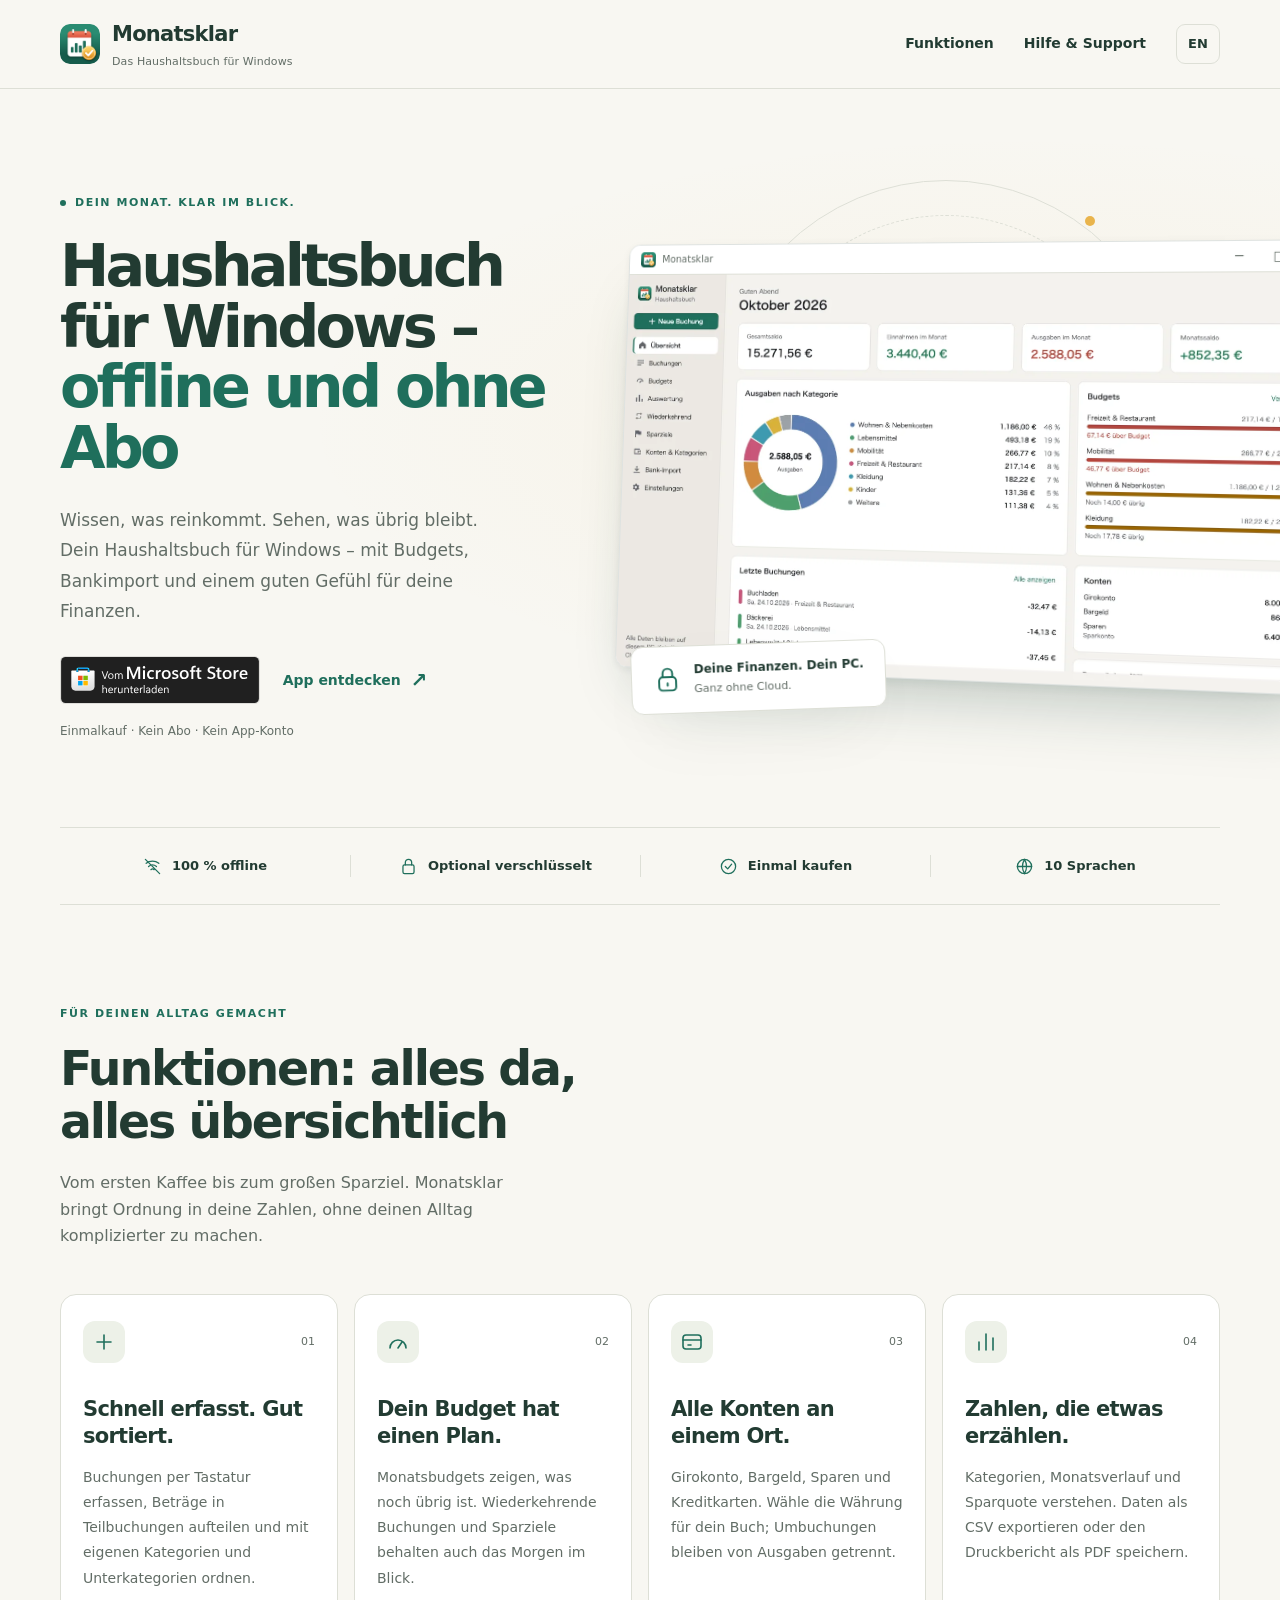
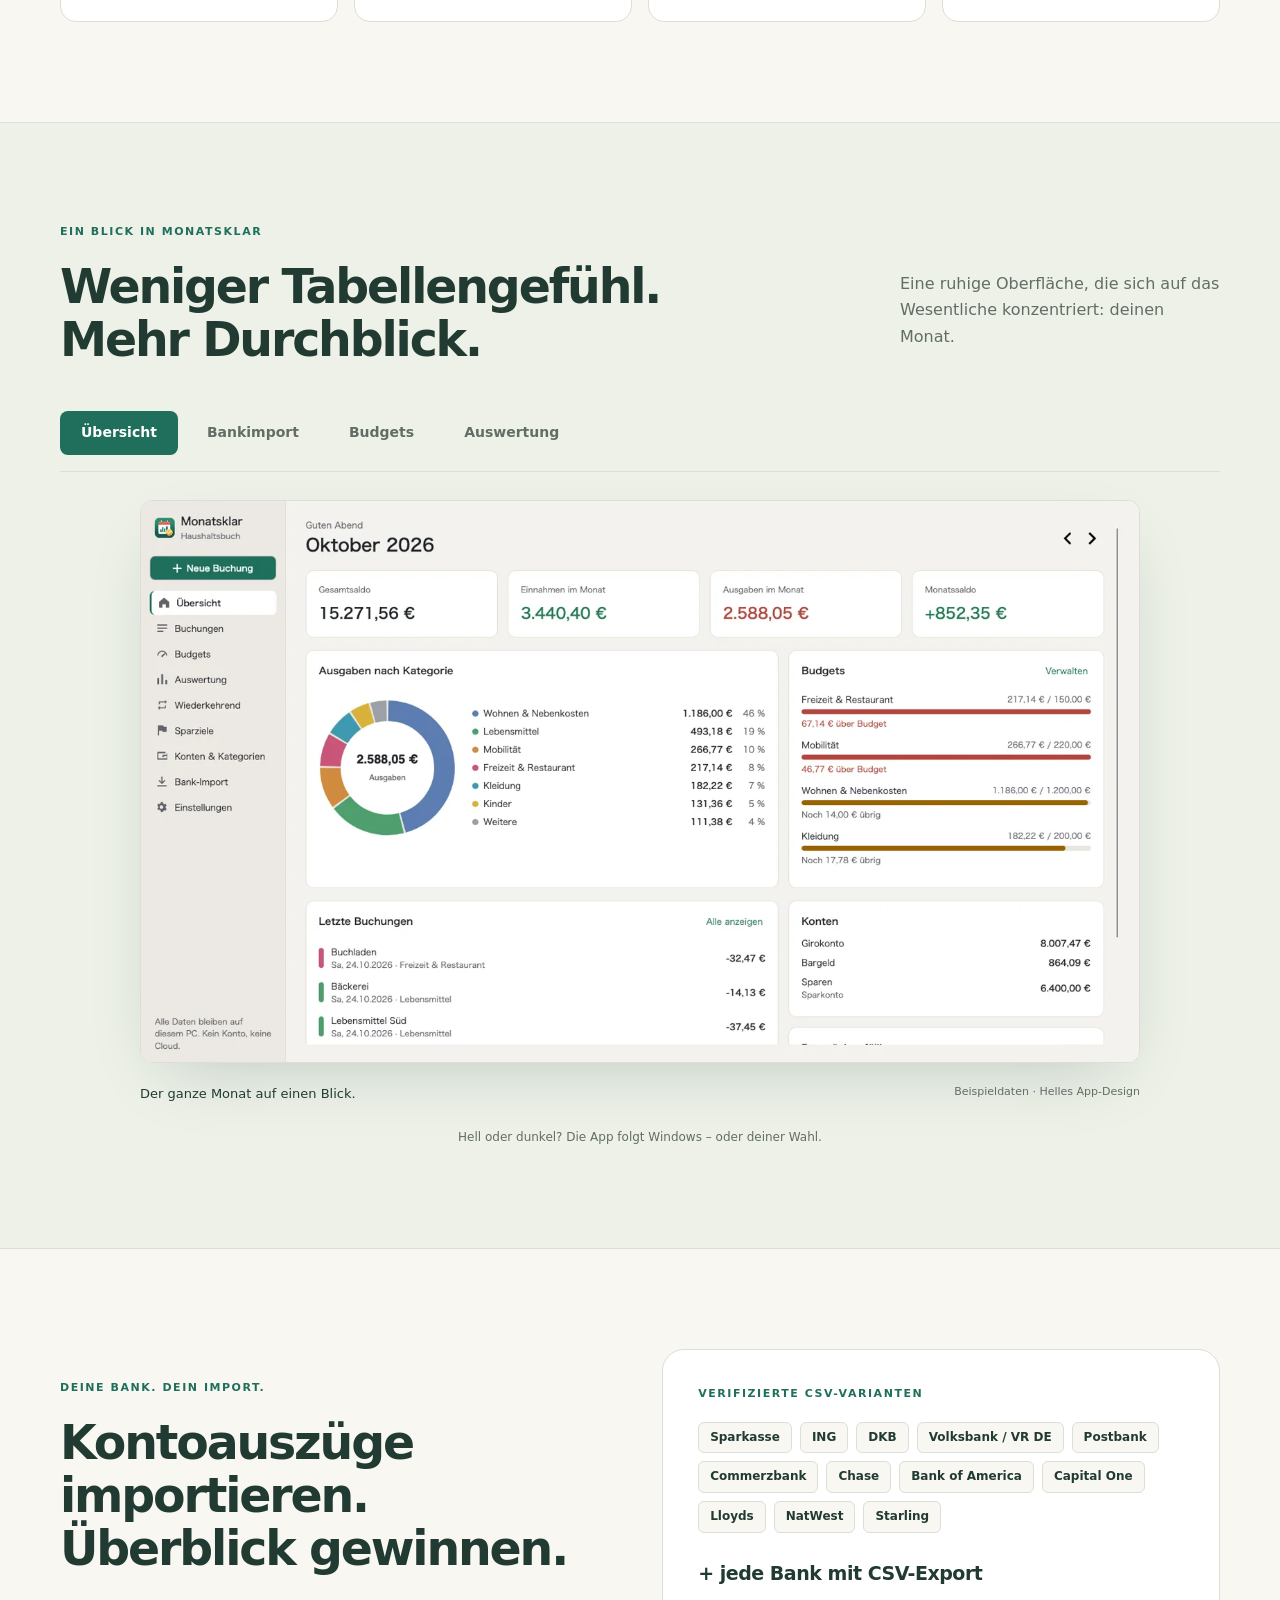
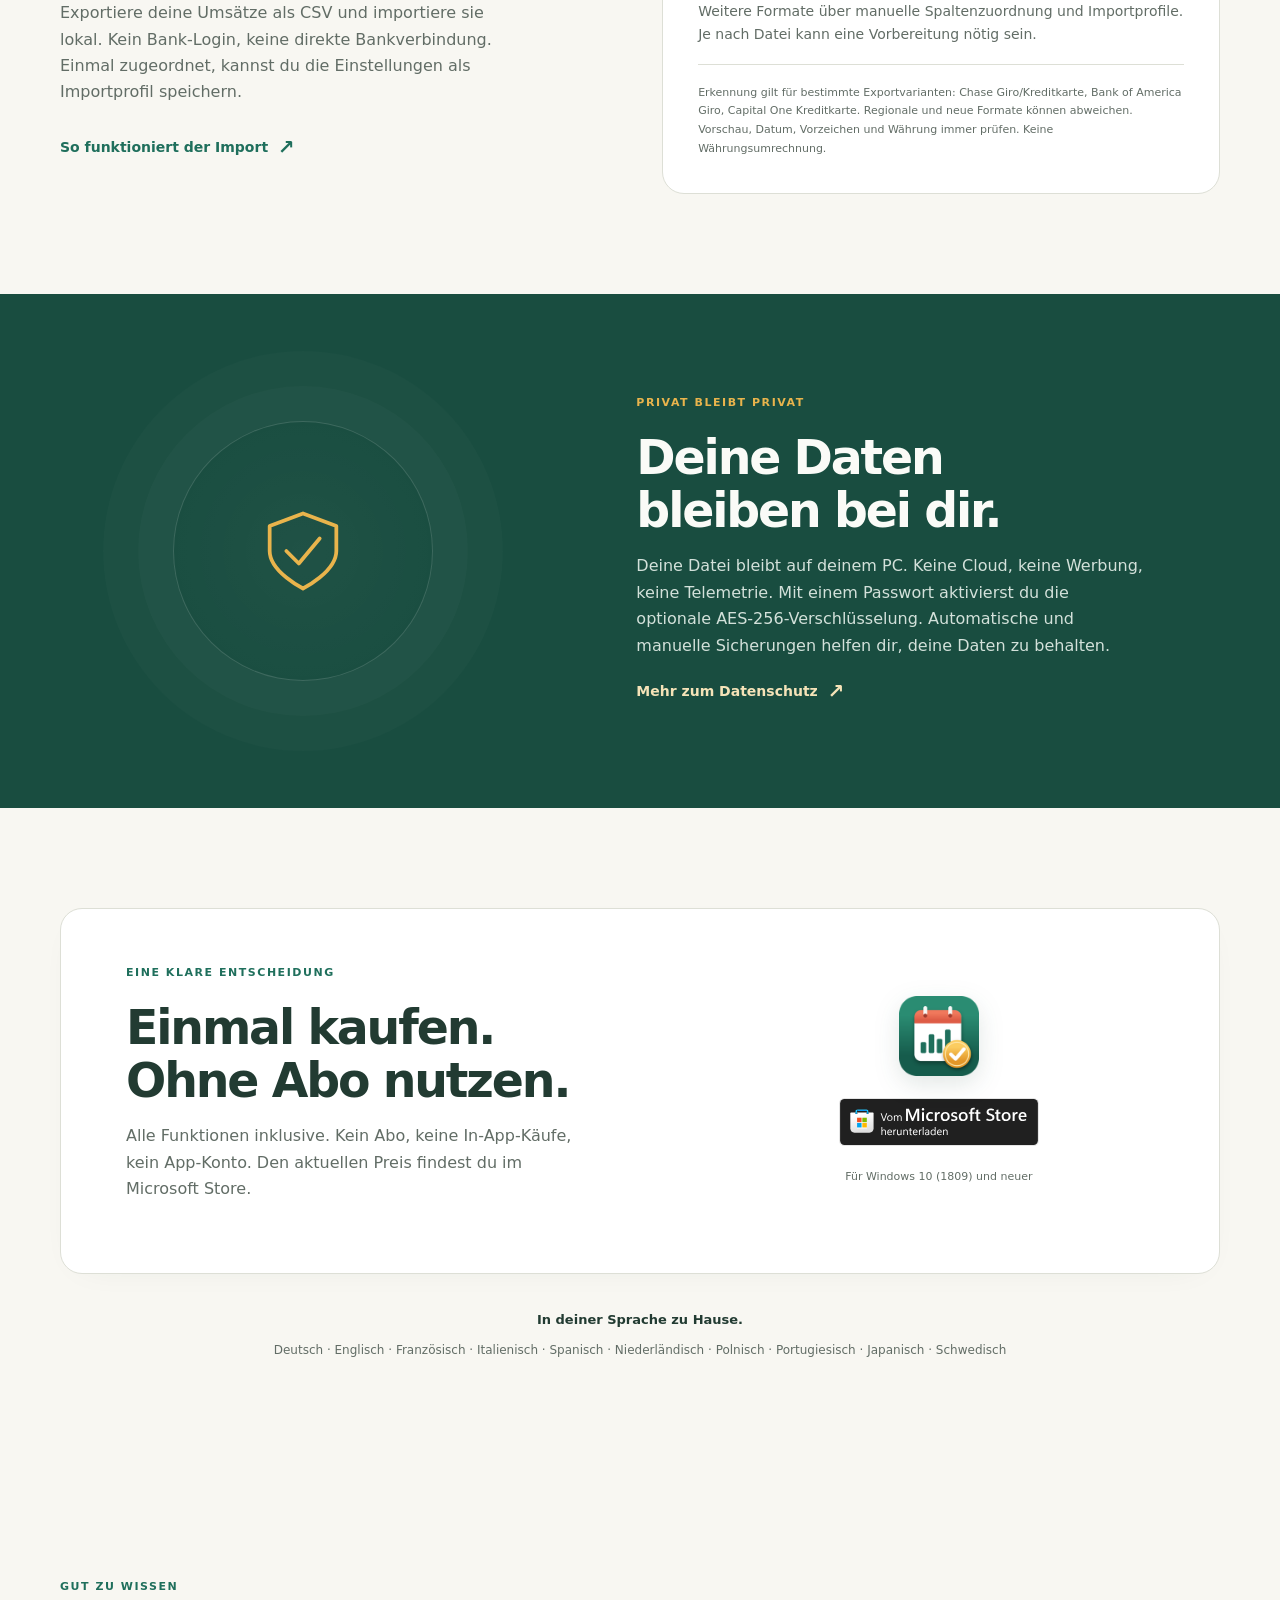
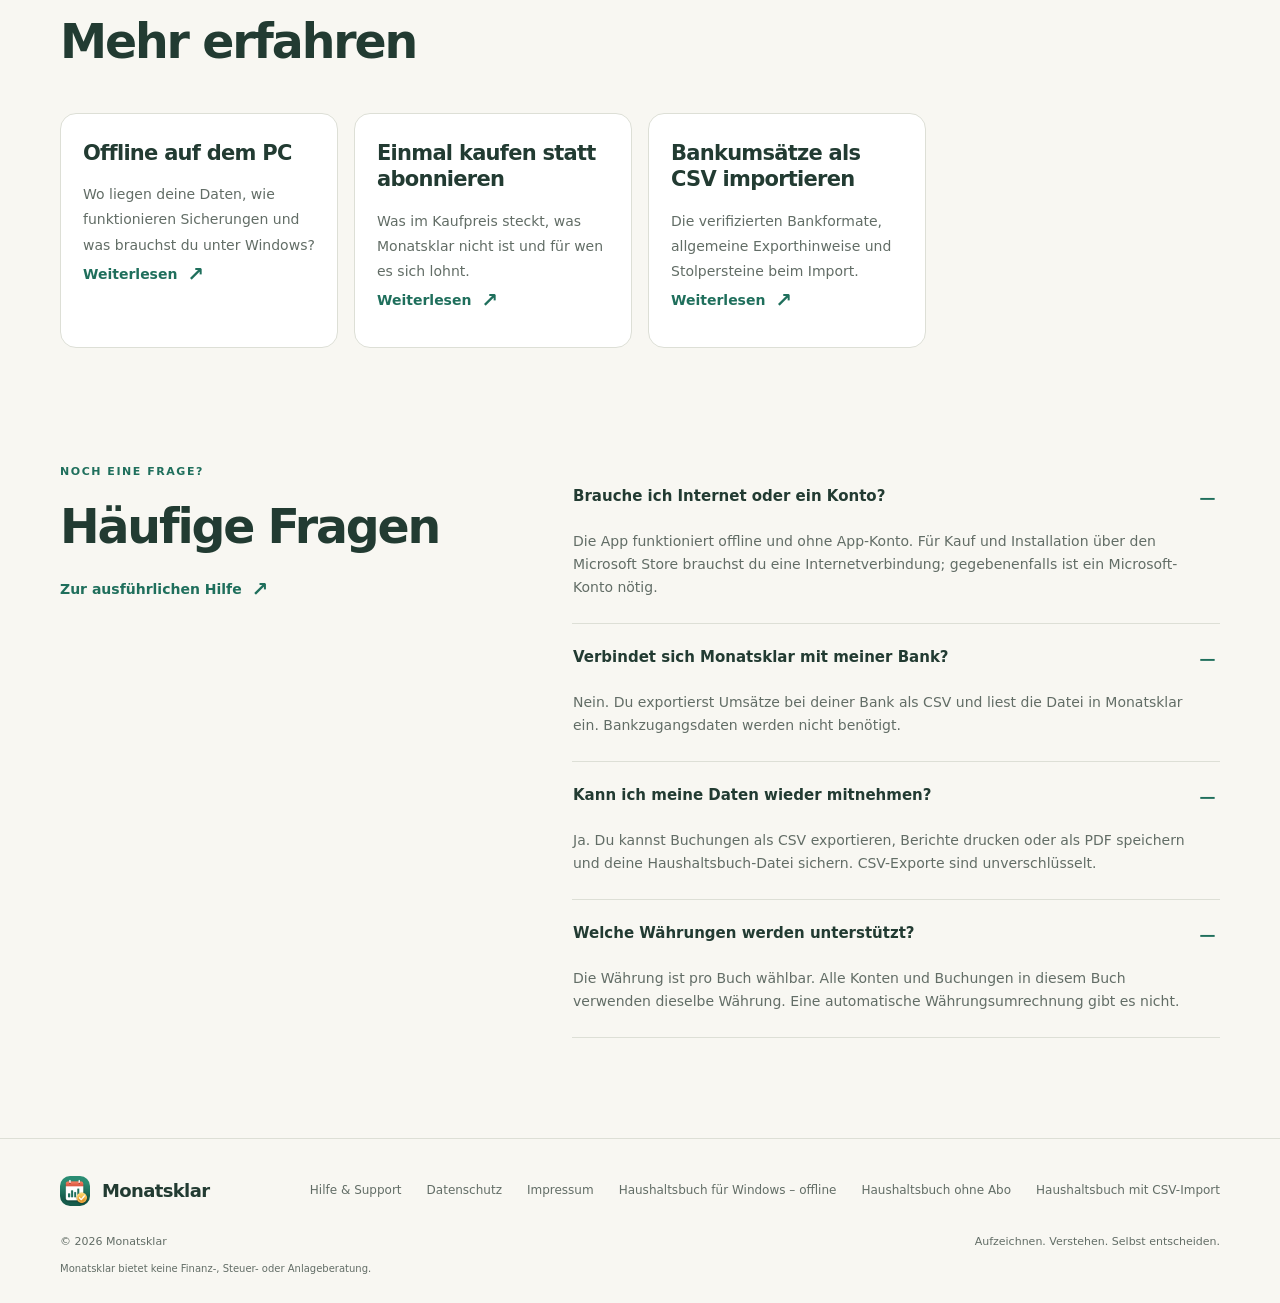
==== commit 96fa60b1: "Offizielles Microsoft-Store-Abzeichen, Store-Links mit cid=website" ====
--- a/index.html
+++ b/index.html
@@ -76,7 +76,7 @@
 <p class="eyebrow"><span class="status-dot"></span>Dein Monat. Klar im Blick.</p>
 <h1>Haushaltsbuch für Windows – <em>offline und ohne Abo</em></h1>
 <p class="lead">Wissen, was reinkommt. Sehen, was übrig bleibt. Dein Haushaltsbuch für Windows – mit Budgets, Bankimport und einem guten Gefühl für deine Finanzen.</p>
-<div class="actions"><a class="msbadge" href="https://apps.microsoft.com/detail/9N6JM2J3LC27" rel="noopener" target="_blank"><svg aria-hidden="true" viewbox="0 0 26 26"><path d="M0 0h12v12H0z" fill="#F25022"></path><path d="M14 0h12v12H14z" fill="#7FBA00"></path><path d="M0 14h12v12H0z" fill="#00A4EF"></path><path d="M14 14h12v12H14z" fill="#FFB900"></path></svg><span><small>Herunterladen bei</small><strong>Microsoft</strong></span></a><a class="text-link" href="#einblicke">App entdecken <span aria-hidden="true">↗</span></a>
+<div class="actions"><a class="msbadge" href="https://apps.microsoft.com/detail/9N6JM2J3LC27?cid=website" rel="noopener" target="_blank"><img src="img/ms-store-badge-de.svg" alt="Bei Microsoft herunterladen" width="183" height="44"/></a><a class="text-link" href="#einblicke">App entdecken <span aria-hidden="true">↗</span></a>
 </div>
 <p class="note">Einmalkauf · Kein Abo · Kein App-Konto</p>
 </div>
@@ -200,7 +200,7 @@
 <p class="kicker">Eine klare Entscheidung</p>
 <h2>Einmal kaufen.<br/>Ohne Abo nutzen.</h2><p>Alle Funktionen inklusive. Kein Abo, keine In-App-Käufe, kein App-Konto. Den aktuellen Preis findest du im Microsoft Store.</p>
 </div>
-<div class="purchase-action"><img alt="Monatsklar" height="80" src="img/logo.png" width="80"/><a class="msbadge" href="https://apps.microsoft.com/detail/9N6JM2J3LC27" rel="noopener" target="_blank"><svg aria-hidden="true" viewbox="0 0 26 26"><path d="M0 0h12v12H0z" fill="#F25022"></path><path d="M14 0h12v12H14z" fill="#7FBA00"></path><path d="M0 14h12v12H0z" fill="#00A4EF"></path><path d="M14 14h12v12H14z" fill="#FFB900"></path></svg><span><small>Herunterladen bei</small><strong>Microsoft</strong></span></a>
+<div class="purchase-action"><img alt="Monatsklar" height="80" src="img/logo.png" width="80"/><a class="msbadge" href="https://apps.microsoft.com/detail/9N6JM2J3LC27?cid=website" rel="noopener" target="_blank"><img src="img/ms-store-badge-de.svg" alt="Bei Microsoft herunterladen" width="183" height="44"/></a>
 <p class="note">Für Windows 10 (1809) und neuer</p>
 </div>
 </div>
--- a/style.css
+++ b/style.css
@@ -41,7 +41,7 @@
 .lead{font-size:17px;line-height:1.8;margin:26px 0 29px;max-width:440px}
 .actions{display:flex;align-items:center;gap:23px;flex-wrap:wrap}
 .msbadge{display:inline-flex;flex-shrink:0;text-decoration:none;border-radius:8px}
-.msbadge svg{width:196px;height:auto;display:block}
+.msbadge img{height:48px;width:auto;display:block}
 .msbadge:hover{filter:brightness(1.18)}
 .text-link{font-size:14px;font-weight:650;text-decoration:none;display:inline-flex;gap:10px;align-items:center}
 .text-link span[aria-hidden]{font-size:20px}
@@ -235,7 +235,7 @@
 .brand img{width:34px;height:34px}
 .hero h1{font-size:38px}
 .actions{gap:17px}
-.actions .msbadge svg{width:177px}
+
 .text-link{font-size:12px}
 .feature-grid{grid-template-columns:1fr}
 .feature-card{padding:25px}
@@ -262,8 +262,3 @@
 
 .window-bar img{width:16px;height:16px;flex-shrink:0}
 .doc table th:first-child{width:32%}
-.msbadge{width:196px;min-height:48px;padding:7px 14px;gap:14px;align-items:center;border:1px solid #8D8D8D;background:#000;color:#fff;border-radius:7px;line-height:1.1;font-family:"Segoe UI",system-ui,sans-serif}
-.msbadge svg{width:26px;height:26px}
-.msbadge small{display:block;font-size:10px;letter-spacing:0;font-weight:400;margin-bottom:2px}
-.msbadge strong{display:block;font-size:18px;letter-spacing:-.025em;font-weight:600}
-@media(max-width:400px){.actions .msbadge{width:177px;padding-inline:11px;gap:12px}.actions .msbadge svg{width:25px;height:25px}}
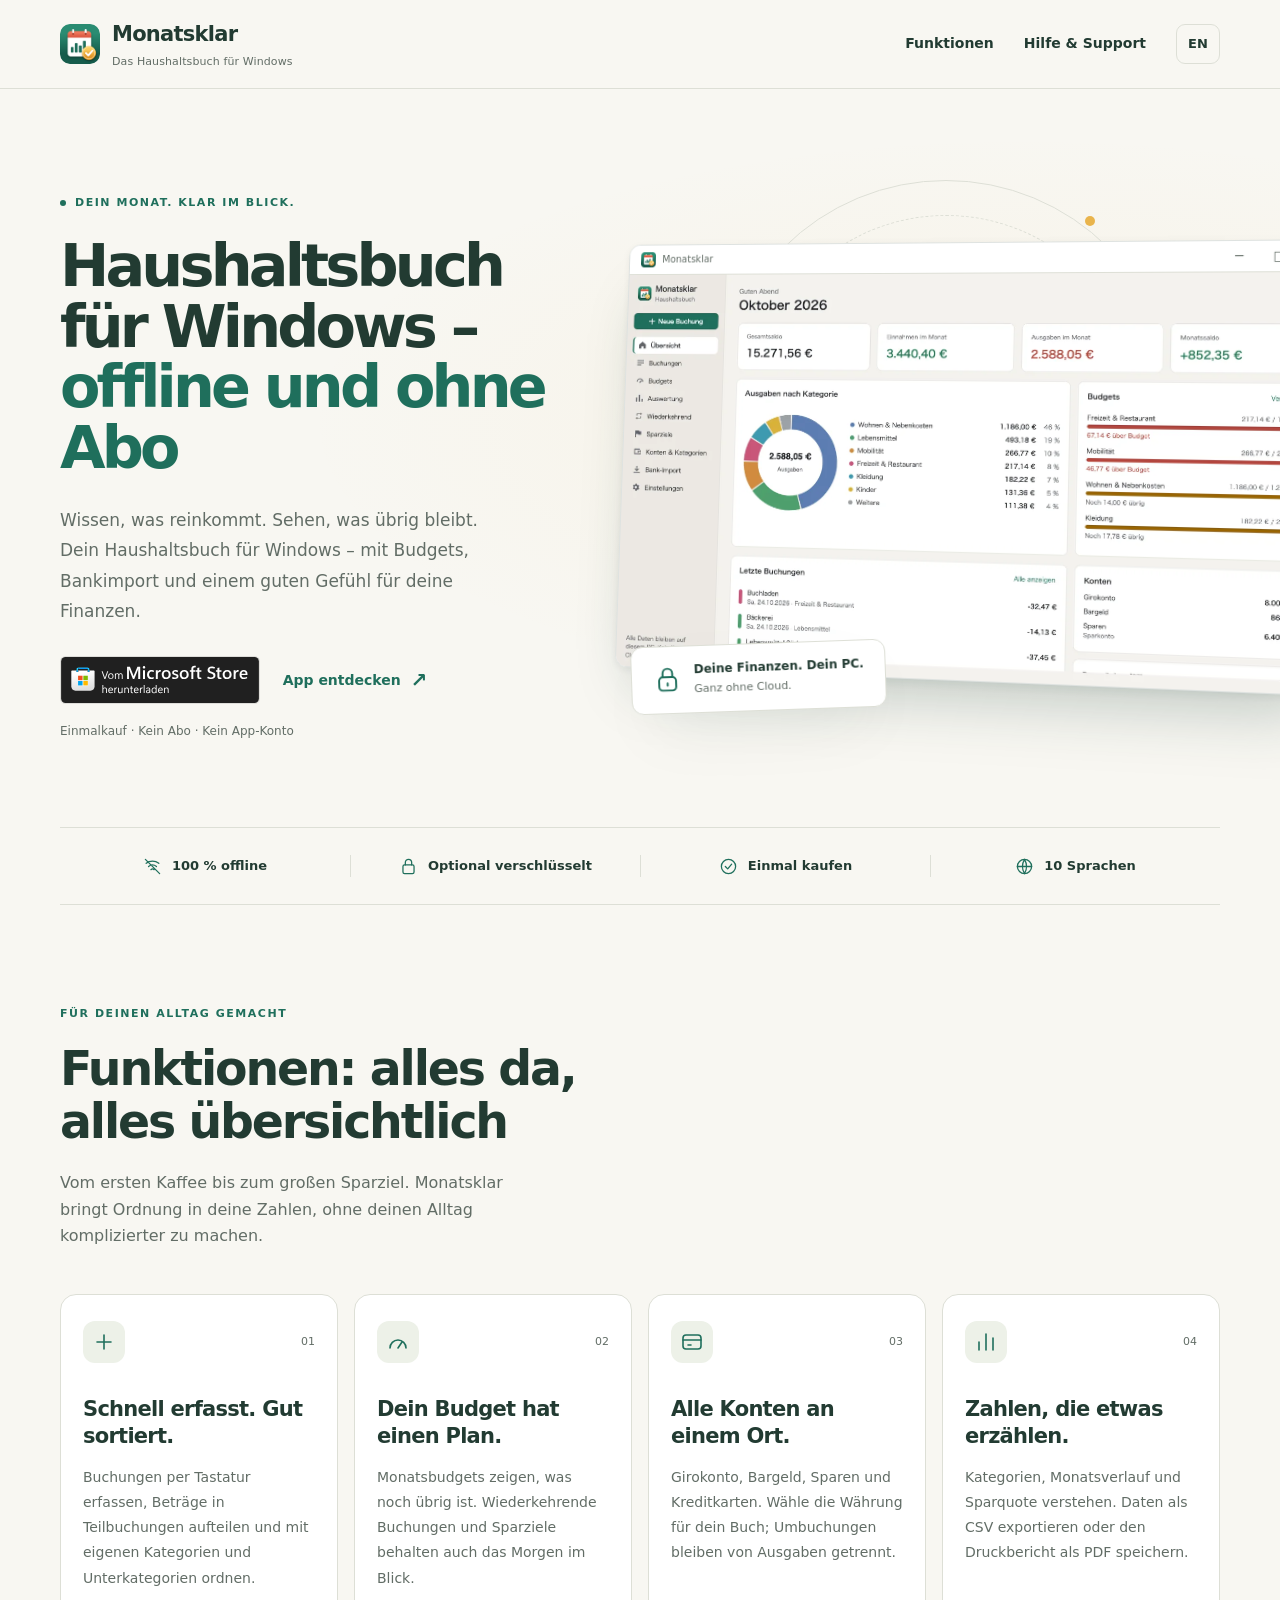
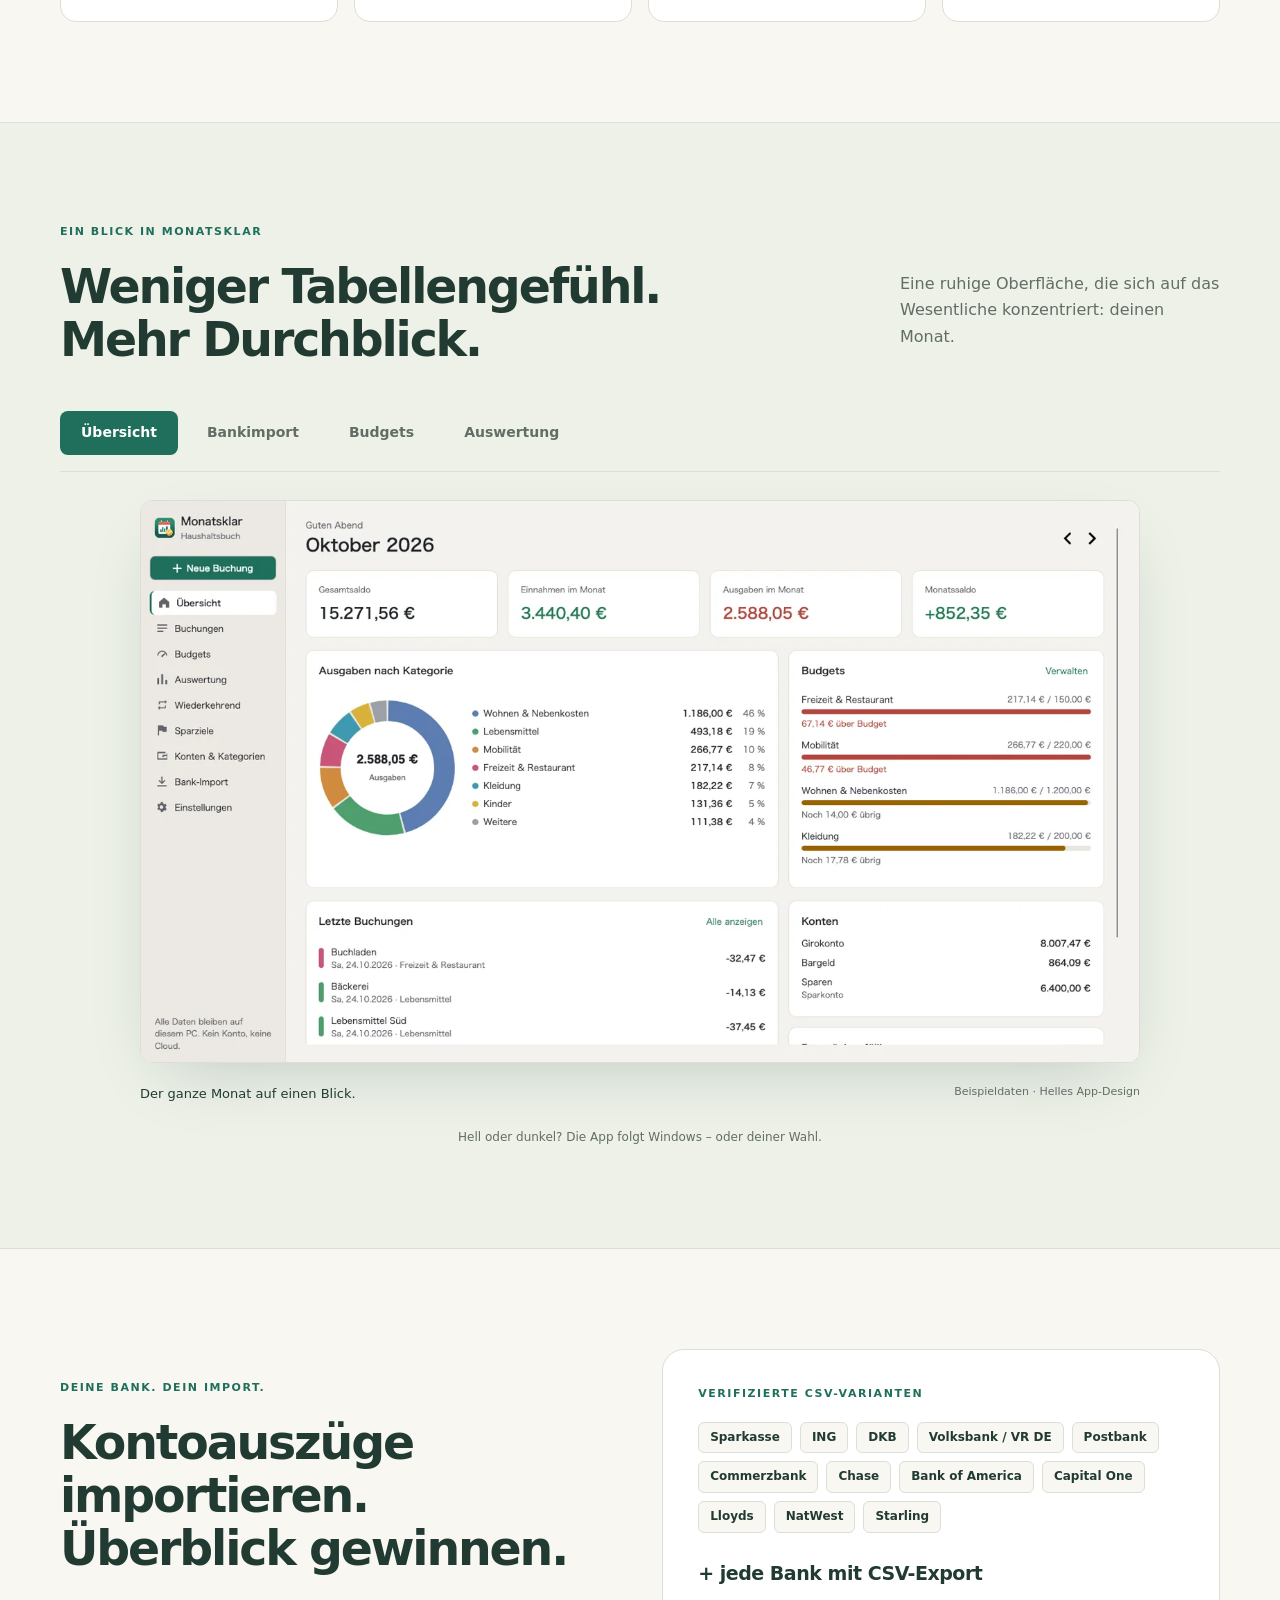
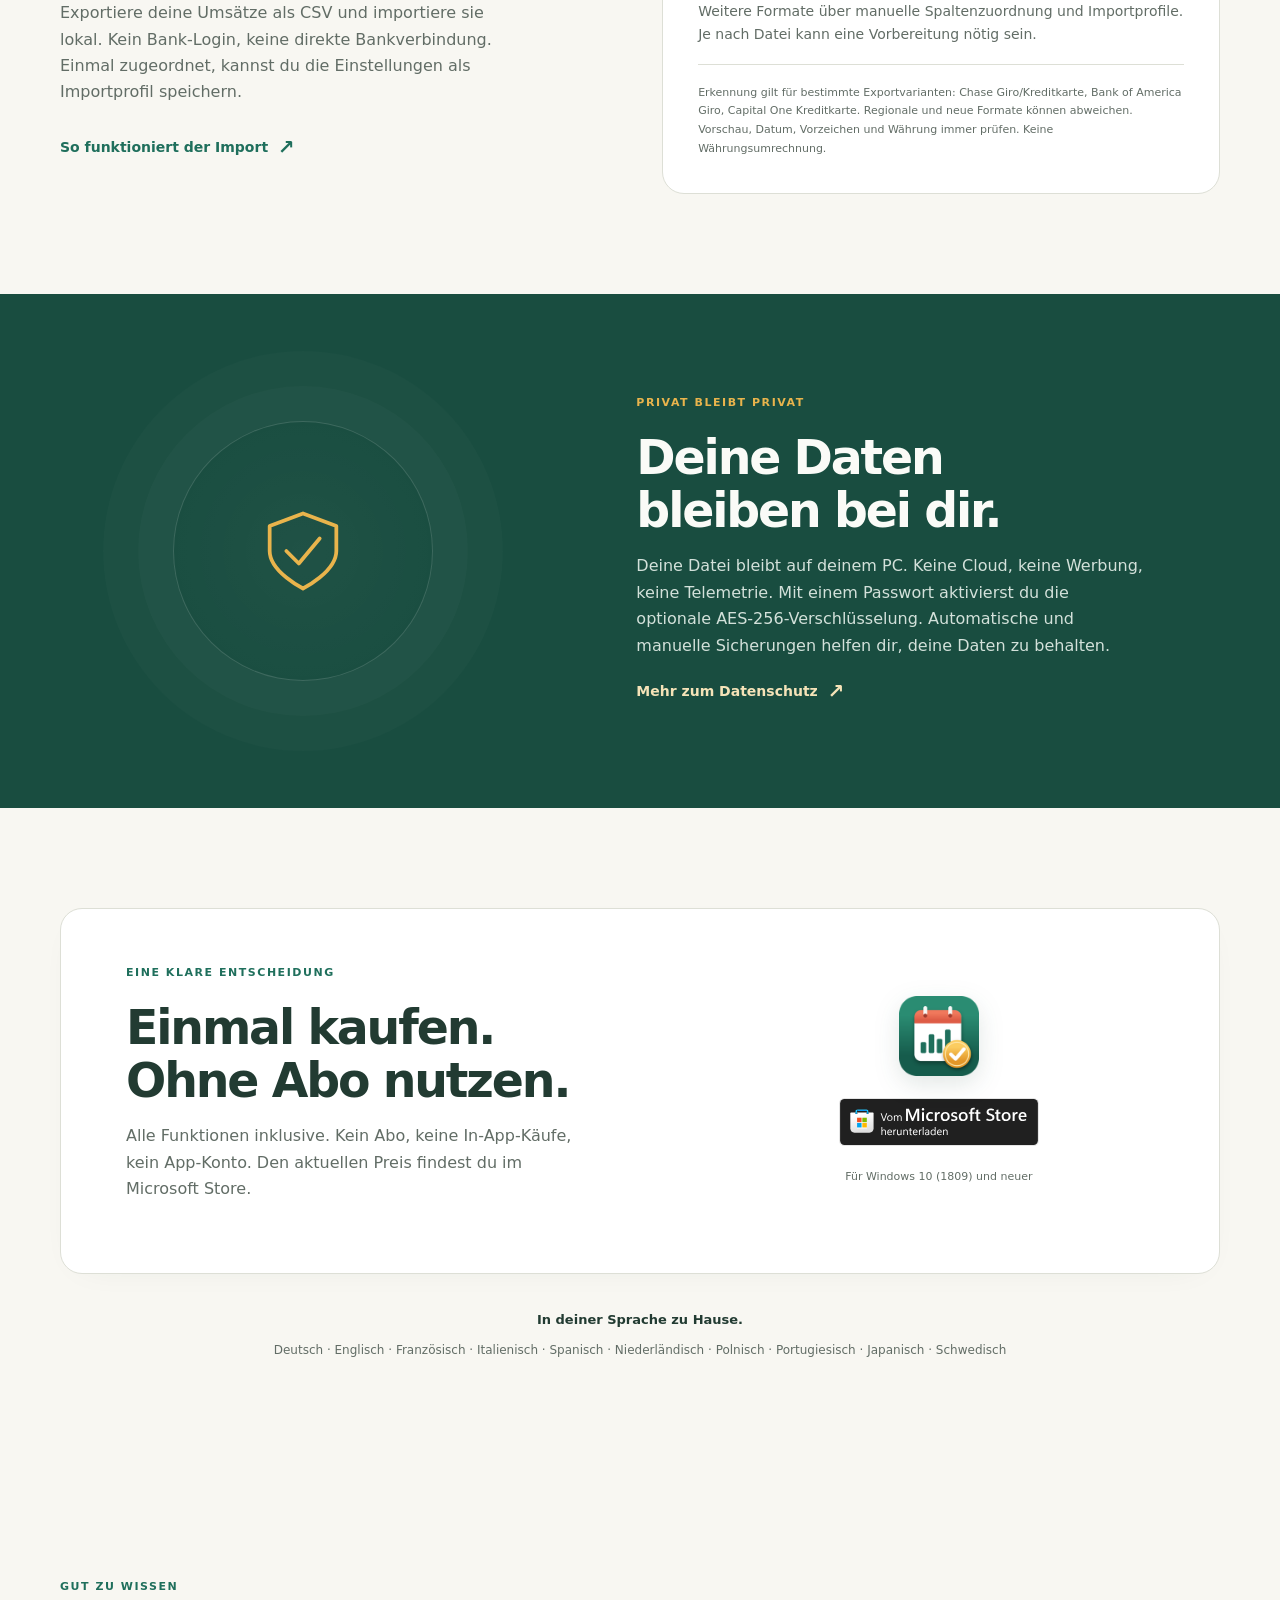
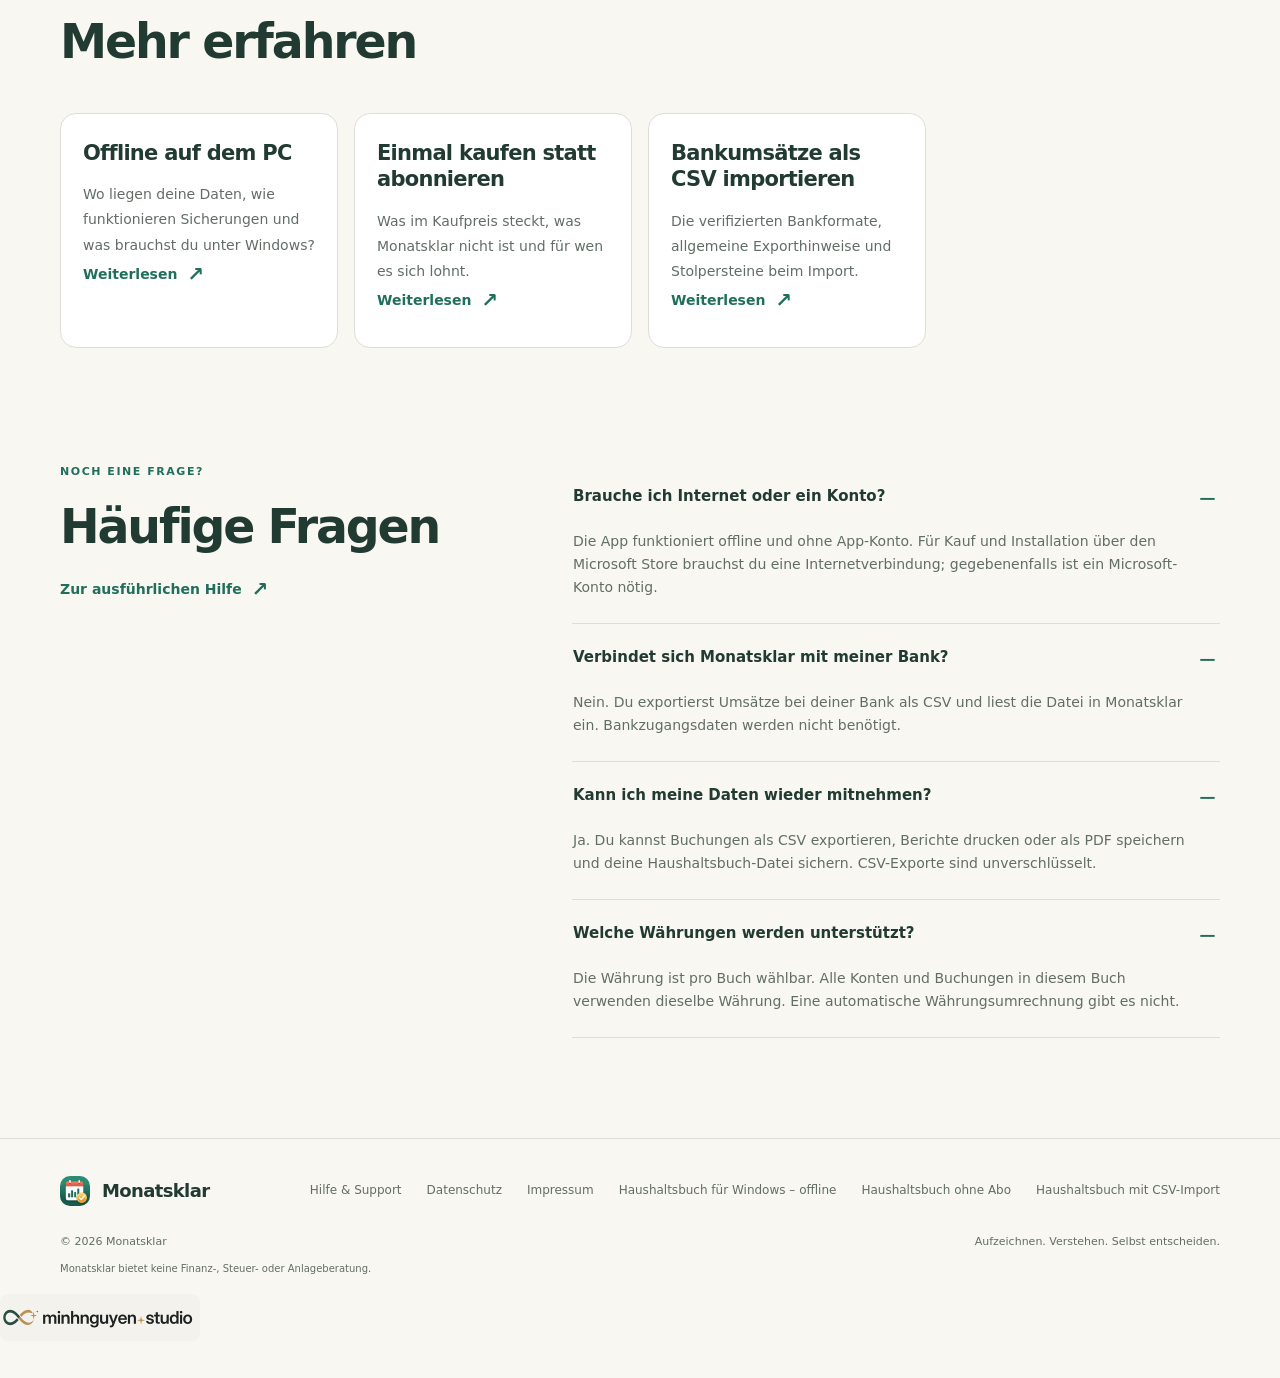
==== commit 9418cf8f: "Studio-Logo im Footer" ====
--- a/index.html
+++ b/index.html
@@ -231,4 +231,4 @@
 </div>
 </div>
 <div class="wrap footer-bottom"><span>© 2026 Monatsklar</span><span>Aufzeichnen. Verstehen. Selbst entscheiden.</span><p>Monatsklar bietet keine Finanz-, Steuer- oder Anlageberatung.</p>
-</div></footer></body></html>
+</div><p style="margin:16px 0 4px"><a href="https://minh.systems/MinhNguyenStudios/" aria-label="Minh Nguyen Studios" style="display:inline-block;line-height:0;border-radius:8px;overflow:hidden;opacity:.92"><picture><source srcset="img/studio-dunkel.png" media="(prefers-color-scheme: dark)"><img src="img/studio-hell.png" width="200" height="47" alt="Minh Nguyen Studios" loading="lazy" style="width:200px;height:auto"></picture></a></p></footer></body></html>
